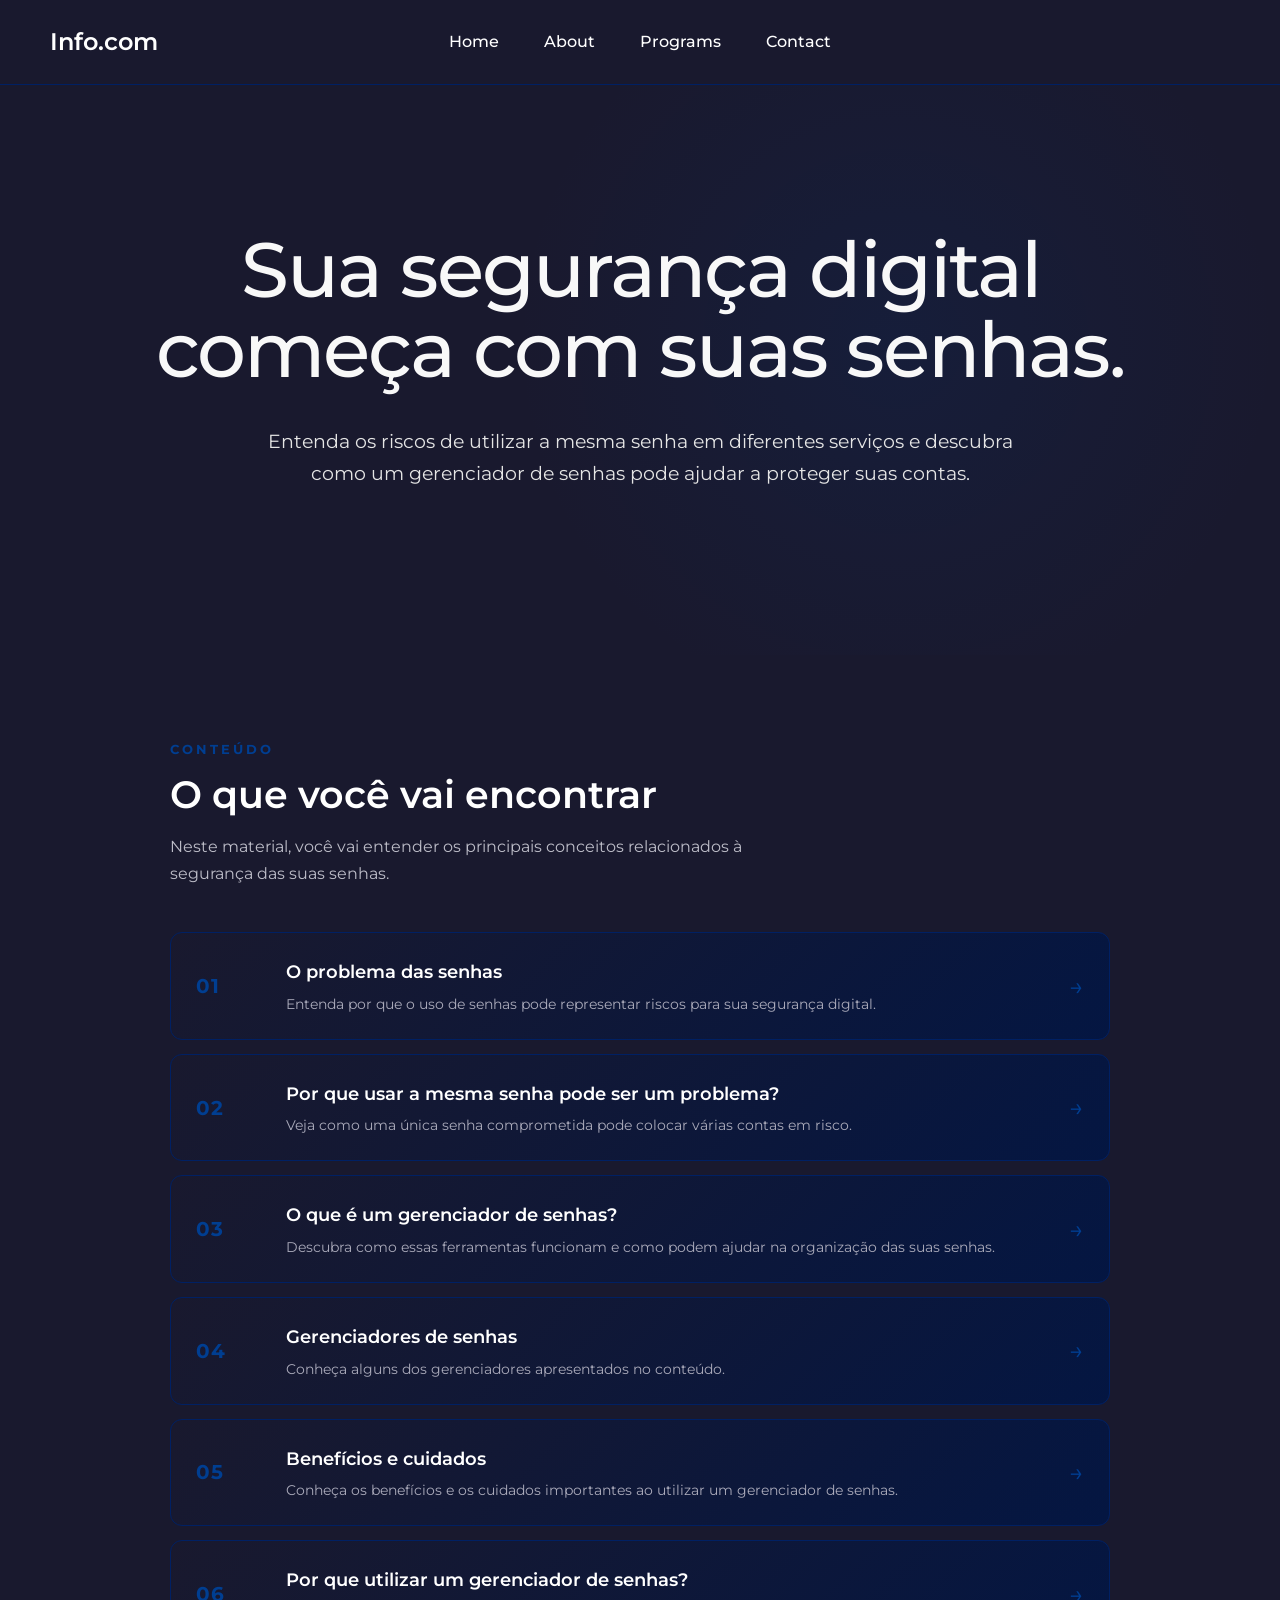
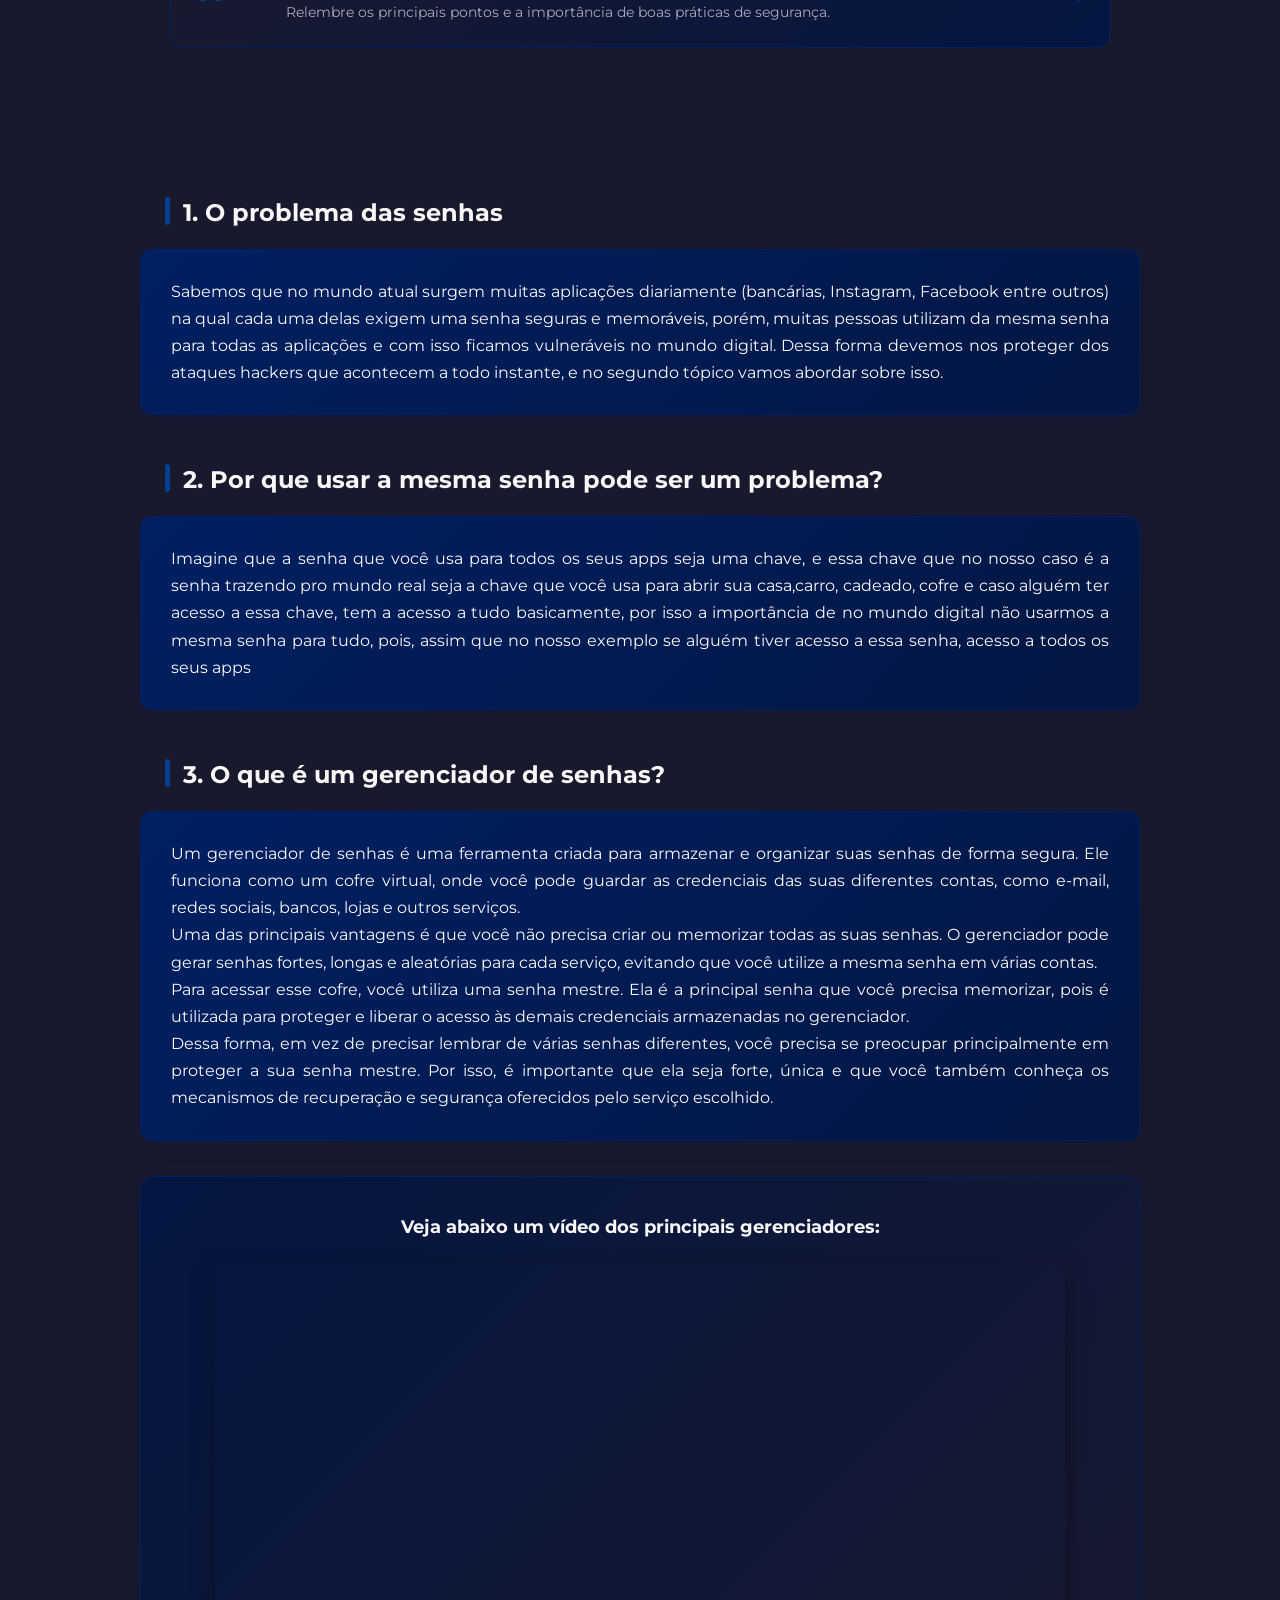
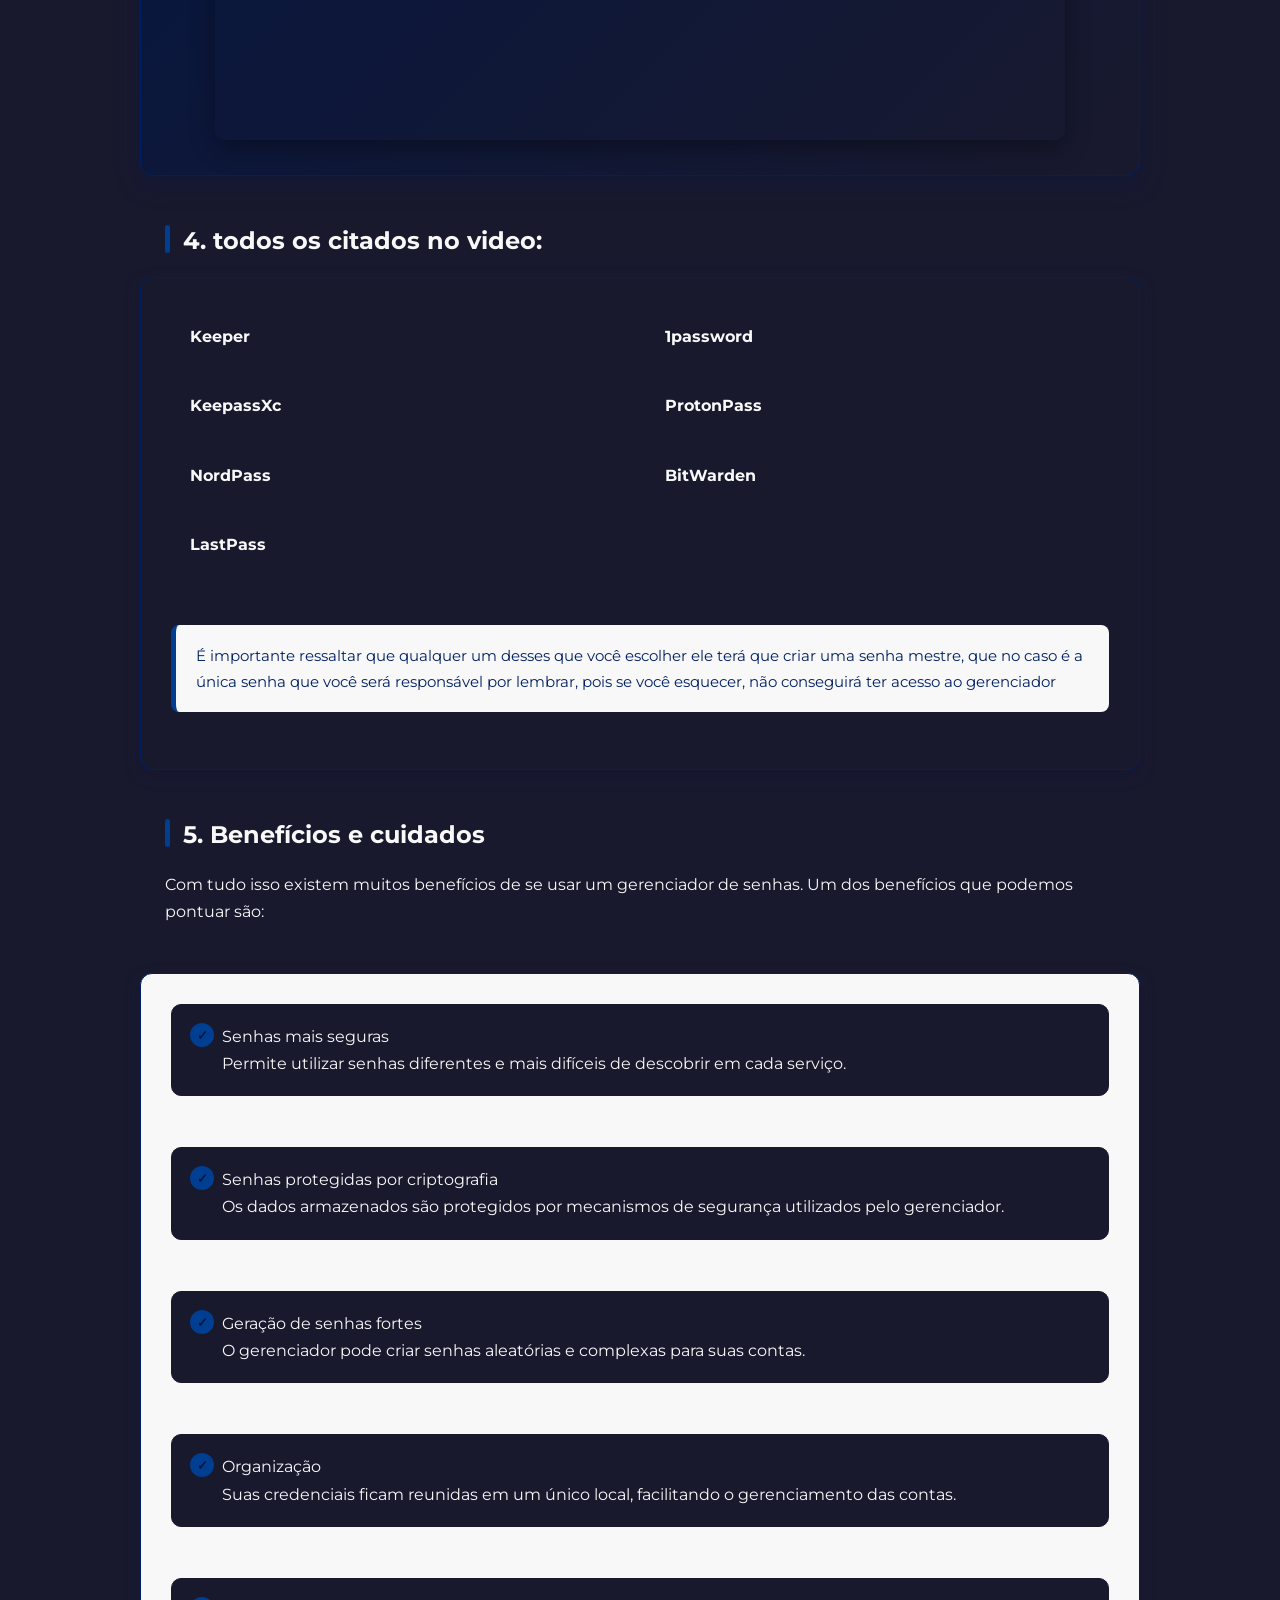
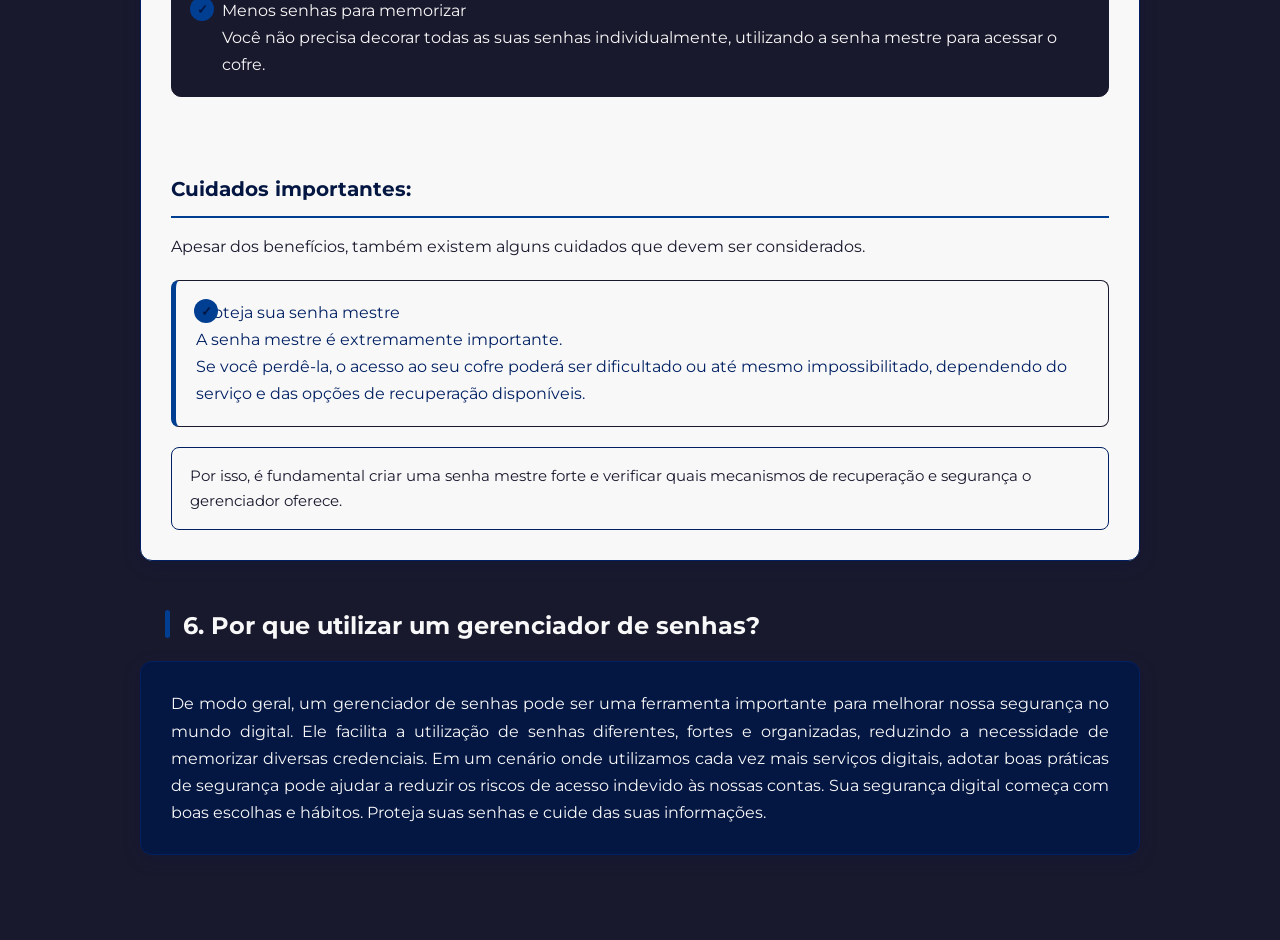
==== index.html @ f3625417 "First commit" ====
<!DOCTYPE html>
<html lang="pt-br">

<head>
    <meta charset="UTF-8">
    <meta name="viewport" content="width=device-width, initial-scale=1.0">
    <link rel="preconnect" href="https://fonts.googleapis.com">
    <link rel="preconnect" href="https://fonts.gstatic.com" crossorigin>
    <link href="https://fonts.googleapis.com/css2?family=Montserrat:wght@400;700&display=swap" rel="stylesheet">
    <link rel="stylesheet" href="style.css">
    <title>Informativo - gerenciador de senhas</title>
</head>

<body>

    <header>
        <div class="logo">Info.com</div>

        <nav class="menu">
            <a href="#">Home</a>
            <a href="#">About</a>
            <a href="#">Programs</a>
            <a href="#">Contact</a>
        </nav>
    </header>

    <!-- =========================================================
     ABERTURA DO SITE
    ========================================================= -->

    <section class="hero">
        <div class="hero-conteudo">

            <h1>
                Sua segurança digital
                <br>
                começa com suas senhas.
            </h1>

            <p>
                Entenda os riscos de utilizar a mesma senha em diferentes
                serviços e descubra como um gerenciador de senhas pode
                ajudar a proteger suas contas.
            </p>

        </div>
    </section>

    <!-- =========================================================
     SUMÁRIO
    ========================================================= -->

    <section class="sumario">

        <div class="sumario-cabecalho">
            <span>CONTEÚDO</span>

            <h2>
                O que você vai encontrar
            </h2>

            <p>
                Neste material, você vai entender os principais conceitos
                relacionados à segurança das suas senhas.
            </p>
        </div>


        <div class="sumario-lista">

            <a href="#topico1" class="sumario-item">
                <span class="numero">01</span>

                <div>
                    <h3>O problema das senhas</h3>

                    <p>
                        Entenda por que o uso de senhas pode representar
                        riscos para sua segurança digital.
                    </p>
                </div>

                <span class="seta">→</span>
            </a>


            <a href="#topico2" class="sumario-item">
                <span class="numero">02</span>

                <div>
                    <h3>Por que usar a mesma senha pode ser um problema?</h3>

                    <p>
                        Veja como uma única senha comprometida pode
                        colocar várias contas em risco.
                    </p>
                </div>

                <span class="seta">→</span>
            </a>


            <a href="#topico3" class="sumario-item">
                <span class="numero">03</span>

                <div>
                    <h3>O que é um gerenciador de senhas?</h3>

                    <p>
                        Descubra como essas ferramentas funcionam e
                        como podem ajudar na organização das suas senhas.
                    </p>
                </div>

                <span class="seta">→</span>
            </a>


            <a href="#topico4" class="sumario-item">
                <span class="numero">04</span>

                <div>
                    <h3>Gerenciadores de senhas</h3>

                    <p>
                        Conheça alguns dos gerenciadores apresentados
                        no conteúdo.
                    </p>
                </div>

                <span class="seta">→</span>
            </a>


            <a href="#topico5" class="sumario-item">
                <span class="numero">05</span>

                <div>
                    <h3>Benefícios e cuidados</h3>

                    <p>
                        Conheça os benefícios e os cuidados importantes
                        ao utilizar um gerenciador de senhas.
                    </p>
                </div>

                <span class="seta">→</span>
            </a>


            <a href="#topico6" class="sumario-item">
                <span class="numero">06</span>

                <div>
                    <h3>Por que utilizar um gerenciador de senhas?</h3>

                    <p>
                        Relembre os principais pontos e a importância
                        de boas práticas de segurança.
                    </p>
                </div>

                <span class="seta">→</span>
            </a>

        </div>

    </section>

    <!-- Vulnerabilidade no mundo digital -->

    <div class="titulo1" id="topico1">
        <h3>1. O problema das senhas </h3>
    </div>

    <div class="topico1">

        <p>Sabemos que no mundo atual surgem muitas aplicações diariamente
            (bancárias, Instagram, Facebook entre outros) na qual cada uma delas exigem uma senha seguras e memoráveis,
            porém,
            muitas pessoas utilizam da mesma senha para todas as aplicações e com isso ficamos vulneráveis no mundo
            digital.
            Dessa forma devemos nos proteger dos ataques hackers que acontecem a todo instante, e no segundo tópico
            vamos abordar
            sobre isso.</p>
    </div>


    <!-- Apresentando o problema -->

    <div class="titulo2" id="topico2">
        <h3>2. Por que usar a mesma senha pode ser um problema?</h3>
    </div>

    <div class="topico2">

        <p> Imagine que a senha que você usa para todos os seus
            apps seja uma chave, e essa chave que no nosso caso é a senha trazendo pro mundo real seja a chave que você
            usa para
            abrir sua casa,carro, cadeado, cofre e caso alguém ter acesso a essa chave, tem a acesso a tudo basicamente,
            por isso a
            importância de no mundo digital não usarmos a mesma senha para tudo, pois, assim que no nosso exemplo se
            alguém tiver
            acesso a essa senha, acesso a todos os seus apps</p>
    </div>


    <!-- Explicando o que é -->

    <div class="titulo3" id="topico3">
        <h3>3. O que é um gerenciador de senhas?</h3>
    </div>

    <div class="topico3">

        <p> Um gerenciador de senhas é uma ferramenta criada para armazenar e organizar suas senhas de forma segura. Ele
            funciona como um cofre virtual, onde você pode guardar as credenciais das suas diferentes contas, como
            e-mail, redes sociais, bancos, lojas e outros serviços. <br>

            Uma das principais vantagens é que você não precisa criar ou memorizar todas as suas senhas. O gerenciador
            pode gerar senhas fortes, longas e aleatórias para cada serviço, evitando que você utilize a mesma senha em
            várias contas. <br>

            Para acessar esse cofre, você utiliza uma senha mestre. Ela é a principal senha que você precisa memorizar,
            pois é utilizada para proteger e liberar o acesso às demais credenciais armazenadas no gerenciador. <br>

            Dessa forma, em vez de precisar lembrar de várias senhas diferentes, você precisa se preocupar
            principalmente em proteger a sua senha mestre. Por isso, é importante que ela seja forte, única e que você
            também conheça os mecanismos de recuperação e segurança oferecidos pelo serviço escolhido.

        </p>
    </div>

    <div class="video">

        <div class="video-texto">
            <p>Veja abaixo um vídeo dos principais gerenciadores:</p>
        </div>

        <iframe src="https://www.youtube.com/embed/jlP248fgWmE" title="Top gerenciadores de senhas"
            allow="accelerometer; autoplay; clipboard-write; encrypted-media; gyroscope; picture-in-picture"
            allowfullscreen>
        </iframe>

    </div>

    </div>

    <!-- Listando benefícios -->

    <div class="titulo4" id="topico4">
        <h3>4. todos os citados no video:</h3>
    </div>
    <div class="topico4">

        <div class="lista">
            <ul>
                <a href="http://">
                    <li>Keeper</li>
                </a>

                <a href="http://">
                    <li>1password</li>
                </a>

                <a href="http://">
                    <li>KeepassXc</li>
                </a>

                <a href="http://">
                    <li>ProtonPass</li>
                </a>

                <a href="http://">
                    <li>NordPass</li>
                </a>

                <a href="http://">
                    <li>BitWarden</li>
                </a>

                <a href="http://">
                    <li>LastPass</li>
                </a>
            </ul>
        </div>
        <br>

        <p class="aviso">É importante ressaltar que qualquer um desses que você escolher ele terá que criar uma senha
            mestre, que no caso é a única senha que
            você será responsável por lembrar, pois se você esquecer, não conseguirá ter acesso ao gerenciador
        </p>
        <br>
    </div>

    <!-- Listando benefícios -->

    <div class="titulo5" id="topico5">
        <h3>5. Benefícios e cuidados</h3>
    </div>

    <p>Com tudo isso existem muitos benefícios de se usar um gerenciador de senhas. Um dos benefícios que podemos
        pontuar são: </p>
    <br>
    <div class="topico5">

        <ul>
            <li>
                Senhas mais seguras<br>
                Permite utilizar senhas diferentes e mais difíceis de descobrir em cada serviço.
            </li>
            <br>

            <li>
                Senhas protegidas por criptografia<br>
                Os dados armazenados são protegidos por mecanismos de segurança utilizados pelo gerenciador.
            </li>
            <br>

            <li>
                Geração de senhas fortes<br>
                O gerenciador pode criar senhas aleatórias e complexas para suas contas.
            </li>
            <br>

            <li>
                Organização<br>
                Suas credenciais ficam reunidas em um único local, facilitando o gerenciamento das contas.
            </li>
            <br>

            <li>
                Menos senhas para memorizar<br>
                Você não precisa decorar todas as suas senhas individualmente, utilizando a senha mestre para acessar o
                cofre.
            </li>
            <br>
        </ul>

        <h3>Cuidados importantes:</h3>

        <p>Apesar dos benefícios, também existem alguns cuidados que devem ser considerados.</p>

        <ul>
            <li>
                Proteja sua senha mestre<br>
                A senha mestre é extremamente importante. <br>
                Se você perdê-la, o acesso ao seu cofre poderá ser dificultado ou até mesmo
                impossibilitado, dependendo do serviço e das opções de recuperação disponíveis.
            </li>
        </ul>


        <p>Por isso, é fundamental criar uma senha mestre forte e verificar quais mecanismos de recuperação e segurança
            o gerenciador oferece.</p>
    </div>

    <!--  Final -->

    <div class="titulo6">
        <h3>6. Por que utilizar um gerenciador de senhas?</h3>
    </div>

    <div class="topico6" id="topico6">
        <p>De modo geral, um gerenciador de senhas pode ser uma ferramenta importante para melhorar nossa segurança no
            mundo digital.
            Ele facilita a utilização de senhas diferentes, fortes e organizadas, reduzindo a necessidade de memorizar
            diversas credenciais.
            Em um cenário onde utilizamos cada vez mais serviços digitais, adotar boas práticas de segurança pode ajudar
            a reduzir os riscos de acesso indevido às nossas contas.
            Sua segurança digital começa com boas escolhas e hábitos. Proteja suas senhas e cuide das suas informações.
        </p>
    </div>
</body>

</html>
---- style.css ----
/* =========================================================
   CONFIGURAÇÕES GERAIS
========================================================= */

* {
    margin: 0;
    padding: 0;
    box-sizing: border-box;
}

html {
    scroll-behavior: smooth;
}


/* =========================================================
   PALETA DE CORES
========================================================= */

:root {
    --azul-marinho: #041642;
    --azul-fundo: #19192e;

    --azul: #003e91;
    --azul-escuro: #002063;

    --branco: #F8F8F8;

    --texto: #19192e;
    --fundo: #19192e;

    --borda: #002063;
}


/* =========================================================
   ABERTURA / HERO
========================================================= */

.hero {
    width: 100%;

    min-height: 570px;

    display: flex;

    align-items: center;

    justify-content: center;

    padding: 100px 40px 120px;

    background:
        radial-gradient(
            circle at 70% 45%,
            rgba(0, 62, 145, 0.12),
            transparent 40%
        );

    color: var(--branco);
}


.hero-conteudo {
    width: 100%;

    max-width: 1050px;

    text-align: center;
}


.hero h1 {
    margin: 0;

    color: var(--branco);

    font-size: clamp(48px, 6vw, 82px);

    font-weight: 500;

    line-height: 1.05;

    letter-spacing: -2px;
}


.hero p {
    max-width: 750px;

    margin: 35px auto 0;

    color: #e5e5e5;

    font-size: 19px;

    font-weight: 400;

    line-height: 1.7;
}

/* =========================================================
   SUMÁRIO
========================================================= */

.sumario {
    width: 100%;

    max-width: 1000px;

    margin: 0 auto;

    padding: 80px 30px 100px;
}


/* =========================================================
   CABEÇALHO DO SUMÁRIO
========================================================= */

.sumario-cabecalho {
    margin-bottom: 45px;
}


.sumario-cabecalho span {
    color: var(--azul);

    font-size: 13px;

    font-weight: 700;

    letter-spacing: 3px;
}


.sumario-cabecalho h2 {
    margin-top: 10px;

    color: #ffffff;

    font-size: 38px;

    font-weight: 600;

    line-height: 1.2;
}


.sumario-cabecalho p {
    max-width: 650px;

    margin-top: 15px;

    color: #bdbdc8;

    font-size: 16px;

    line-height: 1.7;
}


/* =========================================================
   LISTA
========================================================= */

.sumario-lista {
    display: flex;

    flex-direction: column;

    gap: 14px;
}


/* =========================================================
   ITEM
========================================================= */

.sumario-item {
    display: grid;

    grid-template-columns: 70px 1fr 40px;

    align-items: center;

    gap: 20px;

    padding: 24px 25px;

    background: linear-gradient(
        135deg,
        var(--azul-fundo),
        var(--azul-marinho)
    );

    border: 1px solid var(--borda);

    border-radius: 12px;

    text-decoration: none;

    transition:
        transform 0.25s ease,
        border-color 0.25s ease,
        box-shadow 0.25s ease;
}


/* =========================================================
   NÚMERO
========================================================= */

.sumario-item .numero {
    color: var(--azul);

    font-size: 20px;

    font-weight: 700;

    letter-spacing: 1px;
}


/* =========================================================
   TÍTULO
========================================================= */

.sumario-item h3 {
    margin: 0;

    color: #ffffff;

    font-size: 18px;

    font-weight: 600;
}


/* =========================================================
   DESCRIÇÃO
========================================================= */

.sumario-item p {
    margin-top: 6px;

    color: #aaaaba;

    font-size: 14px;

    line-height: 1.5;
}


/* =========================================================
   SETA
========================================================= */

.sumario-item .seta {
    color: var(--azul);

    font-size: 25px;

    text-align: right;

    transition:
        transform 0.25s ease,
        color 0.25s ease;
}


/* =========================================================
   HOVER
========================================================= */

.sumario-item:hover {
    transform: translateX(6px);

    border-color: var(--azul);

    box-shadow:
        0 8px 25px rgba(0, 62, 145, 0.20);
}


.sumario-item:hover .seta {
    color: #ffffff;

    transform: translateX(5px);
}

/* =========================================================
   CABEÇALHO
========================================================= */

body > head {
    display: block;

    width: 100%;

    padding: 22px 60px;

    background-color: var(--azul-marinho);

    color: var(--branco);

    font-size: 28px;
    font-weight: 700;

    letter-spacing: 1px;

    border-bottom: 4px solid var(--azul);
}

header {
    display: flex;

    align-items: center;

    width: 100%;

    height: 85px;

    padding: 0 50px;

    background-color: #19192e;

    color: #ffffff;

    font-family: 'Montserrat', sans-serif;

    border-bottom: 1px solid #002063;

    position: relative;
}

.logo {
    font-size: 24px;

    font-weight: 600;

    color: #ffffff;
}


.menu {
    position: absolute;

    left: 50%;

    transform: translateX(-50%);

    display: flex;

    align-items: center;

    gap: 45px;
}


.menu a {
    color: #ffffff;

    text-decoration: none;

    font-size: 16px;

    font-weight: 500;

    transition:
        color 0.25s ease,
        transform 0.25s ease;
}


.menu a:hover {
    color: #003e91;

    transform: translateY(-2px);
}

/* =========================================================
   BODY
========================================================= */

body {
    font-family: 'Montserrat', sans-serif;

    /* Fundo geral do site */
    background-color: var(--azul-fundo);

    color: var(--texto);

    line-height: 1.7;

    padding-bottom: 60px;
}

/* =========================================================
   TÍTULOS DAS SEÇÕES
========================================================= */

.titulo1,
.titulo2,
.titulo3,
.titulo4,
.titulo5,
.titulo6 {
    max-width: 1000px;

    margin: 45px auto 15px;

    padding: 0 25px;
}


/* Título */

.titulo1 h3,
.titulo2 h3,
.titulo3 h3,
.titulo4 h3,
.titulo5 h3,
.titulo6 h3 {
    position: relative;

    padding-left: 18px;

    /* Branco para aparecer sobre o fundo preto */
    color: var(--branco);

    font-size: 24px;

    font-weight: 700;
}


/* Barra azul ao lado dos títulos */

.titulo1 h3::before,
.titulo2 h3::before,
.titulo3 h3::before,
.titulo4 h3::before,
.titulo5 h3::before,
.titulo6 h3::before {
    content: "";

    position: absolute;

    left: 0;
    top: 4px;

    width: 5px;
    height: 28px;

    background-color: var(--azul);

    border-radius: 5px;
}


/* =========================================================
   BLOCOS DE TEXTO
========================================================= */

.topico1,
.topico2,
.topico3,
.topico6 {
    max-width: 1000px;

    margin: 0 auto 25px;

    padding: 28px 30px;

    background: linear-gradient(
        135deg,
        var(--azul-escuro),
        var(--azul-marinho)
    );

    border: 1px solid var(--borda);

    border-radius: 12px;

    box-shadow: 0 5px 18px rgba(4, 22, 66, 0.18);

    text-align: justify;

    transition:
        transform 0.25s ease,
        box-shadow 0.25s ease,
        border-color 0.25s ease;
}


/* Hover dos blocos */

.topico1:hover,
.topico2:hover,
.topico3:hover,
.topico6:hover {
    transform: translateY(-3px);

    border-color: var(--azul);

    box-shadow: 0 10px 25px rgba(0, 62, 145, 0.18);
}


/* Texto */

.topico1 p,
.topico2 p,
.topico3 p,
.topico6 p {
    font-size: 16px;
    color: var(--branco);
}


/* =========================================================
   ÁREA DO VÍDEO
========================================================= */

.video {
    max-width: 1000px;

    min-height: 260px;

    margin: 35px auto;

    padding: 35px;

    background: linear-gradient(
        135deg,
        var(--azul-marinho),
        var(--azul-fundo)
    );

    border: 1px solid var(--azul-escuro);

    border-radius: 14px;

    display: flex;

    flex-direction: column;

    justify-content: center;

    align-items: center;

    gap: 20px;

    box-shadow:
        0 8px 25px rgba(4, 22, 66, 0.35);
}


/* Texto do vídeo */

.video .video-texto {
    display: flex;

    justify-content: center;

    align-items: center;

    text-align: center;
}


.video .video-texto p {
    color: var(--branco);

    font-size: 18px;

    font-weight: 700;
}


/* =========================================================
   BOTÃO / LINK DO VÍDEO
========================================================= */

.video iframe {
    width: 100%;

    max-width: 850px;

    aspect-ratio: 16 / 9;

    border: none;

    border-radius: 10px;

    box-shadow:
        0 8px 25px rgba(0, 0, 0, 0.35);
}  


/* =========================================================
   SEÇÃO 4
   LISTA DOS GERENCIADORES
========================================================= */

.topico4 {
    max-width: 1000px;

    margin: 0 auto 25px;

    padding: 30px;

    background-color: var(--azul-fundo);

    border: 1px solid var(--borda);

    border-radius: 12px;

    box-shadow:
        0 5px 18px rgba(4, 22, 66, 0.18);
}


/* Lista */

.topico4 .lista {
    display: block;
    margin: 0;
    
}


.topico4 .lista ul {
    list-style: none;

    display: grid;

    grid-template-columns: repeat(2, 1fr);

    gap: 12px;

    margin: 0;
}


/* Links */

.topico4 .lista a {
    display: block;

    color: inherit;

    text-decoration: none;
}


/* Itens da lista */

.topico4 .lista li {
    padding: 14px 18px;

    background-color: var(--azul-fundo);

    border: 1px solid var(--azul-fundo);

    border-radius: 8px;

    color: var(--branco);

    font-weight: 700;

    transition:
        background-color 0.25s ease,
        border-color 0.25s ease,
        color 0.25s ease,
        transform 0.25s ease,
        box-shadow 0.25s ease;
}


/* Hover */

.topico4 .lista li:hover {
    background-color: var(--azul);

    border-color: var(--azul);

    color: var(--azul-marinho);

    transform: translateX(5px);

    box-shadow:
        0 5px 15px rgba(0, 62, 145, 0.25);
}


/* =========================================================
   AVISO DA SENHA MESTRE
========================================================= */

.topico4 .aviso {
    width: auto;

    margin: 25px 0 0;

    padding: 18px 20px;

    background-color:  var(--branco);

    border-left: 5px solid var(--azul);

    border-radius: 8px;

    color: var(--azul-escuro);

    font-size: 15px;

    line-height: 1.7;
}


/* =========================================================
   SEÇÃO 5 - BENEFÍCIOS
========================================================= */

.topico5 {
    max-width: 1000px;

    display: block;

    margin: 0 auto 30px;

    padding: 30px;

    background-color: var(--branco);

    border: 1px solid var(--borda);

    border-radius: 12px;

    box-shadow:
        0 5px 18px rgba(4, 22, 66, 0.18);
}


/* Texto antes da lista */

.titulo5 + p {
    max-width: 1000px;

    margin: 0 auto 20px;

    padding: 0 25px;

    /* Como fica diretamente sobre o fundo escuro */
    color: var(--branco);

    font-size: 16px;
}


/* =========================================================
   LISTA DE BENEFÍCIOS
========================================================= */

.topico5 > ul {
    list-style: none;

    display: flex;

    flex-direction: column;

    gap: 12px;
}


/* Cada benefício */

.topico5 > ul > li {
    position: relative;

    padding: 18px 20px 18px 50px;

    background-color: var(--azul-fundo);

    border: 1px solid var(--azul-fundo);

    border-radius: 10px;

    color: var(--branco);

    transition:
        border-color 0.25s ease,
        transform 0.25s ease,
        box-shadow 0.25s ease;
}


/* Ícone de check */

.topico5 > ul > li::before {
    content: "✓";

    position: absolute;

    left: 18px;

    top: 18px;

    width: 24px;

    height: 24px;

    display: flex;

    justify-content: center;

    align-items: center;

    background-color: var(--azul);

    color: var(--azul-marinho);

    border-radius: 50%;

    font-size: 13px;

    font-weight: 700;
}


/* Hover */

.topico5 > ul > li:hover {
    border-color: var(--azul);

    transform: translateX(4px);

    box-shadow:
        0 5px 15px rgba(0, 62, 145, 0.20);
}


/* =========================================================
   CUIDADOS IMPORTANTES
========================================================= */

.topico5 h3 {
    margin-top: 35px;

    margin-bottom: 15px;

    padding-bottom: 10px;

    color: var(--azul-marinho);

    font-size: 20px;

    border-bottom: 2px solid var(--azul);
}


/* Texto dos cuidados */

.topico5 h3 + p {
    margin-bottom: 20px;

    color: var(--texto);
}


/* Lista de cuidados */

.topico5 h3 + p + ul {
    list-style: none;

    margin-bottom: 20px;
}


/* Item de cuidado */

.topico5 h3 + p + ul li {
    padding: 18px 20px;

    background-color: var(--branco);

    border-left: 5px solid var(--azul);

    border-radius: 8px;

    color: var(--azul-escuro);
}


/* Último parágrafo */

.topico5 h3 + p + ul + p {
    padding: 15px 18px;

    background-color: var(--branco);

    border: 1px solid var(--borda);

    border-radius: 8px;

    color: var(--texto);

    font-size: 15px;
}


/* =========================================================
   SEÇÃO FINAL
========================================================= */

.topico6 {
    background: linear-gradient(
        135deg,
        var(--azul-marinho),
        #041642
    );
}


/* =========================================================
   RESPONSIVIDADE - TABLETS
========================================================= */

@media (max-width: 900px) {

    body > head {
        padding: 20px 30px;
    }


    .titulo1,
    .titulo2,
    .titulo3,
    .titulo4,
    .titulo5,
    .titulo6 {
        margin-top: 35px;
    }


    .topico1,
    .topico2,
    .topico3,
    .topico4,
    .topico5,
    .topico6,
    .video {
        margin-left: 20px;
        margin-right: 20px;
    }


    .titulo5 + p {
        margin-left: 20px;

        margin-right: 20px;

        padding: 0;
    }
}


/* =========================================================
   RESPONSIVIDADE - CELULARES
========================================================= */

@media (max-width: 600px) {

    body {
        font-size: 15px;
    }


    /* Cabeçalho */

    body > head {
        padding: 18px 20px;

        font-size: 23px;
    }


    /* Títulos */

    .titulo1,
    .titulo2,
    .titulo3,
    .titulo4,
    .titulo5,
    .titulo6 {
        margin: 30px 0 12px;

        padding: 0 20px;
    }


    .titulo1 h3,
    .titulo2 h3,
    .titulo3 h3,
    .titulo4 h3,
    .titulo5 h3,
    .titulo6 h3 {
        font-size: 19px;

        padding-left: 14px;
    }


    .titulo1 h3::before,
    .titulo2 h3::before,
    .titulo3 h3::before,
    .titulo4 h3::before,
    .titulo5 h3::before,
    .titulo6 h3::before {
        width: 4px;

        height: 23px;

        top: 3px;
    }


    /* Cards */

    .topico1,
    .topico2,
    .topico3,
    .topico4,
    .topico5,
    .topico6 {
        margin-left: 15px;

        margin-right: 15px;

        padding: 20px;

        border-radius: 10px;
    }


    /* Texto */

    .topico1 p,
    .topico2 p,
    .topico3 p,
    .topico6 p {
        font-size: 14px;

        text-align: left;
    }


    /* Vídeo */

    .video {
        min-height: 200px;

        margin-left: 15px;

        margin-right: 15px;

        padding: 25px 20px;
    }


    .video .video-texto p {
        font-size: 15px;
    }


    /* Lista */

    .topico4 .lista ul {
        grid-template-columns: 1fr;
    }


    .topico4 .lista li {
        font-size: 14px;
    }


    /* Aviso */

    .topico4 .aviso {
        font-size: 13px;

        padding: 15px;
    }


    /* Benefícios */

    .titulo5 + p {
        margin-left: 20px;

        margin-right: 20px;

        font-size: 14px;
    }


    .topico5 > ul > li {
        padding: 16px 15px 16px 45px;

        font-size: 14px;
    }


    /* Cuidados */

    .topico5 h3 {
        font-size: 18px;
    }


    .topico5 h3 + p {
        font-size: 14px;
    }


    .topico5 h3 + p + ul li {
        font-size: 14px;
    }
}


/* =========================================================
   ACESSIBILIDADE / FOCO
========================================================= */

a:focus-visible {
    outline: 3px solid var(--azul);

    outline-offset: 3px;
}


/* =========================================================
   SELEÇÃO DE TEXTO
========================================================= */

::selection {
    background-color: var(--azul);

    color: var(--azul-marinho);
}
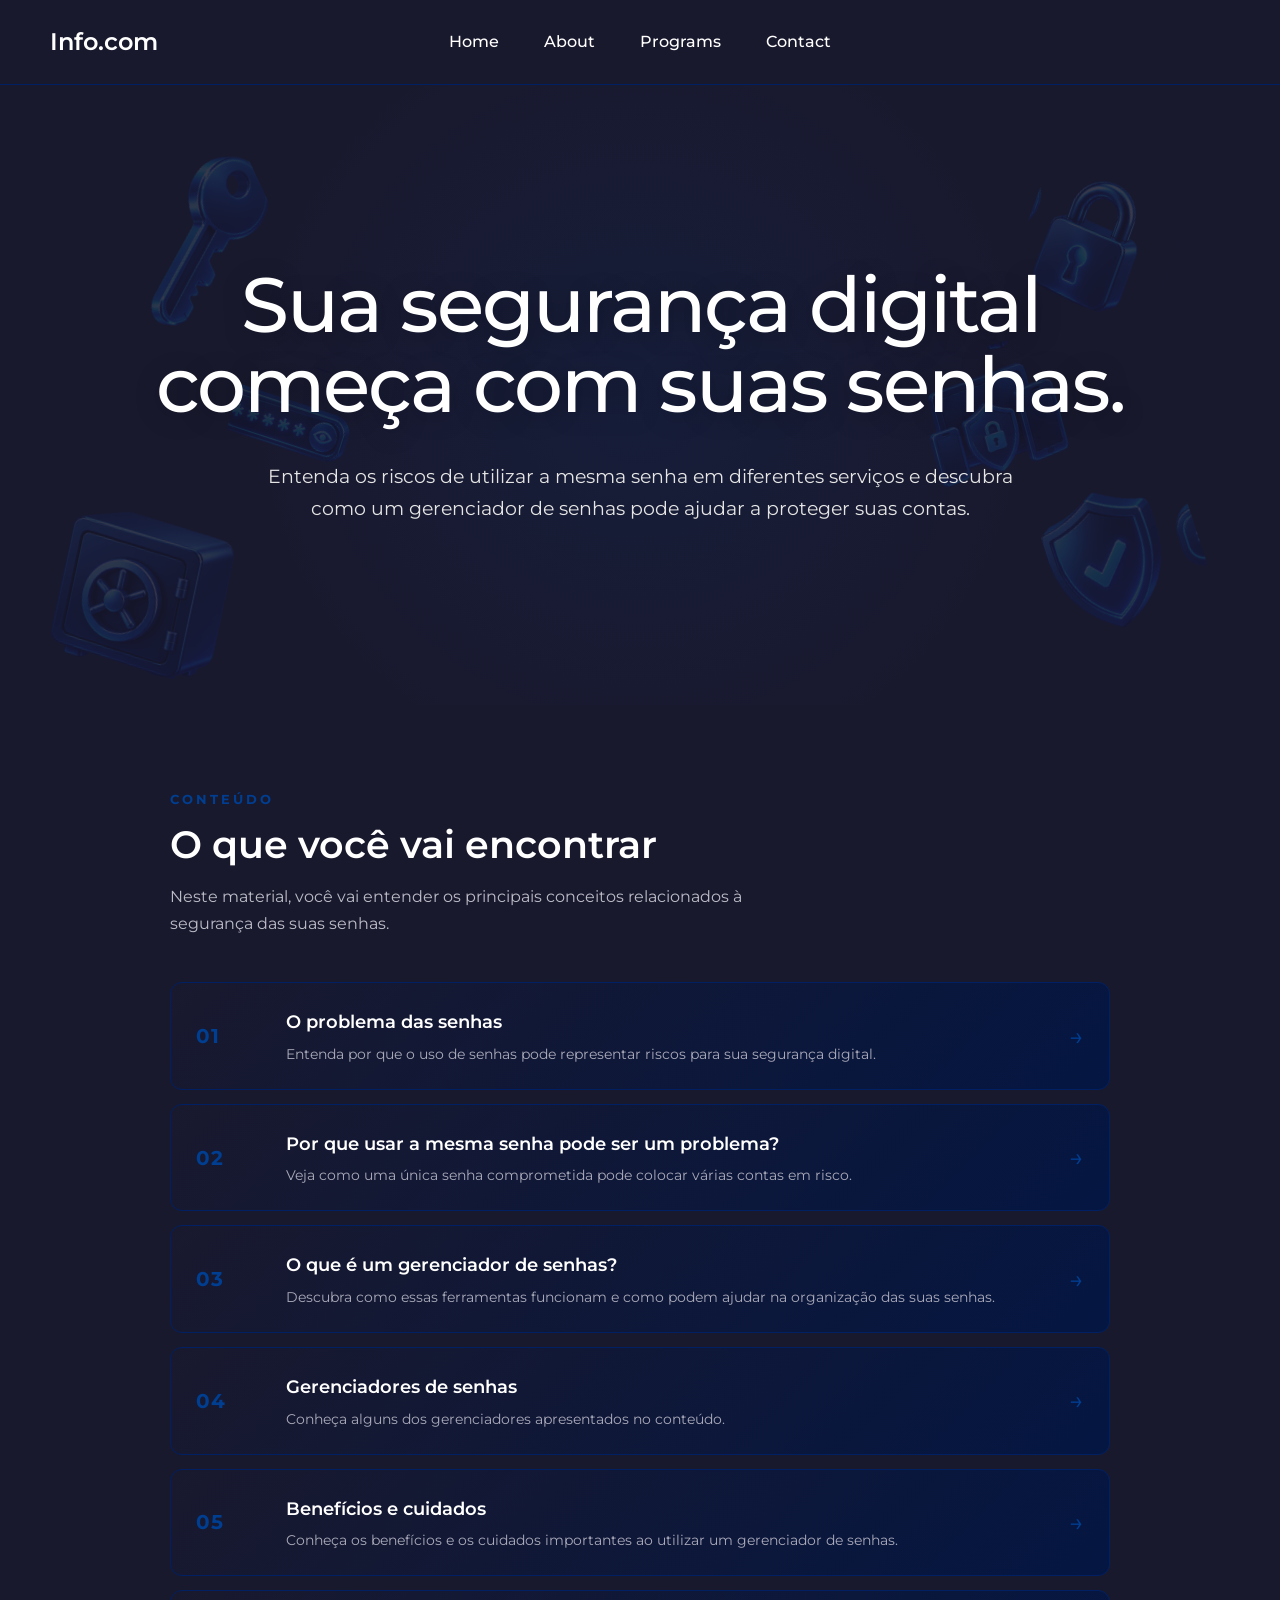
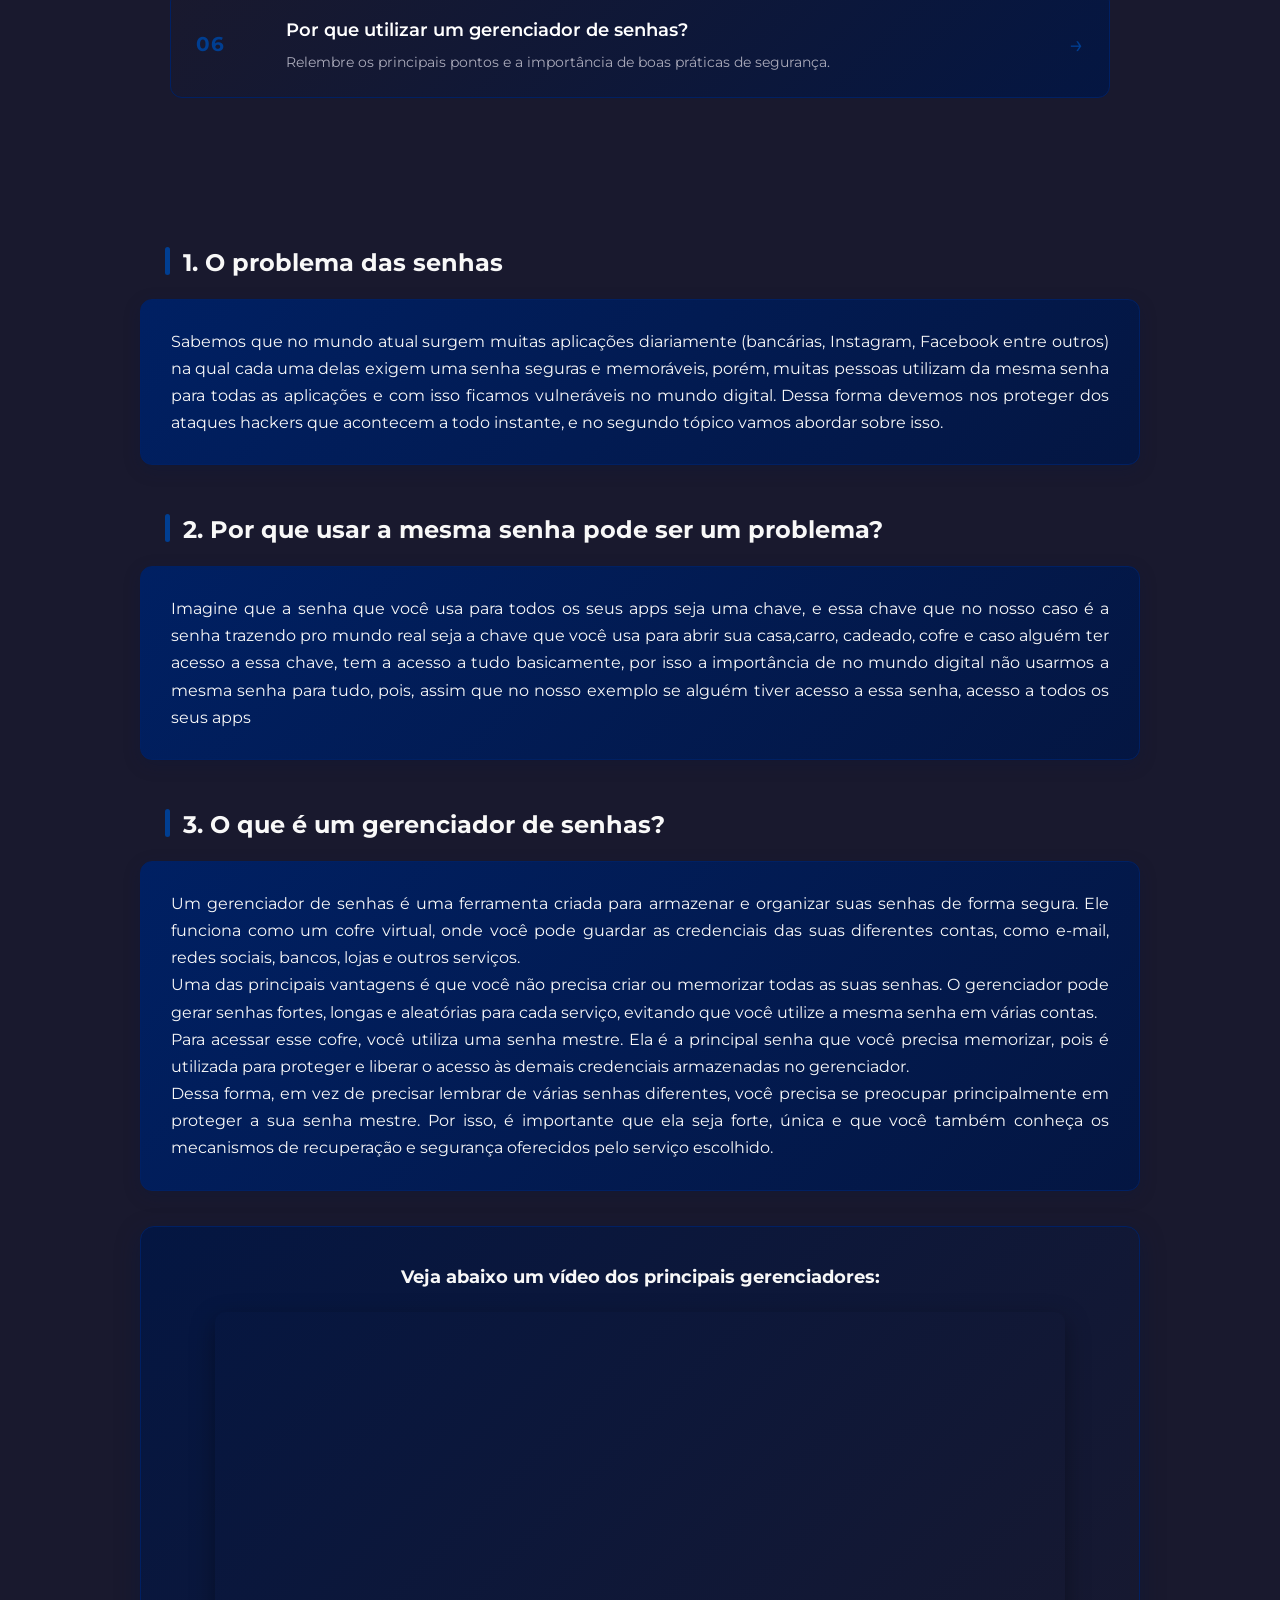
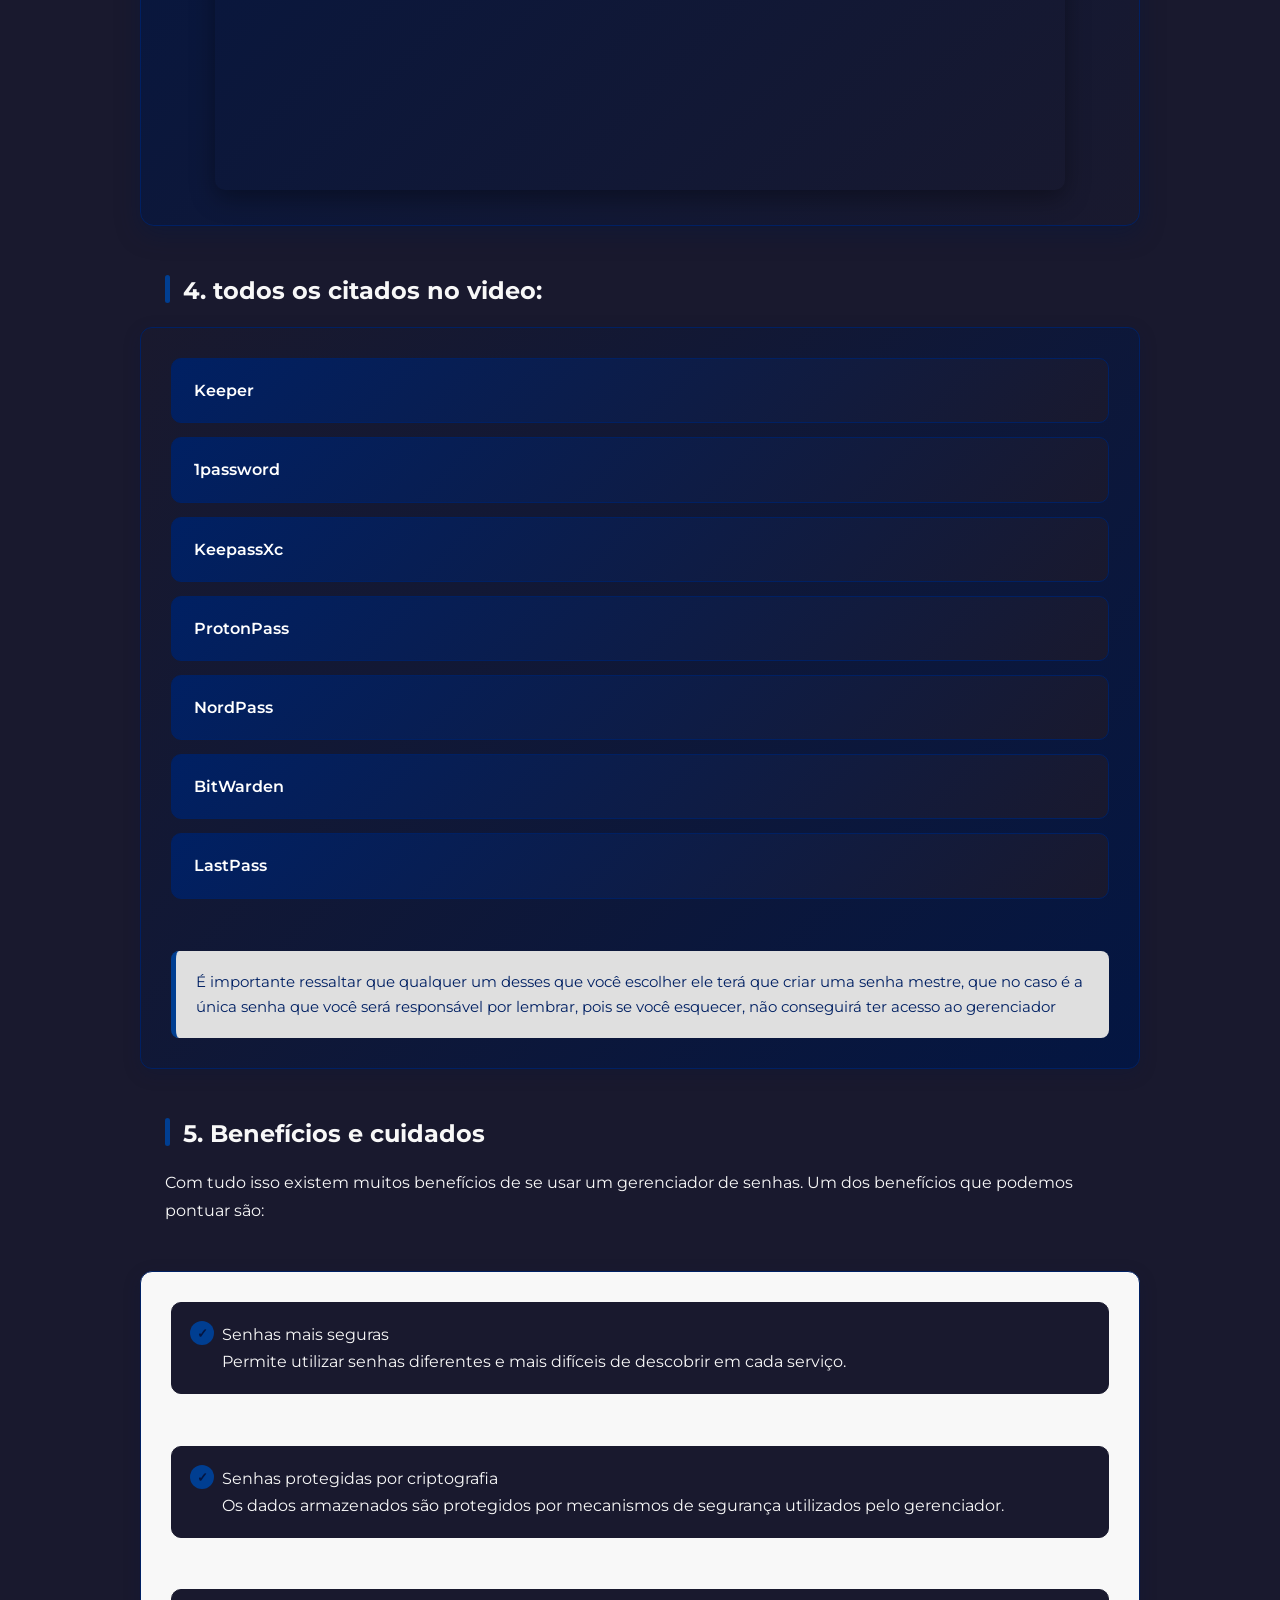
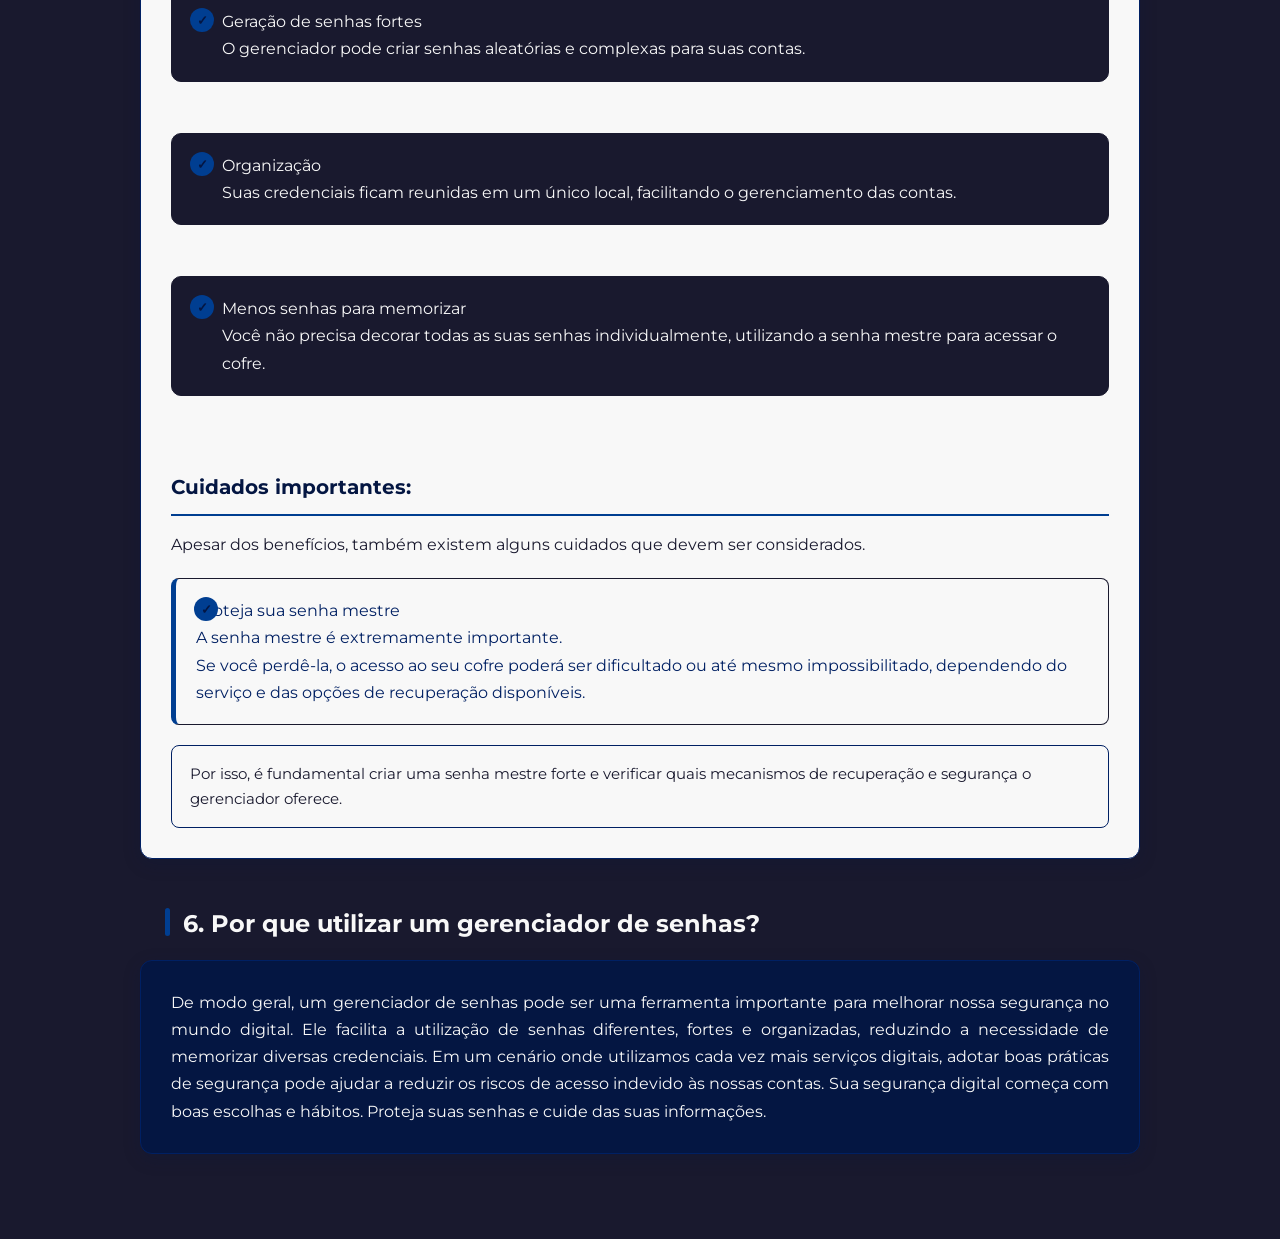
==== commit aadfe9dd: "Adicionando icones" ====
--- a/index.html
+++ b/index.html
@@ -29,6 +29,47 @@
     ========================================================= -->
 
     <section class="hero">
+
+        <!-- Ícones decorativos -->
+    <div class="hero-icones">
+
+        <img
+            src="imagens/01_chave.png"
+            class="icone-hero chave"
+            alt=""
+        >
+
+        <img
+            src="imagens/02_cadeado.png"
+            class="icone-hero cadeado"
+            alt=""
+        >
+
+        <img
+            src="imagens/03_cofre.png"
+            class="icone-hero cofre"
+            alt=""
+        >
+
+        <img
+            src="imagens/04_escudo.png"
+            class="icone-hero escudo"
+            alt=""
+        >
+
+        <img
+            src="imagens/05_senha.png"
+            class="icone-hero senha"
+            alt=""
+        >
+
+        <img
+            src="imagens/06_dispositivos.png"
+            class="icone-hero dispositivos"
+            alt=""
+        >
+
+    </div>
         <div class="hero-conteudo">
 
             <h1>
@@ -246,10 +287,11 @@
 
     </div>
 
-    <!-- Listando benefícios -->
+    <!-- Listando gerenciadores -->
 
     <div class="titulo4" id="topico4">
         <h3>4. todos os citados no video:</h3>
+        <!-- <p>Clique e acesse !</p> -->
     </div>
     <div class="topico4">
 
@@ -290,7 +332,6 @@
             mestre, que no caso é a única senha que
             você será responsável por lembrar, pois se você esquecer, não conseguirá ter acesso ao gerenciador
         </p>
-        <br>
     </div>
 
     <!-- Listando benefícios -->
@@ -299,9 +340,9 @@
         <h3>5. Benefícios e cuidados</h3>
     </div>
 
-    <p>Com tudo isso existem muitos benefícios de se usar um gerenciador de senhas. Um dos benefícios que podemos
-        pontuar são: </p>
-    <br>
+        <p>Com tudo isso existem muitos benefícios de se usar um gerenciador de senhas. Um dos benefícios que podemos
+            pontuar são: </p>
+        <br>
     <div class="topico5">
 
         <ul>
--- a/style.css
+++ b/style.css
@@ -38,9 +38,11 @@
 ========================================================= */
 
 .hero {
+    position: relative;
+
     width: 100%;
 
-    min-height: 570px;
+    min-height: 620px;
 
     display: flex;
 
@@ -48,20 +50,170 @@
 
     justify-content: center;
 
-    padding: 100px 40px 120px;
+    padding: 100px 40px;
+
+    overflow: hidden;
 
     background:
         radial-gradient(
-            circle at 70% 45%,
+            circle at center,
             rgba(0, 62, 145, 0.12),
-            transparent 40%
+            transparent 55%
         );
 
-    color: var(--branco);
-}
-
+    color: #ffffff;
+}
+
+
+/* =========================================================
+   CAMADA DOS ÍCONES
+========================================================= */
+
+.hero-icones {
+    position: absolute;
+
+    inset: 0;
+
+    width: 100%;
+
+    height: 100%;
+
+    pointer-events: none;
+
+    z-index: 0;
+}
+
+
+/* =========================================================
+   ÍCONES
+========================================================= */
+
+.icone-hero {
+    position: absolute;
+
+    object-fit: contain;
+
+    opacity: 0.14;
+
+    user-select: none;
+
+    filter: blur(0.2px);
+
+    animation: flutuarHero 6s ease-in-out infinite;
+}
+
+
+/* =========================================================
+   CHAVE
+========================================================= */
+
+.icone-hero.chave {
+    width: 180px;
+
+    top: 8%;
+
+    left: 7%;
+
+    transform: rotate(-25deg);
+
+    animation-delay: 0s;
+}
+
+
+/* =========================================================
+   CADEADO
+========================================================= */
+
+.icone-hero.cadeado {
+    width: 150px;
+
+    top: 12%;
+
+    right: 8%;
+
+    transform: rotate(20deg);
+
+    animation-delay: -1s;
+}
+
+
+/* =========================================================
+   COFRE
+========================================================= */
+
+.icone-hero.cofre {
+    width: 190px;
+
+    bottom: 5%;
+
+    left: 5%;
+
+    transform: rotate(12deg);
+
+    animation-delay: -2s;
+}
+
+
+/* =========================================================
+   ESCUDO
+========================================================= */
+
+.icone-hero.escudo {
+    width: 180px;
+
+    bottom: 8%;
+
+    right: 6%;
+
+    transform: rotate(-18deg);
+
+    animation-delay: -3s;
+}
+
+
+/* =========================================================
+   SENHA
+========================================================= */
+
+.icone-hero.senha {
+    width: 130px;
+
+    top: 45%;
+
+    left: 18%;
+
+    transform: rotate(18deg);
+
+    animation-delay: -4s;
+}
+
+
+/* =========================================================
+   DISPOSITIVOS
+========================================================= */
+
+.icone-hero.dispositivos {
+    width: 150px;
+
+    top: 42%;
+
+    right: 16%;
+
+    transform: rotate(-15deg);
+
+    animation-delay: -5s;
+}
+
+
+/* =========================================================
+   CONTEÚDO
+========================================================= */
 
 .hero-conteudo {
+    position: relative;
+
+    z-index: 2;
+
     width: 100%;
 
     max-width: 1050px;
@@ -69,11 +221,15 @@
     text-align: center;
 }
 
+
+/* =========================================================
+   TÍTULO
+========================================================= */
 
 .hero h1 {
     margin: 0;
 
-    color: var(--branco);
+    color: #ffffff;
 
     font-size: clamp(48px, 6vw, 82px);
 
@@ -82,8 +238,15 @@
     line-height: 1.05;
 
     letter-spacing: -2px;
-}
-
+
+    text-shadow:
+        0 4px 25px rgba(0, 0, 0, 0.25);
+}
+
+
+/* =========================================================
+   DESCRIÇÃO
+========================================================= */
 
 .hero p {
     max-width: 750px;
@@ -97,6 +260,27 @@
     font-weight: 400;
 
     line-height: 1.7;
+}
+
+
+/* =========================================================
+   ANIMAÇÃO DOS ÍCONES
+========================================================= */
+
+@keyframes flutuarHero {
+
+    0% {
+        margin-top: 0;
+    }
+
+    50% {
+        margin-top: -15px;
+    }
+
+    100% {
+        margin-top: 0;
+    }
+
 }
 
 /* =========================================================
@@ -434,6 +618,16 @@
     font-weight: 700;
 }
 
+.icone-topico {
+    width: 110px;
+    height: 110px;
+
+    object-fit: contain;
+
+    display: block;
+
+    margin: 0 auto 20px;
+}
 
 /* Barra azul ao lado dos títulos */
 
@@ -599,9 +793,9 @@
 }  
 
 
-/* =========================================================
-   SEÇÃO 4
-   LISTA DOS GERENCIADORES
+
+/* =========================================================
+   SEÇÃO 4 - GERENCIADORES
 ========================================================= */
 
 .topico4 {
@@ -611,7 +805,11 @@
 
     padding: 30px;
 
-    background-color: var(--azul-fundo);
+    background: linear-gradient(
+        135deg,
+        var(--azul-fundo),
+        var(--azul-marinho)
+    );
 
     border: 1px solid var(--borda);
 
@@ -622,78 +820,89 @@
 }
 
 
-/* Lista */
-
-.topico4 .lista {
-    display: block;
-    margin: 0;
-    
-}
-
+/* =========================================================
+   LISTA DOS GERENCIADORES
+========================================================= */
 
 .topico4 .lista ul {
     list-style: none;
 
-    display: grid;
-
-    grid-template-columns: repeat(2, 1fr);
-
-    gap: 12px;
+    display: flex;
+
+    flex-direction: column;
+
+    gap: 14px;
 
     margin: 0;
-}
-
-
-/* Links */
-
-.topico4 .lista a {
+
+    padding: 0;
+}
+
+
+/* =========================================================
+   CADA GERENCIADOR
+========================================================= */
+
+.topico4 .lista li {
+    width: 100%;
+
+    padding: 18px 22px;
+
+    background: linear-gradient(
+        135deg,
+        var(--azul-escuro),
+        var(--azul-fundo)
+    );
+
+    border: 1px solid var(--borda);
+
+    border-radius: 10px;
+
+    transition:
+        transform 0.25s ease,
+        border-color 0.25s ease,
+        background 0.25s ease,
+        box-shadow 0.25s ease;
+}
+
+
+/* =========================================================
+   LINK
+========================================================= */
+
+.topico4 .lista a{
     display: block;
 
-    color: inherit;
+    width: 100%;
+
+    color: #ffffff;
 
     text-decoration: none;
-}
-
-
-/* Itens da lista */
-
-.topico4 .lista li {
-    padding: 14px 18px;
-
-    background-color: var(--azul-fundo);
-
-    border: 1px solid var(--azul-fundo);
-
-    border-radius: 8px;
-
-    color: var(--branco);
-
-    font-weight: 700;
-
-    transition:
-        background-color 0.25s ease,
-        border-color 0.25s ease,
-        color 0.25s ease,
-        transform 0.25s ease,
-        box-shadow 0.25s ease;
-}
-
-
-/* Hover */
+
+    font-size: 16px;
+
+    font-weight: 600;
+}
+
+
+/* =========================================================
+   HOVER
+========================================================= */
 
 .topico4 .lista li:hover {
-    background-color: var(--azul);
+    transform: translateX(5px);
+
+    background: linear-gradient(
+        135deg,
+        var(--azul),
+        var(--azul-escuro)
+    );
 
     border-color: var(--azul);
 
-    color: var(--azul-marinho);
-
-    transform: translateX(5px);
-
     box-shadow:
-        0 5px 15px rgba(0, 62, 145, 0.25);
-}
-
+        0 6px 18px rgba(0, 62, 145, 0.25);
+}
 
 /* =========================================================
    AVISO DA SENHA MESTRE
@@ -706,7 +915,7 @@
 
     padding: 18px 20px;
 
-    background-color:  var(--branco);
+    background-color:  #dfdfdf;
 
     border-left: 5px solid var(--azul);
 
@@ -1130,7 +1339,94 @@
         font-size: 14px;
     }
 }
-
+/* =========================================================
+   RESPONSIVIDADE - CELULARES MOVIMENTAÇÃO ICONES
+========================================================= *
+
+@media (max-width: 600px) {
+
+    .hero {
+        min-height: 550px;
+
+        padding: 80px 25px;
+    }
+
+
+    .icone-hero {
+        opacity: 0.09;
+    }
+
+
+    .icone-hero.chave {
+        width: 100px;
+
+        left: -10px;
+
+        top: 8%;
+    }
+
+
+    .icone-hero.cadeado {
+        width: 90px;
+
+        right: -5px;
+
+        top: 10%;
+    }
+
+
+    .icone-hero.cofre {
+        width: 110px;
+
+        left: -10px;
+
+        bottom: 5%;
+    }
+
+
+    .icone-hero.escudo {
+        width: 110px;
+
+        right: -10px;
+
+        bottom: 5%;
+    }
+
+
+    .icone-hero.senha {
+        width: 80px;
+
+        left: 5%;
+
+        top: 50%;
+    }
+
+
+    .icone-hero.dispositivos {
+        width: 90px;
+
+        right: 5%;
+
+        top: 48%;
+    }
+
+
+    .hero h1 {
+        font-size: 43px;
+
+        line-height: 1.08;
+
+        letter-spacing: -1px;
+    }
+
+
+    .hero p {
+        margin-top: 25px;
+
+        font-size: 16px;
+    }
+
+}
 
 /* =========================================================
    ACESSIBILIDADE / FOCO
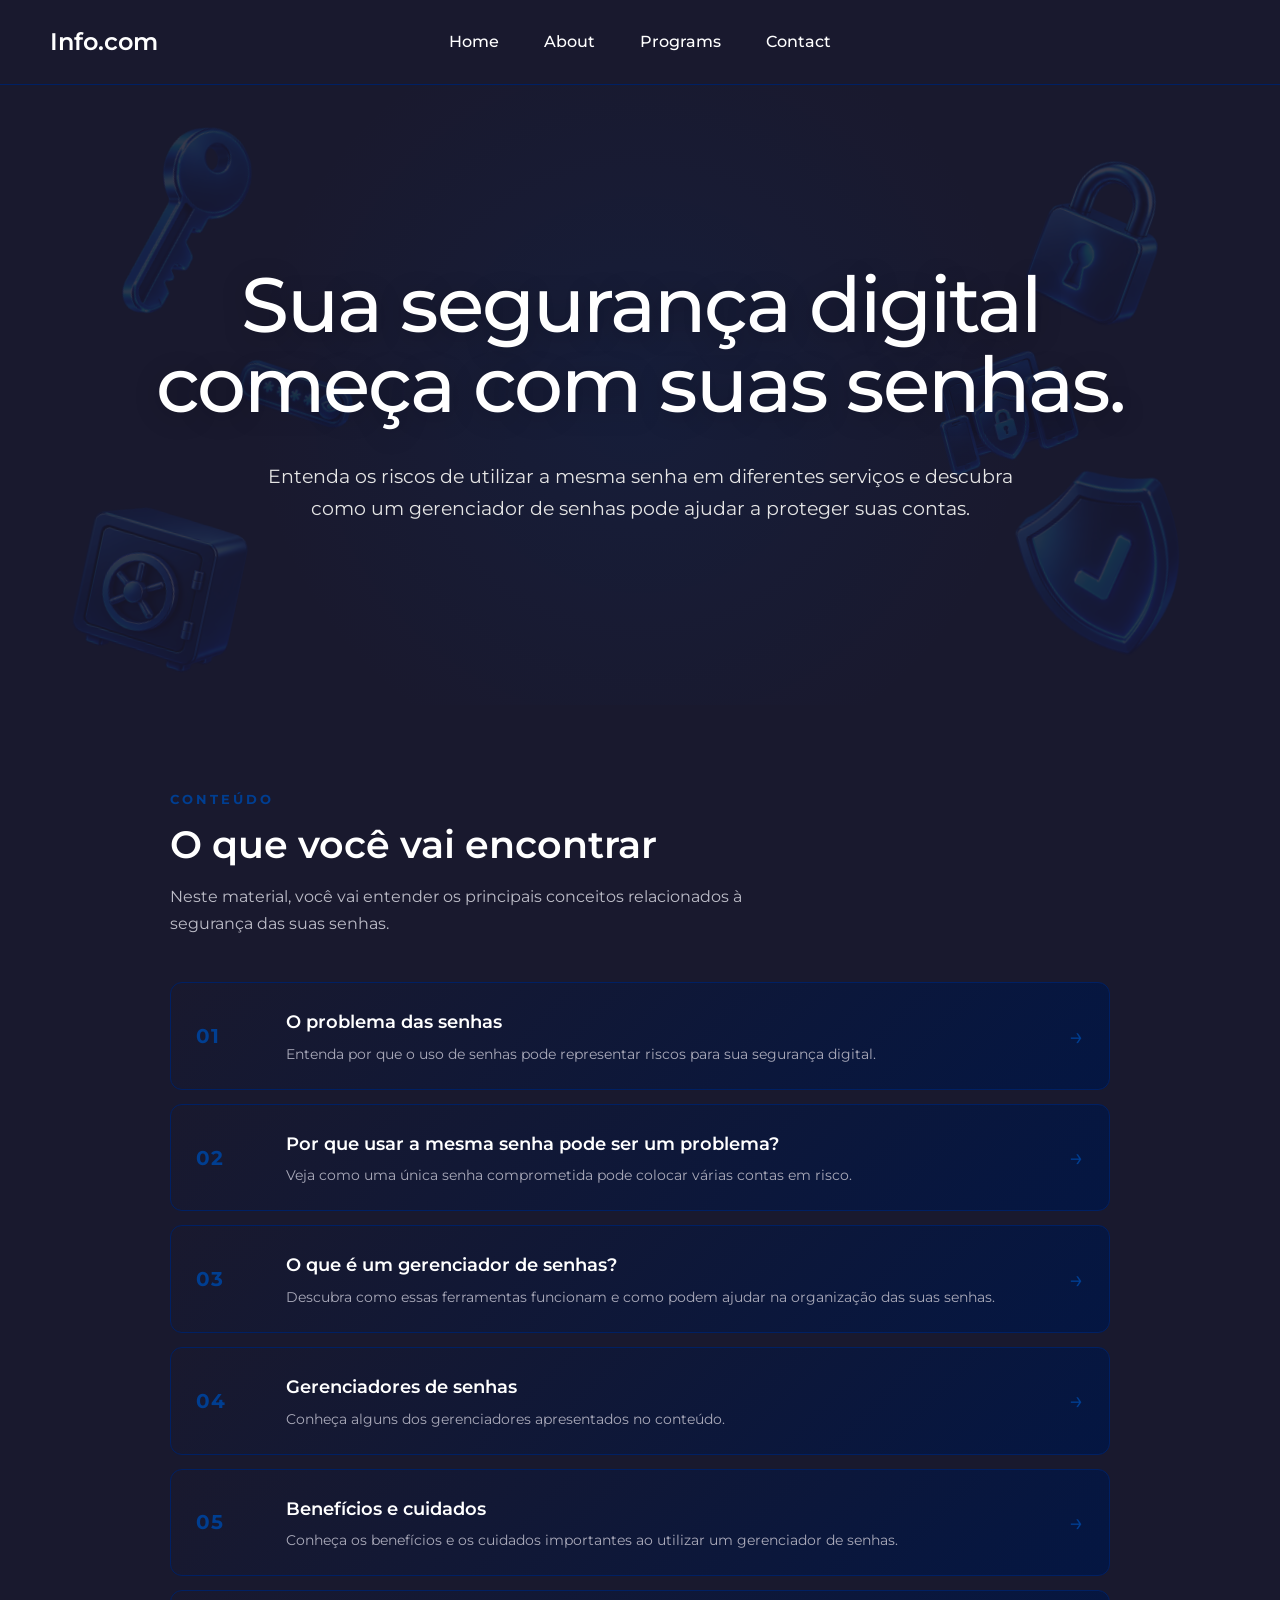
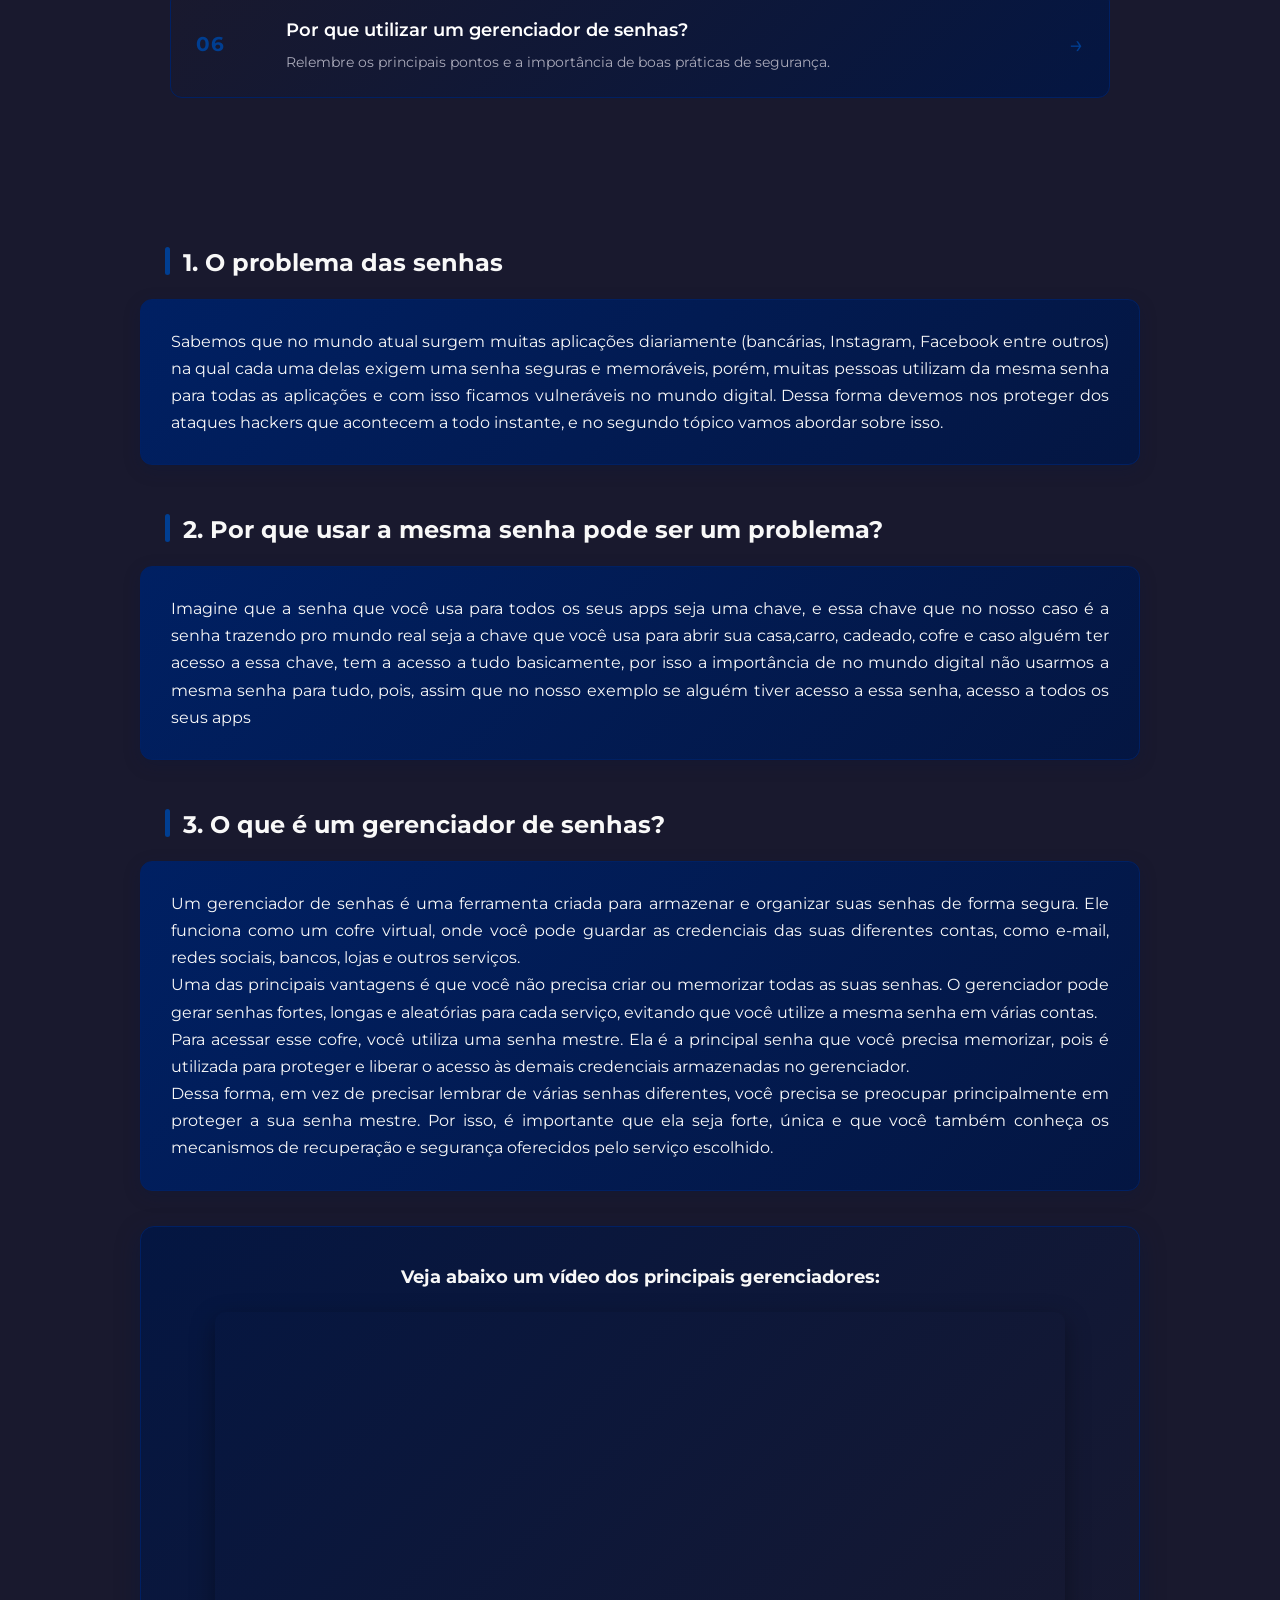
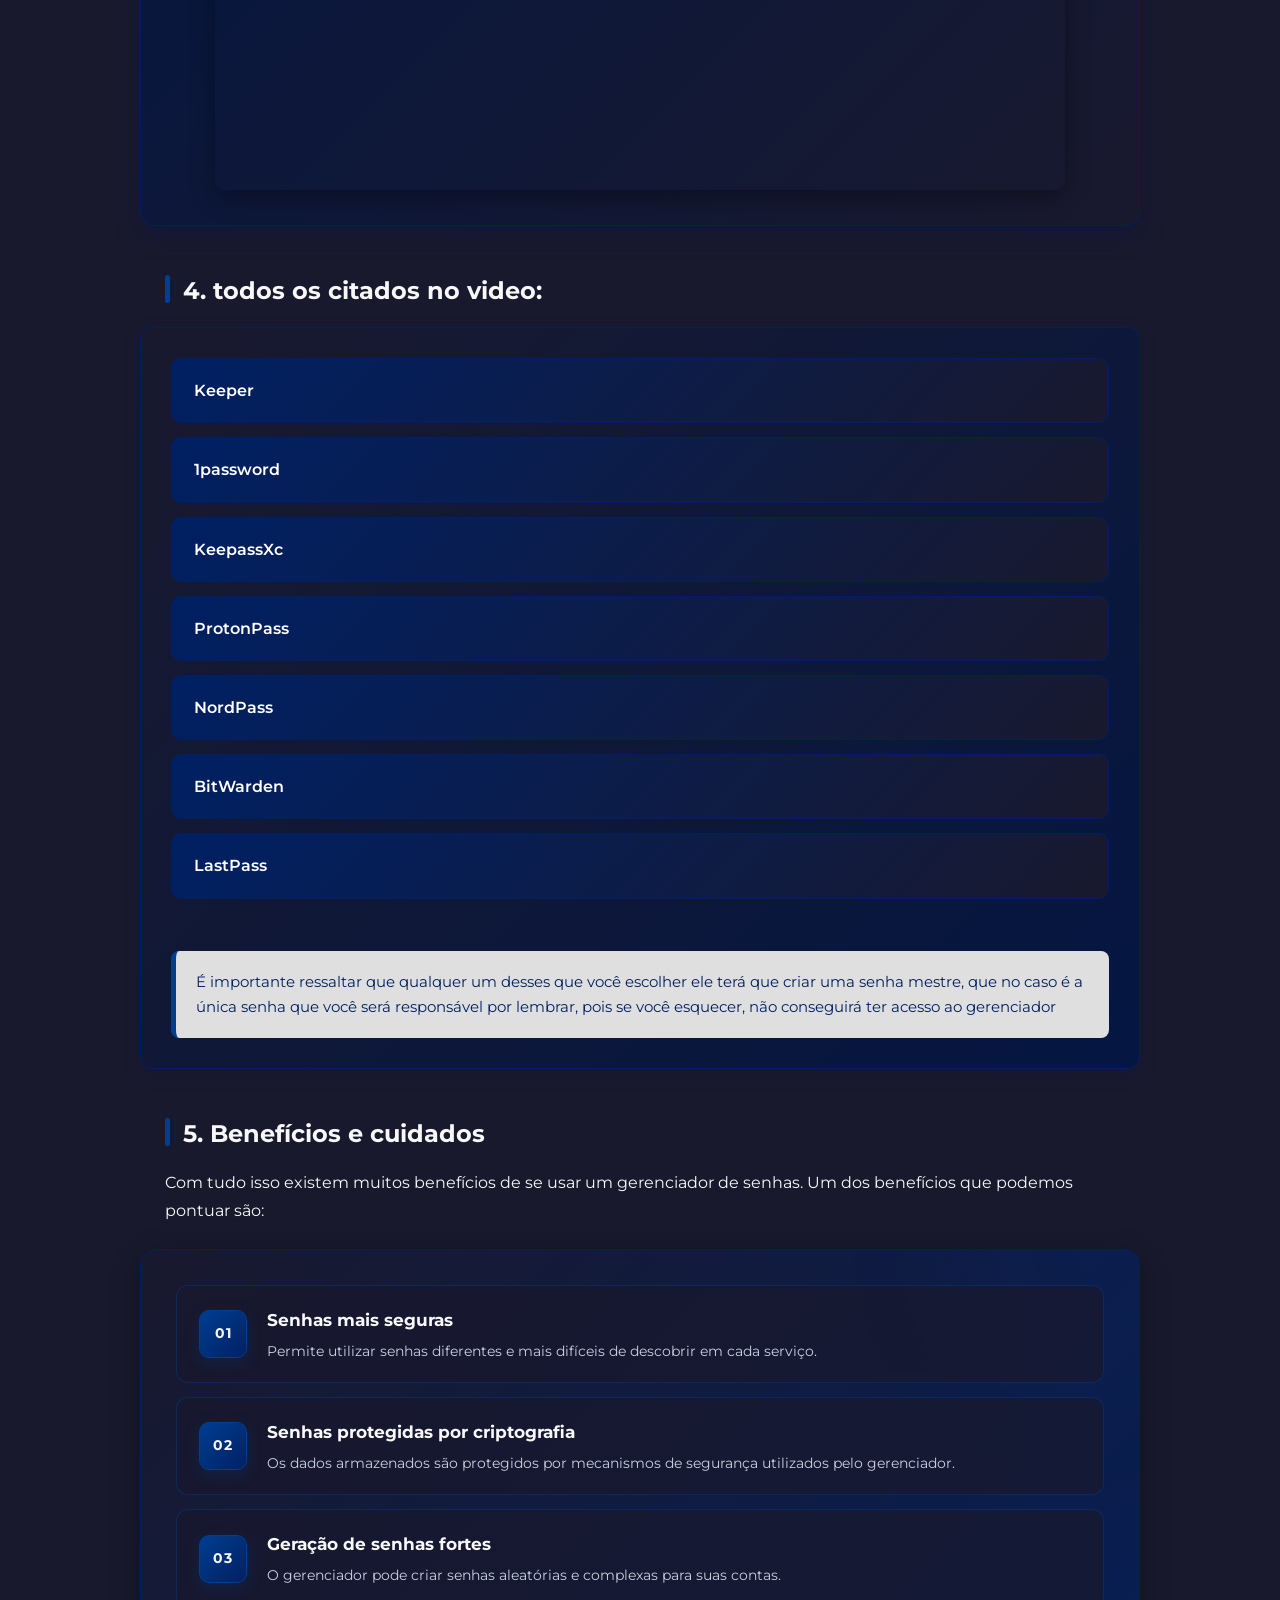
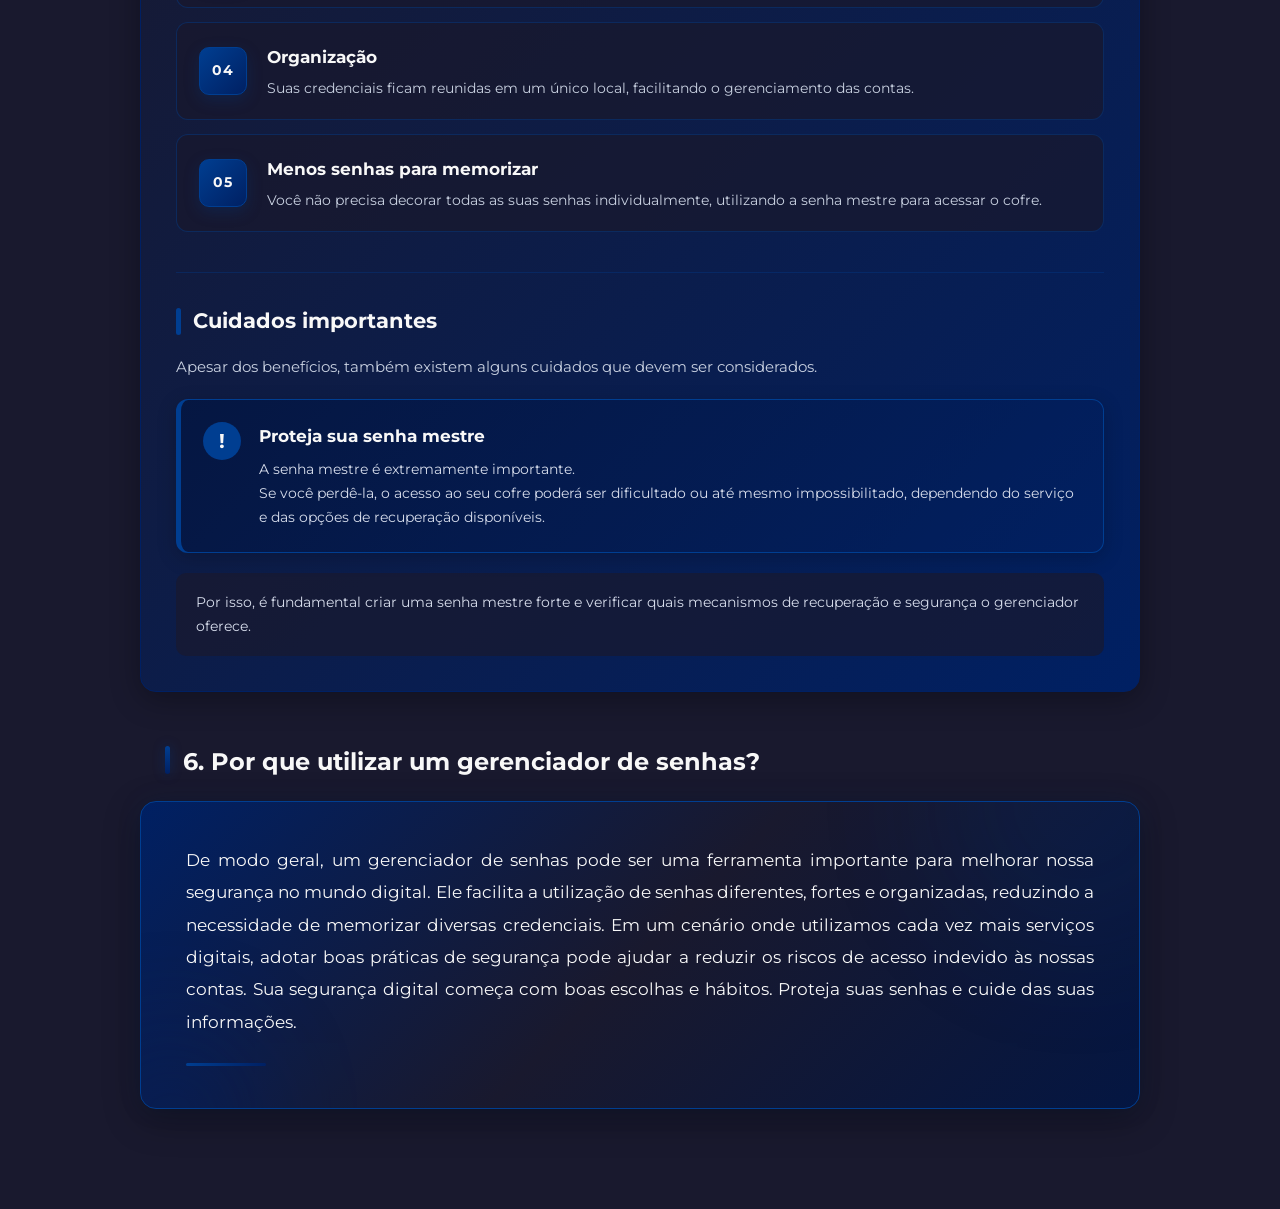
==== commit 4c36ce8a: "Arrumando imagens/ topico 5 e 6" ====
--- a/index.html
+++ b/index.html
@@ -31,45 +31,21 @@
     <section class="hero">
 
         <!-- Ícones decorativos -->
-    <div class="hero-icones">
-
-        <img
-            src="imagens/01_chave.png"
-            class="icone-hero chave"
-            alt=""
-        >
-
-        <img
-            src="imagens/02_cadeado.png"
-            class="icone-hero cadeado"
-            alt=""
-        >
-
-        <img
-            src="imagens/03_cofre.png"
-            class="icone-hero cofre"
-            alt=""
-        >
-
-        <img
-            src="imagens/04_escudo.png"
-            class="icone-hero escudo"
-            alt=""
-        >
-
-        <img
-            src="imagens/05_senha.png"
-            class="icone-hero senha"
-            alt=""
-        >
-
-        <img
-            src="imagens/06_dispositivos.png"
-            class="icone-hero dispositivos"
-            alt=""
-        >
-
-    </div>
+        <div class="hero-icones">
+
+            <img src="imagens/01_chave.png" class="icone-hero chave" alt="">
+
+            <img src="imagens/02_cadeado.png" class="icone-hero cadeado" alt="">
+
+            <img src="imagens/03_cofre.png" class="icone-hero cofre" alt="">
+
+            <img src="imagens/04_escudo.png" class="icone-hero escudo" alt="">
+
+            <img src="imagens/05_senha.png" class="icone-hero senha" alt="">
+
+            <img src="imagens/06_dispositivos.png" class="icone-hero dispositivos" alt="">
+
+        </div>
         <div class="hero-conteudo">
 
             <h1>
@@ -336,66 +312,172 @@
 
     <!-- Listando benefícios -->
 
+    <!-- =========================================================
+     TÓPICO 5 - BENEFÍCIOS E CUIDADOS
+========================================================= -->
+
     <div class="titulo5" id="topico5">
         <h3>5. Benefícios e cuidados</h3>
     </div>
 
-        <p>Com tudo isso existem muitos benefícios de se usar um gerenciador de senhas. Um dos benefícios que podemos
-            pontuar são: </p>
-        <br>
+
+    <p class="introducao-topico5">
+        Com tudo isso existem muitos benefícios de se usar um gerenciador
+        de senhas. Um dos benefícios que podemos pontuar são:
+    </p>
+
+
     <div class="topico5">
 
-        <ul>
-            <li>
-                Senhas mais seguras<br>
-                Permite utilizar senhas diferentes e mais difíceis de descobrir em cada serviço.
-            </li>
-            <br>
-
-            <li>
-                Senhas protegidas por criptografia<br>
-                Os dados armazenados são protegidos por mecanismos de segurança utilizados pelo gerenciador.
-            </li>
-            <br>
-
-            <li>
-                Geração de senhas fortes<br>
-                O gerenciador pode criar senhas aleatórias e complexas para suas contas.
-            </li>
-            <br>
-
-            <li>
-                Organização<br>
-                Suas credenciais ficam reunidas em um único local, facilitando o gerenciamento das contas.
-            </li>
-            <br>
-
-            <li>
-                Menos senhas para memorizar<br>
-                Você não precisa decorar todas as suas senhas individualmente, utilizando a senha mestre para acessar o
-                cofre.
-            </li>
-            <br>
-        </ul>
-
-        <h3>Cuidados importantes:</h3>
-
-        <p>Apesar dos benefícios, também existem alguns cuidados que devem ser considerados.</p>
-
-        <ul>
-            <li>
-                Proteja sua senha mestre<br>
-                A senha mestre é extremamente importante. <br>
-                Se você perdê-la, o acesso ao seu cofre poderá ser dificultado ou até mesmo
-                impossibilitado, dependendo do serviço e das opções de recuperação disponíveis.
-            </li>
-        </ul>
-
-
-        <p>Por isso, é fundamental criar uma senha mestre forte e verificar quais mecanismos de recuperação e segurança
-            o gerenciador oferece.</p>
-    </div>
-
+        <!-- BENEFÍCIOS -->
+
+        <div class="beneficios-lista">
+
+            <div class="beneficio">
+
+                <span class="beneficio-numero">01</span>
+
+                <div class="beneficio-conteudo">
+
+                    <h4>Senhas mais seguras</h4>
+
+                    <p>
+                        Permite utilizar senhas diferentes e mais difíceis
+                        de descobrir em cada serviço.
+                    </p>
+
+                </div>
+
+            </div>
+
+
+            <div class="beneficio">
+
+                <span class="beneficio-numero">02</span>
+
+                <div class="beneficio-conteudo">
+
+                    <h4>Senhas protegidas por criptografia</h4>
+
+                    <p>
+                        Os dados armazenados são protegidos por mecanismos
+                        de segurança utilizados pelo gerenciador.
+                    </p>
+
+                </div>
+
+            </div>
+
+
+            <div class="beneficio">
+
+                <span class="beneficio-numero">03</span>
+
+                <div class="beneficio-conteudo">
+
+                    <h4>Geração de senhas fortes</h4>
+
+                    <p>
+                        O gerenciador pode criar senhas aleatórias e
+                        complexas para suas contas.
+                    </p>
+
+                </div>
+
+            </div>
+
+
+            <div class="beneficio">
+
+                <span class="beneficio-numero">04</span>
+
+                <div class="beneficio-conteudo">
+
+                    <h4>Organização</h4>
+
+                    <p>
+                        Suas credenciais ficam reunidas em um único local,
+                        facilitando o gerenciamento das contas.
+                    </p>
+
+                </div>
+
+            </div>
+
+
+            <div class="beneficio">
+
+                <span class="beneficio-numero">05</span>
+
+                <div class="beneficio-conteudo">
+
+                    <h4>Menos senhas para memorizar</h4>
+
+                    <p>
+                        Você não precisa decorar todas as suas senhas
+                        individualmente, utilizando a senha mestre para
+                        acessar o cofre.
+                    </p>
+
+                </div>
+
+            </div>
+
+        </div>
+
+
+        <!-- CUIDADOS -->
+
+        <div class="cuidados">
+
+            <div class="cuidados-titulo">
+
+                <span class="cuidados-linha"></span>
+
+                <h3>Cuidados importantes</h3>
+
+            </div>
+
+
+            <p class="cuidados-introducao">
+                Apesar dos benefícios, também existem alguns cuidados que
+                devem ser considerados.
+            </p>
+
+
+            <div class="cuidado-principal">
+
+                <div class="cuidado-icone">
+                    !
+                </div>
+
+                <div>
+
+                    <h4>Proteja sua senha mestre</h4>
+
+                    <p>
+                        A senha mestre é extremamente importante.
+                        <br>
+                        Se você perdê-la, o acesso ao seu cofre poderá ser
+                        dificultado ou até mesmo impossibilitado, dependendo
+                        do serviço e das opções de recuperação disponíveis.
+                    </p>
+
+                </div>
+
+            </div>
+
+
+            <p class="cuidados-final">
+                Por isso, é fundamental criar uma senha mestre forte e
+                verificar quais mecanismos de recuperação e segurança
+                o gerenciador oferece.
+            </p>
+
+        </div>
+
+    </div>
+    
     <!--  Final -->
 
     <div class="titulo6">
--- a/style.css
+++ b/style.css
@@ -928,208 +928,581 @@
     line-height: 1.7;
 }
 
-
-/* =========================================================
-   SEÇÃO 5 - BENEFÍCIOS
+/* =========================================================
+   TÓPICO 5 - BENEFÍCIOS E CUIDADOS
+========================================================= */
+
+.introducao-topico5 {
+    max-width: 1000px;
+
+    margin: 0 auto 25px;
+
+    padding: 0 25px;
+
+    color: var(--branco);
+
+    font-size: 16px;
+
+    line-height: 1.7;
+}
+
+
+/* =========================================================
+   CONTAINER PRINCIPAL
 ========================================================= */
 
 .topico5 {
+    position: relative;
+
     max-width: 1000px;
 
-    display: block;
-
     margin: 0 auto 30px;
 
-    padding: 30px;
-
-    background-color: var(--branco);
-
-    border: 1px solid var(--borda);
-
-    border-radius: 12px;
-
-    box-shadow:
-        0 5px 18px rgba(4, 22, 66, 0.18);
-}
-
-
-/* Texto antes da lista */
-
-.titulo5 + p {
-    max-width: 1000px;
-
-    margin: 0 auto 20px;
-
-    padding: 0 25px;
-
-    /* Como fica diretamente sobre o fundo escuro */
-    color: var(--branco);
-
-    font-size: 16px;
-}
-
-
-/* =========================================================
-   LISTA DE BENEFÍCIOS
-========================================================= */
-
-.topico5 > ul {
-    list-style: none;
-
-    display: flex;
-
-    flex-direction: column;
-
-    gap: 12px;
-}
-
-
-/* Cada benefício */
-
-.topico5 > ul > li {
-    position: relative;
-
-    padding: 18px 20px 18px 50px;
-
-    background-color: var(--azul-fundo);
-
-    border: 1px solid var(--azul-fundo);
-
-    border-radius: 10px;
-
-    color: var(--branco);
-
-    transition:
-        border-color 0.25s ease,
-        transform 0.25s ease,
-        box-shadow 0.25s ease;
-}
-
-
-/* Ícone de check */
-
-.topico5 > ul > li::before {
-    content: "✓";
-
-    position: absolute;
-
-    left: 18px;
-
-    top: 18px;
-
-    width: 24px;
-
-    height: 24px;
-
-    display: flex;
-
-    justify-content: center;
-
-    align-items: center;
-
-    background-color: var(--azul);
-
-    color: var(--azul-marinho);
-
-    border-radius: 50%;
-
-    font-size: 13px;
-
-    font-weight: 700;
-}
-
-
-/* Hover */
-
-.topico5 > ul > li:hover {
-    border-color: var(--azul);
-
-    transform: translateX(4px);
-
-    box-shadow:
-        0 5px 15px rgba(0, 62, 145, 0.20);
-}
-
-
-/* =========================================================
-   CUIDADOS IMPORTANTES
-========================================================= */
-
-.topico5 h3 {
-    margin-top: 35px;
-
-    margin-bottom: 15px;
-
-    padding-bottom: 10px;
-
-    color: var(--azul-marinho);
-
-    font-size: 20px;
-
-    border-bottom: 2px solid var(--azul);
-}
-
-
-/* Texto dos cuidados */
-
-.topico5 h3 + p {
-    margin-bottom: 20px;
-
-    color: var(--texto);
-}
-
-
-/* Lista de cuidados */
-
-.topico5 h3 + p + ul {
-    list-style: none;
-
-    margin-bottom: 20px;
-}
-
-
-/* Item de cuidado */
-
-.topico5 h3 + p + ul li {
-    padding: 18px 20px;
-
-    background-color: var(--branco);
-
-    border-left: 5px solid var(--azul);
-
-    border-radius: 8px;
-
-    color: var(--azul-escuro);
-}
-
-
-/* Último parágrafo */
-
-.topico5 h3 + p + ul + p {
-    padding: 15px 18px;
-
-    background-color: var(--branco);
-
-    border: 1px solid var(--borda);
-
-    border-radius: 8px;
-
-    color: var(--texto);
-
-    font-size: 15px;
-}
-
-
-/* =========================================================
-   SEÇÃO FINAL
-========================================================= */
-
-.topico6 {
+    padding: 35px;
+
     background: linear-gradient(
         135deg,
-        var(--azul-marinho),
+        var(--azul-fundo),
+        var(--azul-escuro)
+    );
+
+    border: 1px solid var(--borda);
+
+    border-radius: 16px;
+
+    box-shadow:
+        0 8px 30px rgba(0, 0, 0, 0.30);
+
+    overflow: hidden;
+}
+
+
+/* Brilho discreto no fundo */
+
+.topico5::before {
+    content: "";
+
+    position: absolute;
+
+    width: 300px;
+    height: 300px;
+
+    top: -150px;
+    right: -100px;
+
+    background: var(--azul);
+
+    opacity: 0.08;
+
+    border-radius: 50%;
+
+    filter: blur(60px);
+
+    pointer-events: none;
+}
+
+
+/* =========================================================
+   LISTA DE BENEFÍCIOS
+========================================================= */
+
+.beneficios-lista {
+    position: relative;
+
+    z-index: 1;
+
+    display: flex;
+
+    flex-direction: column;
+
+    gap: 14px;
+}
+
+
+/* =========================================================
+   CARD DE BENEFÍCIO
+========================================================= */
+
+.beneficio {
+    display: flex;
+
+    align-items: center;
+
+    gap: 20px;
+
+    padding: 20px 22px;
+
+    background: rgba(25, 25, 46, 0.75);
+
+    border: 1px solid rgba(0, 62, 145, 0.45);
+
+    border-radius: 12px;
+
+    transition:
+        transform 0.25s ease,
+        border-color 0.25s ease,
+        background-color 0.25s ease,
+        box-shadow 0.25s ease;
+}
+
+
+/* =========================================================
+   HOVER DOS BENEFÍCIOS
+========================================================= */
+
+.beneficio:hover {
+    transform: translateX(6px);
+
+    background: rgba(0, 32, 99, 0.70);
+
+    border-color: var(--azul);
+
+    box-shadow:
+        0 8px 22px rgba(0, 62, 145, 0.20);
+}
+
+
+/* =========================================================
+   NÚMERO
+========================================================= */
+
+.beneficio-numero {
+    flex-shrink: 0;
+
+    width: 48px;
+    height: 48px;
+
+    display: flex;
+
+    align-items: center;
+    justify-content: center;
+
+    background: linear-gradient(
+        135deg,
+        var(--azul),
+        var(--azul-escuro)
+    );
+
+    border: 1px solid var(--azul);
+
+    border-radius: 10px;
+
+    color: var(--branco);
+
+    font-size: 14px;
+
+    font-weight: 700;
+
+    letter-spacing: 1px;
+
+    box-shadow:
+        0 5px 15px rgba(0, 62, 145, 0.25);
+}
+
+
+/* =========================================================
+   CONTEÚDO DO BENEFÍCIO
+========================================================= */
+
+.beneficio-conteudo {
+    flex: 1;
+}
+
+
+.beneficio-conteudo h4 {
+    margin-bottom: 5px;
+
+    color: var(--branco);
+
+    font-size: 17px;
+
+    font-weight: 700;
+}
+
+
+.beneficio-conteudo p {
+    margin: 0;
+
+    color: #c8d0e0;
+
+    font-size: 14px;
+
+    line-height: 1.6;
+}
+
+
+/* =========================================================
+   CUIDADOS
+========================================================= */
+
+.cuidados {
+    position: relative;
+
+    z-index: 1;
+
+    margin-top: 40px;
+
+    padding-top: 30px;
+
+    border-top: 1px solid rgba(0, 62, 145, 0.35);
+}
+
+
+/* =========================================================
+   TÍTULO DOS CUIDADOS
+========================================================= */
+
+.cuidados-titulo {
+    display: flex;
+
+    align-items: center;
+
+    gap: 12px;
+
+    margin-bottom: 15px;
+}
+
+
+.cuidados-linha {
+    width: 5px;
+
+    height: 27px;
+
+    background-color: var(--azul);
+
+    border-radius: 5px;
+}
+
+
+.cuidados-titulo h3 {
+    margin: 0;
+
+    color: var(--branco);
+
+    font-size: 21px;
+
+    font-weight: 700;
+}
+
+
+/* =========================================================
+   INTRODUÇÃO DOS CUIDADOS
+========================================================= */
+
+.cuidados-introducao {
+    margin-bottom: 20px;
+
+    color: #c8d0e0;
+
+    font-size: 15px;
+
+    line-height: 1.7;
+}
+
+
+/* =========================================================
+   CARD DE ALERTA
+========================================================= */
+
+.cuidado-principal {
+    display: flex;
+
+    align-items: flex-start;
+
+    gap: 18px;
+
+    padding: 22px;
+
+    background: linear-gradient(
+        135deg,
+        rgba(4, 22, 66, 0.90),
+        rgba(0, 32, 99, 0.65)
+    );
+
+    border: 1px solid var(--azul);
+
+    border-left: 5px solid var(--azul);
+
+    border-radius: 12px;
+
+    box-shadow:
+        0 5px 20px rgba(0, 0, 0, 0.20);
+}
+
+
+/* =========================================================
+   ÍCONE DE ALERTA
+========================================================= */
+
+.cuidado-icone {
+    flex-shrink: 0;
+
+    width: 38px;
+    height: 38px;
+
+    display: flex;
+
+    align-items: center;
+    justify-content: center;
+
+    background-color: var(--azul);
+
+    border-radius: 50%;
+
+    color: var(--branco);
+
+    font-size: 20px;
+
+    font-weight: 700;
+}
+
+
+/* =========================================================
+   TEXTO DO ALERTA
+========================================================= */
+
+.cuidado-principal h4 {
+    margin-bottom: 7px;
+
+    color: var(--branco);
+
+    font-size: 17px;
+}
+
+
+.cuidado-principal p {
+    margin: 0;
+
+    color: #d6dceb;
+
+    font-size: 14px;
+
+    line-height: 1.7;
+}
+
+
+/* =========================================================
+   TEXTO FINAL
+========================================================= */
+
+.cuidados-final {
+    margin-top: 20px;
+
+    padding: 18px 20px;
+
+    background-color: rgba(25, 25, 46, 0.70);
+
+    border-radius: 10px;
+
+    color: #d6dceb;
+
+    font-size: 14px;
+
+    line-height: 1.7;
+}
+
+
+/* =========================================================
+   TÓPICO 6 - CONCLUSÃO
+========================================================= */
+
+.titulo6 {
+    max-width: 1000px;
+
+    margin: 50px auto 18px;
+
+    padding: 0 25px;
+}
+
+
+/* Título */
+
+.titulo6 h3 {
+    position: relative;
+
+    padding-left: 18px;
+
+    color: var(--branco);
+
+    font-size: 24px;
+
+    font-weight: 700;
+}
+
+
+/* Barra azul */
+
+.titulo6 h3::before {
+    content: "";
+
+    position: absolute;
+
+    left: 0;
+    top: 4px;
+
+    width: 5px;
+    height: 28px;
+
+    background: linear-gradient(
+        180deg,
+        var(--azul),
+        var(--azul-escuro)
+    );
+
+    border-radius: 5px;
+
+    box-shadow:
+        0 0 12px rgba(0, 62, 145, 0.45);
+}
+
+
+/* =========================================================
+   CARD FINAL
+========================================================= */
+
+.topico6 {
+    position: relative;
+
+    max-width: 1000px;
+
+    margin: 0 auto 40px;
+
+    padding: 42px 45px;
+
+    background: linear-gradient(
+        135deg,
+        var(--azul-escuro),
+        var(--azul-fundo),
         #041642
     );
+
+    border: 1px solid var(--azul);
+
+    border-radius: 16px;
+
+    box-shadow:
+        0 10px 35px rgba(0, 0, 0, 0.35),
+        0 0 25px rgba(0, 62, 145, 0.12);
+
+    overflow: hidden;
+
+    transition:
+        transform 0.25s ease,
+        box-shadow 0.25s ease,
+        border-color 0.25s ease;
+}
+
+
+/* =========================================================
+   BRILHO DECORATIVO
+========================================================= */
+
+.topico6::before {
+    content: "";
+
+    position: absolute;
+
+    width: 280px;
+    height: 280px;
+
+    top: -140px;
+    right: -80px;
+
+    background-color: var(--azul);
+
+    opacity: 0.12;
+
+    border-radius: 50%;
+
+    filter: blur(70px);
+
+    pointer-events: none;
+}
+
+
+/* Segundo brilho */
+
+.topico6::after {
+    content: "";
+
+    position: absolute;
+
+    width: 180px;
+    height: 180px;
+
+    bottom: -100px;
+    left: -60px;
+
+    background-color: var(--azul-escuro);
+
+    opacity: 0.35;
+
+    border-radius: 50%;
+
+    filter: blur(50px);
+
+    pointer-events: none;
+}
+
+
+/* =========================================================
+   HOVER
+========================================================= */
+
+.topico6:hover {
+    transform: translateY(-4px);
+
+    border-color: var(--azul);
+
+    box-shadow:
+        0 15px 40px rgba(0, 0, 0, 0.40),
+        0 0 30px rgba(0, 62, 145, 0.18);
+}
+
+
+/* =========================================================
+   TEXTO
+========================================================= */
+
+.topico6 p {
+    position: relative;
+
+    z-index: 1;
+
+    margin: 0;
+
+    color: var(--branco);
+
+    font-size: 17px;
+
+    line-height: 1.9;
+
+    text-align: justify;
+}
+
+
+/* =========================================================
+   DESTAQUE FINAL
+========================================================= */
+
+.topico6 p::after {
+    content: "";
+
+    display: block;
+
+    width: 80px;
+
+    height: 3px;
+
+    margin-top: 25px;
+
+    background: linear-gradient(
+        90deg,
+        var(--azul),
+        var(--azul-escuro)
+    );
+
+    border-radius: 5px;
 }
 
 
@@ -1341,7 +1714,7 @@
 }
 /* =========================================================
    RESPONSIVIDADE - CELULARES MOVIMENTAÇÃO ICONES
-========================================================= *
+========================================================= */
 
 @media (max-width: 600px) {
 
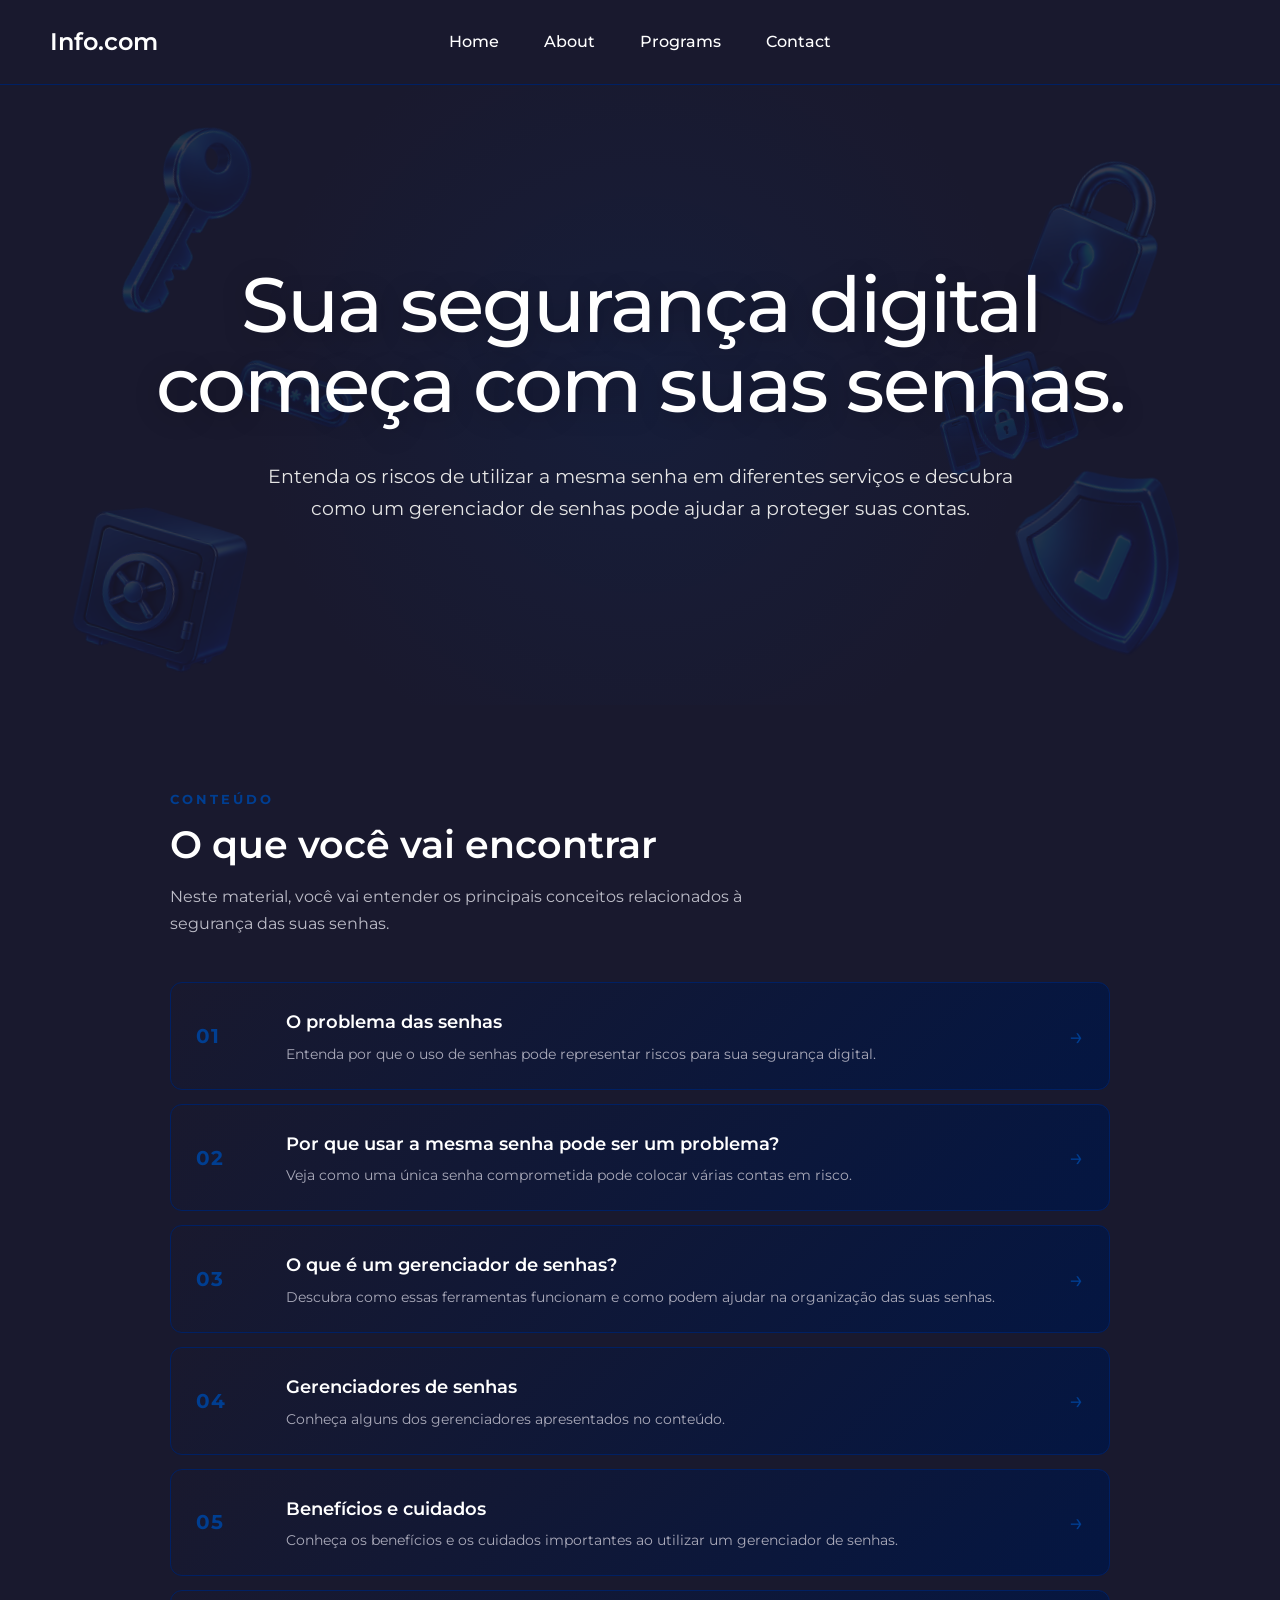
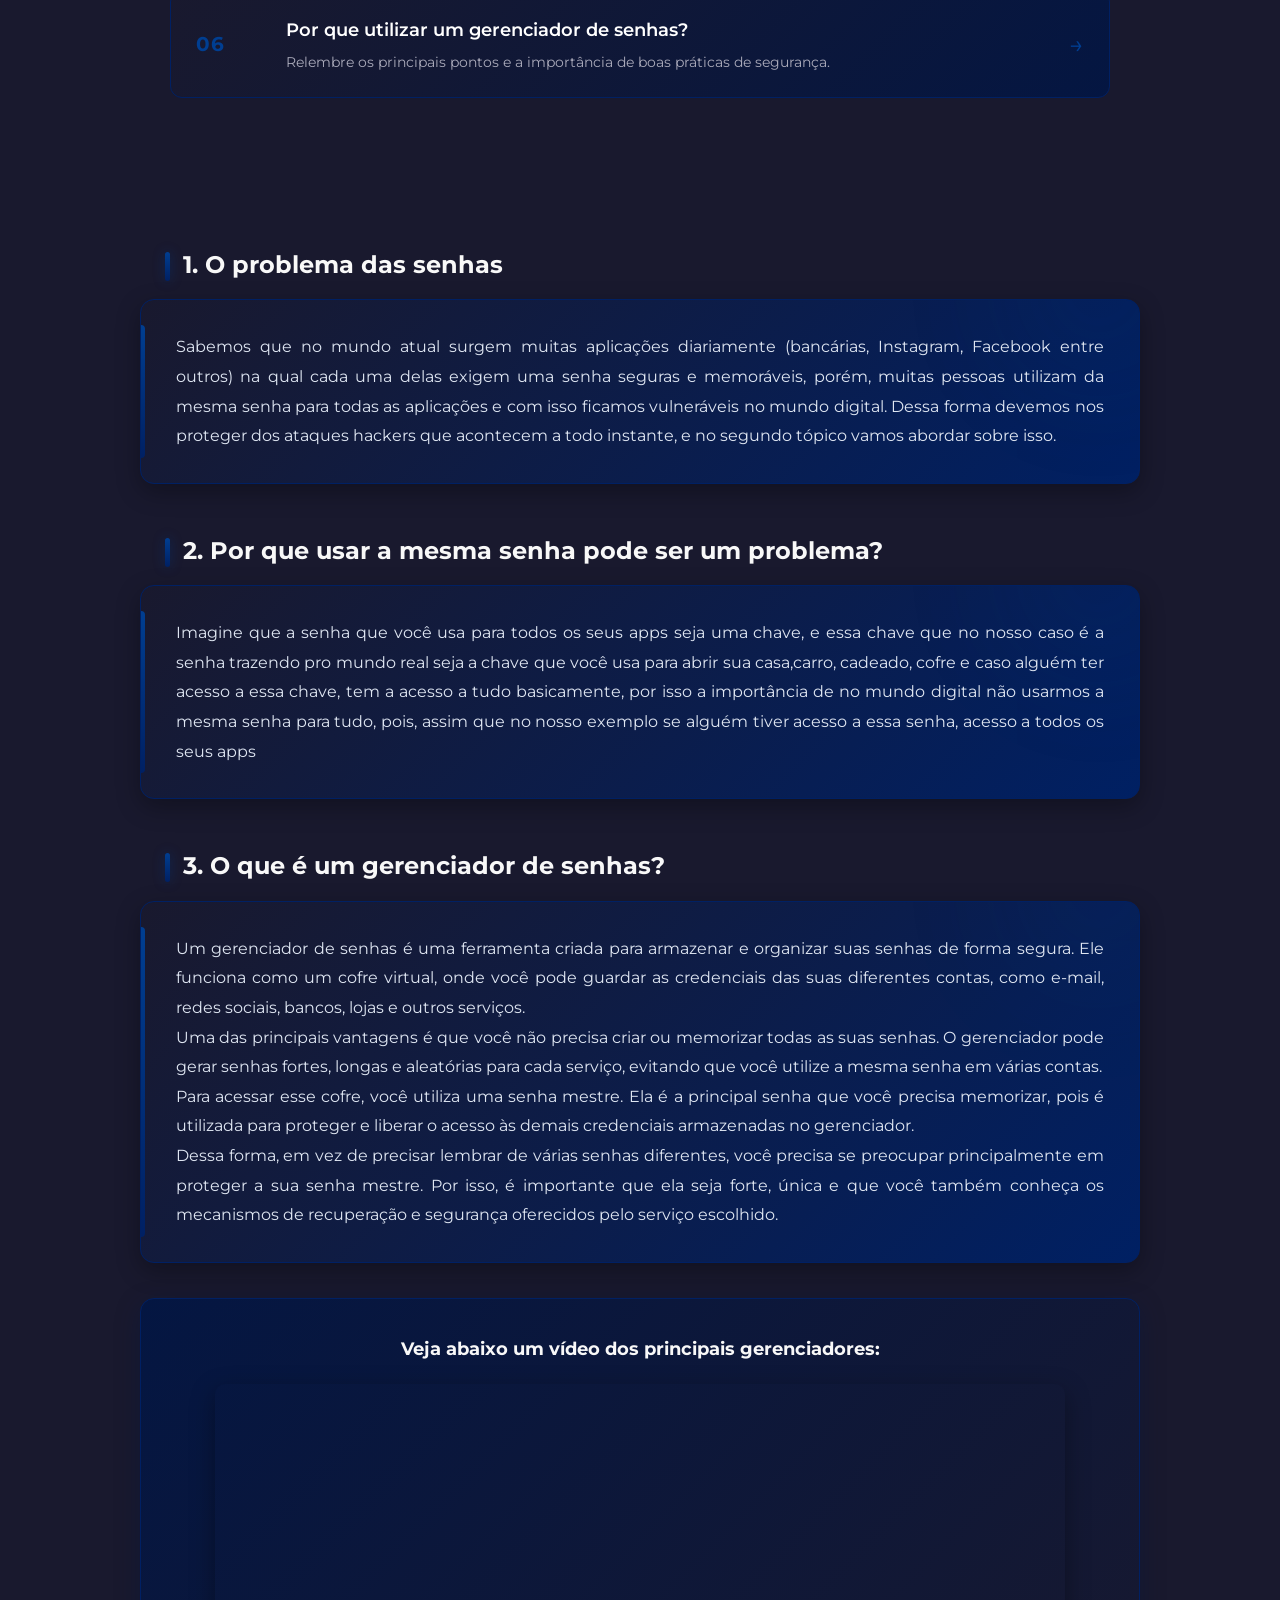
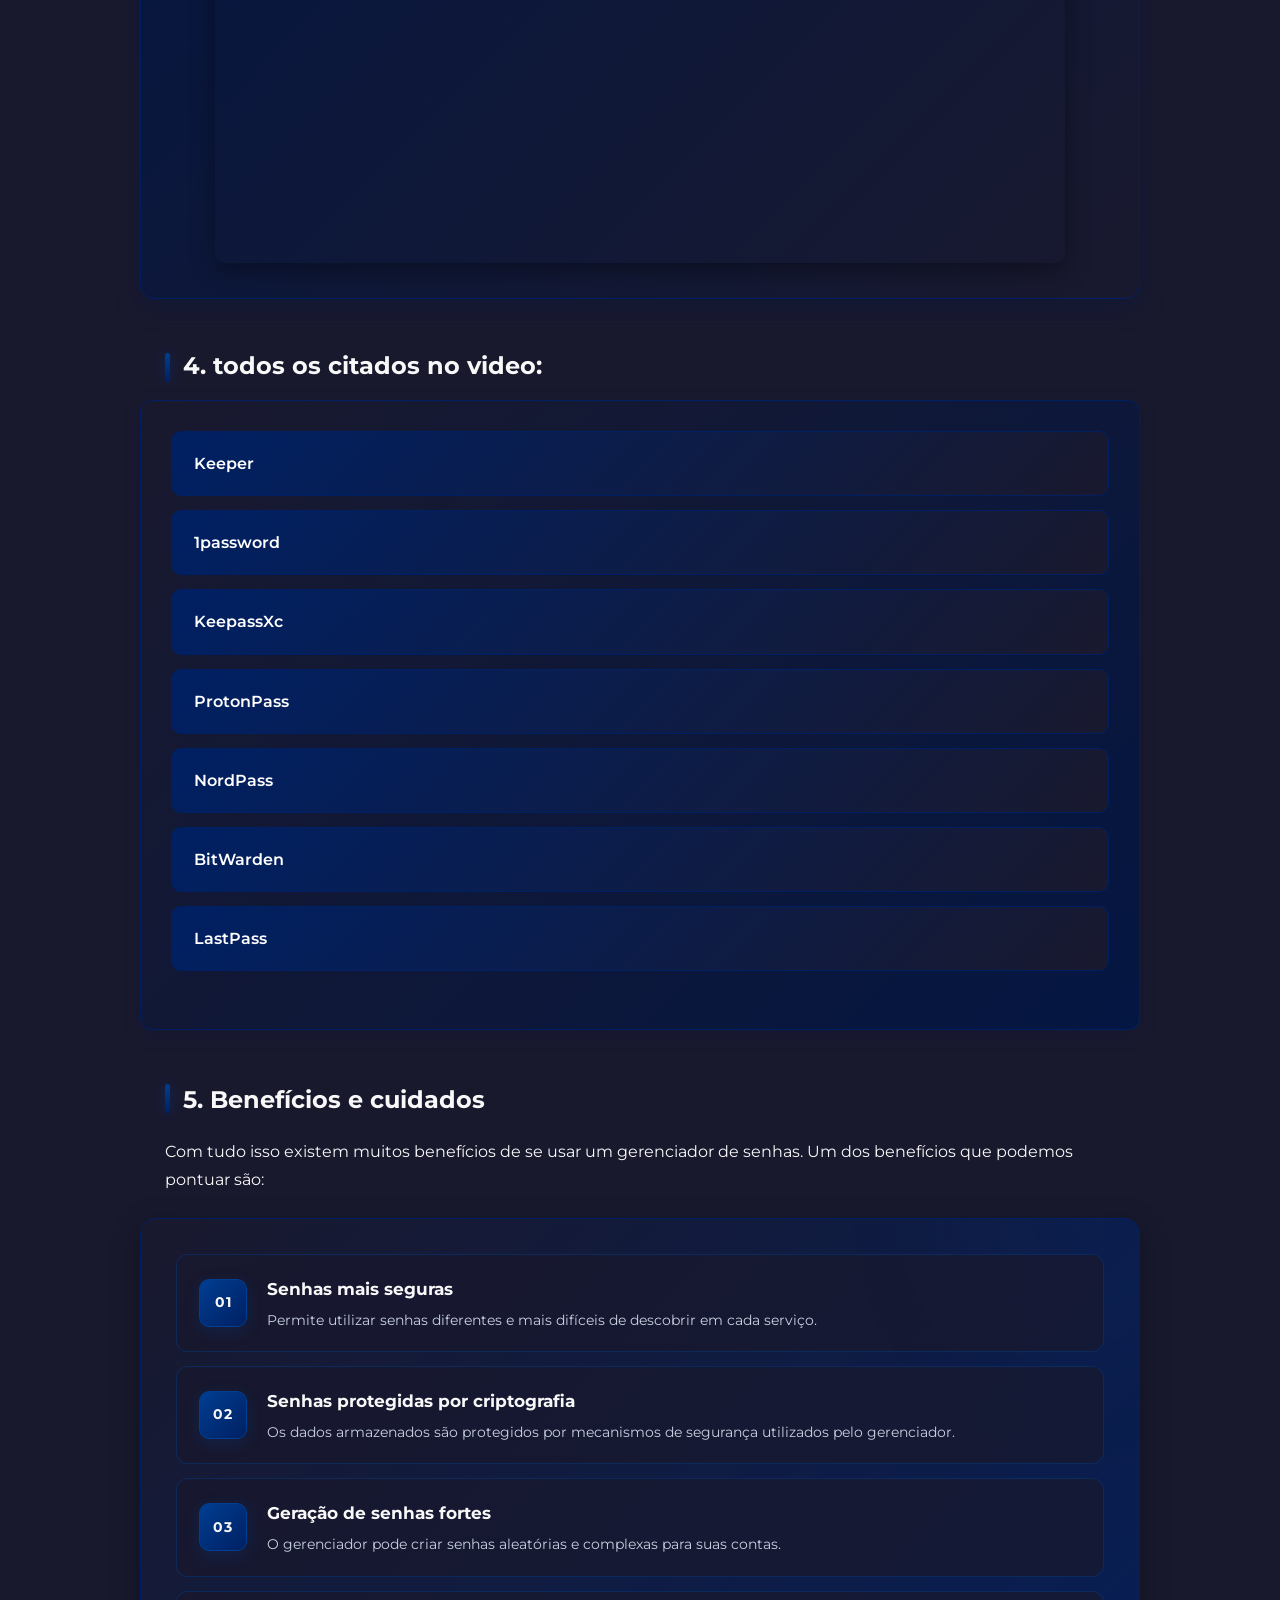
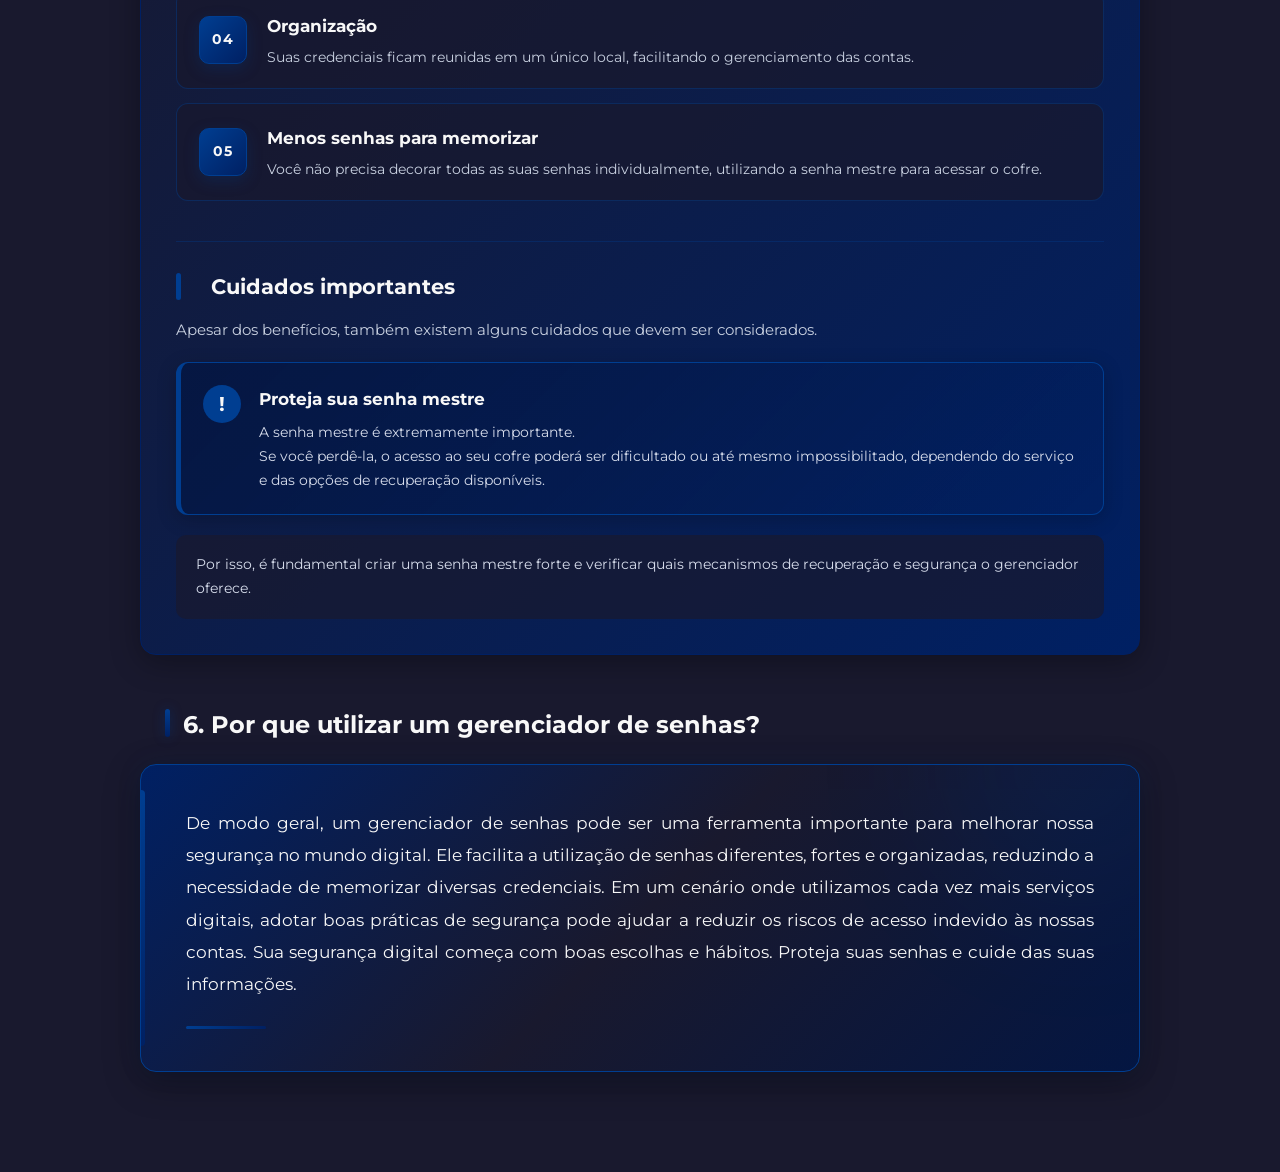
==== commit cb8c62c7: "estilizando e adiconando responsividade" ====
--- a/index.html
+++ b/index.html
@@ -303,18 +303,13 @@
             </ul>
         </div>
         <br>
-
-        <p class="aviso">É importante ressaltar que qualquer um desses que você escolher ele terá que criar uma senha
-            mestre, que no caso é a única senha que
-            você será responsável por lembrar, pois se você esquecer, não conseguirá ter acesso ao gerenciador
-        </p>
     </div>
 
     <!-- Listando benefícios -->
 
     <!-- =========================================================
      TÓPICO 5 - BENEFÍCIOS E CUIDADOS
-========================================================= -->
+    ========================================================= -->
 
     <div class="titulo5" id="topico5">
         <h3>5. Benefícios e cuidados</h3>
@@ -477,7 +472,7 @@
         </div>
 
     </div>
-    
+
     <!--  Final -->
 
     <div class="titulo6">
--- a/style.css
+++ b/style.css
@@ -55,11 +55,9 @@
     overflow: hidden;
 
     background:
-        radial-gradient(
-            circle at center,
+        radial-gradient(circle at center,
             rgba(0, 62, 145, 0.12),
-            transparent 55%
-        );
+            transparent 55%);
 
     color: #ffffff;
 }
@@ -372,11 +370,9 @@
 
     padding: 24px 25px;
 
-    background: linear-gradient(
-        135deg,
-        var(--azul-fundo),
-        var(--azul-marinho)
-    );
+    background: linear-gradient(135deg,
+            var(--azul-fundo),
+            var(--azul-marinho));
 
     border: 1px solid var(--borda);
 
@@ -477,7 +473,7 @@
    CABEÇALHO
 ========================================================= */
 
-body > head {
+body>head {
     display: block;
 
     width: 100%;
@@ -569,74 +565,190 @@
 
 body {
     font-family: 'Montserrat', sans-serif;
-
     /* Fundo geral do site */
     background-color: var(--azul-fundo);
-
     color: var(--texto);
-
     line-height: 1.7;
-
     padding-bottom: 60px;
 }
 
-/* =========================================================
-   TÍTULOS DAS SEÇÕES
+
+
+/* =========================================================
+   TÓPICOS 1, 2 E 3
+========================================================= */
+
+.topico1,
+.topico2,
+.topico3 {
+    position: relative;
+
+    max-width: 1000px;
+
+    margin: 0 auto 30px;
+
+    padding: 32px 35px;
+
+    /* Gradiente seguindo a paleta azul */
+    background: linear-gradient(135deg,
+            var(--azul-fundo),
+            var(--azul-escuro));
+
+    border: 1px solid var(--borda);
+
+    border-radius: 14px;
+
+    box-shadow:
+        0 8px 25px rgba(0, 0, 0, 0.30);
+
+    overflow: hidden;
+
+    transition:
+        transform 0.25s ease,
+        border-color 0.25s ease,
+        box-shadow 0.25s ease;
+}
+
+
+/* =========================================================
+   BRILHO DECORATIVO
+========================================================= */
+
+.topico1::before,
+.topico2::before,
+.topico3::before {
+    content: "";
+
+    position: absolute;
+
+    width: 220px;
+    height: 220px;
+
+    top: -120px;
+    right: -70px;
+
+    background-color: var(--azul);
+
+    opacity: 0.08;
+
+    border-radius: 50%;
+
+    filter: blur(55px);
+
+    pointer-events: none;
+}
+
+
+/* =========================================================
+   BARRA LATERAL
+========================================================= */
+
+.topico1::after,
+.topico2::after,
+.topico3::after {
+    content: "";
+
+    position: absolute;
+
+    left: 0;
+    top: 25px;
+
+    width: 4px;
+    height: calc(100% - 50px);
+
+    background: linear-gradient(180deg,
+            var(--azul),
+            var(--azul-escuro));
+
+    border-radius: 0 5px 5px 0;
+}
+
+
+/* =========================================================
+   HOVER
+========================================================= */
+
+.topico1:hover,
+.topico2:hover,
+.topico3:hover {
+    transform: translateY(-4px);
+
+    border-color: var(--azul);
+
+    box-shadow:
+        0 12px 30px rgba(0, 0, 0, 0.40),
+        0 0 20px rgba(0, 62, 145, 0.12);
+}
+
+
+/* =========================================================
+   TEXTO
+========================================================= */
+
+.topico1 p,
+.topico2 p,
+.topico3 p {
+    position: relative;
+
+    z-index: 1;
+
+    margin: 0;
+
+    color: #dfe6f2;
+
+    font-size: 16px;
+
+    line-height: 1.85;
+
+    text-align: justify;
+}
+
+
+/* =========================================================
+   TÍTULOS
 ========================================================= */
 
 .titulo1,
 .titulo2,
 .titulo3,
 .titulo4,
-.titulo5,
-.titulo6 {
+.topico5 {
     max-width: 1000px;
 
-    margin: 45px auto 15px;
+    margin: 50px auto 18px;
 
     padding: 0 25px;
 }
 
-
-/* Título */
 
 .titulo1 h3,
 .titulo2 h3,
 .titulo3 h3,
 .titulo4 h3,
-.titulo5 h3,
-.titulo6 h3 {
+.topico5 h3 {
     position: relative;
 
     padding-left: 18px;
 
-    /* Branco para aparecer sobre o fundo preto */
     color: var(--branco);
 
     font-size: 24px;
 
     font-weight: 700;
-}
-
-.icone-topico {
-    width: 110px;
-    height: 110px;
-
-    object-fit: contain;
-
-    display: block;
-
-    margin: 0 auto 20px;
-}
-
-/* Barra azul ao lado dos títulos */
+
+    line-height: 1.4;
+}
+
+
+/* =========================================================
+   BARRA AZUL DOS TÍTULOS
+========================================================= */
 
 .titulo1 h3::before,
 .titulo2 h3::before,
 .titulo3 h3::before,
 .titulo4 h3::before,
-.titulo5 h3::before,
-.titulo6 h3::before {
+.titulo5 h3::before {
     content: "";
 
     position: absolute;
@@ -645,73 +757,17 @@
     top: 4px;
 
     width: 5px;
-    height: 28px;
-
-    background-color: var(--azul);
+    height: 29px;
+
+    background: linear-gradient(180deg,
+            var(--azul),
+            var(--azul-escuro));
 
     border-radius: 5px;
-}
-
-
-/* =========================================================
-   BLOCOS DE TEXTO
-========================================================= */
-
-.topico1,
-.topico2,
-.topico3,
-.topico6 {
-    max-width: 1000px;
-
-    margin: 0 auto 25px;
-
-    padding: 28px 30px;
-
-    background: linear-gradient(
-        135deg,
-        var(--azul-escuro),
-        var(--azul-marinho)
-    );
-
-    border: 1px solid var(--borda);
-
-    border-radius: 12px;
-
-    box-shadow: 0 5px 18px rgba(4, 22, 66, 0.18);
-
-    text-align: justify;
-
-    transition:
-        transform 0.25s ease,
-        box-shadow 0.25s ease,
-        border-color 0.25s ease;
-}
-
-
-/* Hover dos blocos */
-
-.topico1:hover,
-.topico2:hover,
-.topico3:hover,
-.topico6:hover {
-    transform: translateY(-3px);
-
-    border-color: var(--azul);
-
-    box-shadow: 0 10px 25px rgba(0, 62, 145, 0.18);
-}
-
-
-/* Texto */
-
-.topico1 p,
-.topico2 p,
-.topico3 p,
-.topico6 p {
-    font-size: 16px;
-    color: var(--branco);
-}
-
+
+    box-shadow:
+        0 0 12px rgba(0, 62, 145, 0.45);
+}
 
 /* =========================================================
    ÁREA DO VÍDEO
@@ -726,11 +782,9 @@
 
     padding: 35px;
 
-    background: linear-gradient(
-        135deg,
-        var(--azul-marinho),
-        var(--azul-fundo)
-    );
+    background: linear-gradient(135deg,
+            var(--azul-marinho),
+            var(--azul-fundo));
 
     border: 1px solid var(--azul-escuro);
 
@@ -790,7 +844,7 @@
 
     box-shadow:
         0 8px 25px rgba(0, 0, 0, 0.35);
-}  
+}
 
 
 
@@ -805,11 +859,9 @@
 
     padding: 30px;
 
-    background: linear-gradient(
-        135deg,
-        var(--azul-fundo),
-        var(--azul-marinho)
-    );
+    background: linear-gradient(135deg,
+            var(--azul-fundo),
+            var(--azul-marinho));
 
     border: 1px solid var(--borda);
 
@@ -848,11 +900,9 @@
 
     padding: 18px 22px;
 
-    background: linear-gradient(
-        135deg,
-        var(--azul-escuro),
-        var(--azul-fundo)
-    );
+    background: linear-gradient(135deg,
+            var(--azul-escuro),
+            var(--azul-fundo));
 
     border: 1px solid var(--borda);
 
@@ -870,7 +920,7 @@
    LINK
 ========================================================= */
 
-.topico4 .lista a{
+.topico4 .lista a {
     display: block;
 
     width: 100%;
@@ -892,11 +942,9 @@
 .topico4 .lista li:hover {
     transform: translateX(5px);
 
-    background: linear-gradient(
-        135deg,
-        var(--azul),
-        var(--azul-escuro)
-    );
+    background: linear-gradient(135deg,
+            var(--azul),
+            var(--azul-escuro));
 
     border-color: var(--azul);
 
@@ -915,7 +963,7 @@
 
     padding: 18px 20px;
 
-    background-color:  #dfdfdf;
+    background-color: #dfdfdf;
 
     border-left: 5px solid var(--azul);
 
@@ -931,6 +979,28 @@
 /* =========================================================
    TÓPICO 5 - BENEFÍCIOS E CUIDADOS
 ========================================================= */
+
+.titulo5 {
+    max-width: 1000px;
+
+    margin: 50px auto 18px;
+
+    padding: 0 25px;
+}
+
+/* Título */
+
+.titulo5 h3 {
+    position: relative;
+
+    padding-left: 18px;
+
+    color: var(--branco);
+
+    font-size: 24px;
+
+    font-weight: 700;
+}
 
 .introducao-topico5 {
     max-width: 1000px;
@@ -960,11 +1030,9 @@
 
     padding: 35px;
 
-    background: linear-gradient(
-        135deg,
-        var(--azul-fundo),
-        var(--azul-escuro)
-    );
+    background: linear-gradient(135deg,
+            var(--azul-fundo),
+            var(--azul-escuro));
 
     border: 1px solid var(--borda);
 
@@ -1045,23 +1113,6 @@
         box-shadow 0.25s ease;
 }
 
-
-/* =========================================================
-   HOVER DOS BENEFÍCIOS
-========================================================= */
-
-.beneficio:hover {
-    transform: translateX(6px);
-
-    background: rgba(0, 32, 99, 0.70);
-
-    border-color: var(--azul);
-
-    box-shadow:
-        0 8px 22px rgba(0, 62, 145, 0.20);
-}
-
-
 /* =========================================================
    NÚMERO
 ========================================================= */
@@ -1077,11 +1128,9 @@
     align-items: center;
     justify-content: center;
 
-    background: linear-gradient(
-        135deg,
-        var(--azul),
-        var(--azul-escuro)
-    );
+    background: linear-gradient(135deg,
+            var(--azul),
+            var(--azul-escuro));
 
     border: 1px solid var(--azul);
 
@@ -1213,11 +1262,9 @@
 
     padding: 22px;
 
-    background: linear-gradient(
-        135deg,
-        rgba(4, 22, 66, 0.90),
-        rgba(0, 32, 99, 0.65)
-    );
+    background: linear-gradient(135deg,
+            rgba(4, 22, 66, 0.90),
+            rgba(0, 32, 99, 0.65));
 
     border: 1px solid var(--azul);
 
@@ -1343,11 +1390,9 @@
     width: 5px;
     height: 28px;
 
-    background: linear-gradient(
-        180deg,
-        var(--azul),
-        var(--azul-escuro)
-    );
+    background: linear-gradient(180deg,
+            var(--azul),
+            var(--azul-escuro));
 
     border-radius: 5px;
 
@@ -1369,12 +1414,10 @@
 
     padding: 42px 45px;
 
-    background: linear-gradient(
-        135deg,
-        var(--azul-escuro),
-        var(--azul-fundo),
-        #041642
-    );
+    background: linear-gradient(135deg,
+            var(--azul-escuro),
+            var(--azul-fundo),
+            #041642);
 
     border: 1px solid var(--azul);
 
@@ -1422,26 +1465,24 @@
 
 /* Segundo brilho */
 
+
+
 .topico6::after {
     content: "";
 
     position: absolute;
 
-    width: 180px;
-    height: 180px;
-
-    bottom: -100px;
-    left: -60px;
-
-    background-color: var(--azul-escuro);
-
-    opacity: 0.35;
-
-    border-radius: 50%;
-
-    filter: blur(50px);
-
-    pointer-events: none;
+    left: 0;
+    top: 25px;
+
+    width: 4px;
+    height: calc(100% - 50px);
+
+    background: linear-gradient(180deg,
+            var(--azul),
+            var(--azul-escuro));
+
+    border-radius: 0 5px 5px 0;
 }
 
 
@@ -1496,11 +1537,9 @@
 
     margin-top: 25px;
 
-    background: linear-gradient(
-        90deg,
-        var(--azul),
-        var(--azul-escuro)
-    );
+    background: linear-gradient(90deg,
+            var(--azul),
+            var(--azul-escuro));
 
     border-radius: 5px;
 }
@@ -1512,10 +1551,12 @@
 
 @media (max-width: 900px) {
 
-    body > head {
+    body>head {
         padding: 20px 30px;
     }
 
+
+    /* Títulos */
 
     .titulo1,
     .titulo2,
@@ -1526,6 +1567,8 @@
         margin-top: 35px;
     }
 
+
+    /* Cards */
 
     .topico1,
     .topico2,
@@ -1539,13 +1582,15 @@
     }
 
 
-    .titulo5 + p {
+    /* Introdução do tópico 5 */
+
+    .introducao-topico5 {
         margin-left: 20px;
-
         margin-right: 20px;
 
         padding: 0;
     }
+
 }
 
 
@@ -1554,22 +1599,76 @@
 ========================================================= */
 
 @media (max-width: 600px) {
+
 
     body {
         font-size: 15px;
     }
 
 
-    /* Cabeçalho */
-
-    body > head {
+    /* =====================================================
+   HEADER - CELULAR
+===================================================== */
+
+    header {
+        display: flex;
+
+        flex-direction: column;
+
+        align-items: center;
+
+        justify-content: center;
+
+        gap: 18px;
+
+        padding: 20px 15px;
+    }
+
+
+    /* Logo */
+
+    .logo {
+        font-size: 24px;
+
+        text-align: center;
+    }
+
+
+    /* Menu */
+
+    .menu {
+        display: flex;
+
+        align-items: center;
+
+        justify-content: center;
+
+        gap: 20px;
+
+        width: 100%;
+    }
+
+
+    .menu a {
+        font-size: 13px;
+
+        white-space: nowrap;
+    }
+
+    /* =====================================================
+       CABEÇALHO
+    ===================================================== */
+
+    body>head {
         padding: 18px 20px;
 
         font-size: 23px;
     }
 
 
-    /* Títulos */
+    /* =====================================================
+       TÍTULOS
+    ===================================================== */
 
     .titulo1,
     .titulo2,
@@ -1609,7 +1708,9 @@
     }
 
 
-    /* Cards */
+    /* =====================================================
+       CARDS
+    ===================================================== */
 
     .topico1,
     .topico2,
@@ -1621,13 +1722,17 @@
 
         margin-right: 15px;
 
+        margin-bottom: 25px;
+
         padding: 20px;
 
-        border-radius: 10px;
-    }
-
-
-    /* Texto */
+        border-radius: 12px;
+    }
+
+
+    /* =====================================================
+       TEXTOS DOS TÓPICOS 1, 2, 3 E 6
+    ===================================================== */
 
     .topico1 p,
     .topico2 p,
@@ -1635,11 +1740,30 @@
     .topico6 p {
         font-size: 14px;
 
+        line-height: 1.75;
+
         text-align: left;
     }
 
 
-    /* Vídeo */
+    /* =====================================================
+       BARRA LATERAL DOS TÓPICOS 1, 2 E 3
+    ===================================================== */
+
+    .topico1::after,
+    .topico2::after,
+    .topico3::after {
+        top: 20px;
+
+        height: calc(100% - 40px);
+
+        width: 3px;
+    }
+
+
+    /* =====================================================
+       VÍDEO
+    ===================================================== */
 
     .video {
         min-height: 200px;
@@ -1657,7 +1781,9 @@
     }
 
 
-    /* Lista */
+    /* =====================================================
+       TÓPICO 4 - LISTA
+    ===================================================== */
 
     .topico4 .lista ul {
         grid-template-columns: 1fr;
@@ -1669,54 +1795,103 @@
     }
 
 
-    /* Aviso */
-
-    .topico4 .aviso {
+
+    /* =====================================================
+       TÓPICO 5 - BENEFÍCIOS
+    ===================================================== */
+
+    .introducao-topico5 {
+        margin-left: 20px;
+
+        margin-right: 20px;
+
+        padding: 0;
+
+        font-size: 14px;
+    }
+
+
+    .topico5 {
+        margin-left: 15px;
+
+        margin-right: 15px;
+
+        padding: 20px;
+
+        border-radius: 12px;
+    }
+
+
+    .beneficio {
+        gap: 14px;
+
+        padding: 16px;
+    }
+
+
+    .beneficio-numero {
+        width: 40px;
+
+        height: 40px;
+
+        font-size: 12px;
+    }
+
+
+    .beneficio-conteudo h4 {
+        font-size: 15px;
+    }
+
+
+    .beneficio-conteudo p {
         font-size: 13px;
-
-        padding: 15px;
-    }
-
-
-    /* Benefícios */
-
-    .titulo5 + p {
-        margin-left: 20px;
-
-        margin-right: 20px;
-
-        font-size: 14px;
-    }
-
-
-    .topico5 > ul > li {
-        padding: 16px 15px 16px 45px;
-
-        font-size: 14px;
     }
 
 
     /* Cuidados */
 
-    .topico5 h3 {
+    .cuidados {
+        margin-top: 30px;
+
+        padding-top: 25px;
+    }
+
+
+    .cuidados-titulo h3 {
         font-size: 18px;
     }
 
 
-    .topico5 h3 + p {
-        font-size: 14px;
-    }
-
-
-    .topico5 h3 + p + ul li {
-        font-size: 14px;
-    }
-}
-/* =========================================================
-   RESPONSIVIDADE - CELULARES MOVIMENTAÇÃO ICONES
-========================================================= */
-
-@media (max-width: 600px) {
+    .cuidado-principal {
+        gap: 12px;
+
+        padding: 17px;
+    }
+
+
+    .cuidado-icone {
+        width: 32px;
+
+        height: 32px;
+
+        font-size: 17px;
+    }
+
+
+    .cuidado-principal h4 {
+        font-size: 15px;
+    }
+
+
+    .cuidado-principal p,
+    .cuidados-final {
+        font-size: 13px;
+    }
+
+
+    /* =====================================================
+       MOVIMENTAÇÃO DOS ÍCONES DA ABERTURA
+    ===================================================== */
 
     .hero {
         min-height: 550px;
@@ -1784,6 +1959,10 @@
     }
 
 
+    /* =====================================================
+       TEXTO DA ABERTURA
+    ===================================================== */
+
     .hero h1 {
         font-size: 43px;
 
@@ -1801,6 +1980,7 @@
 
 }
 
+
 /* =========================================================
    ACESSIBILIDADE / FOCO
 ========================================================= */
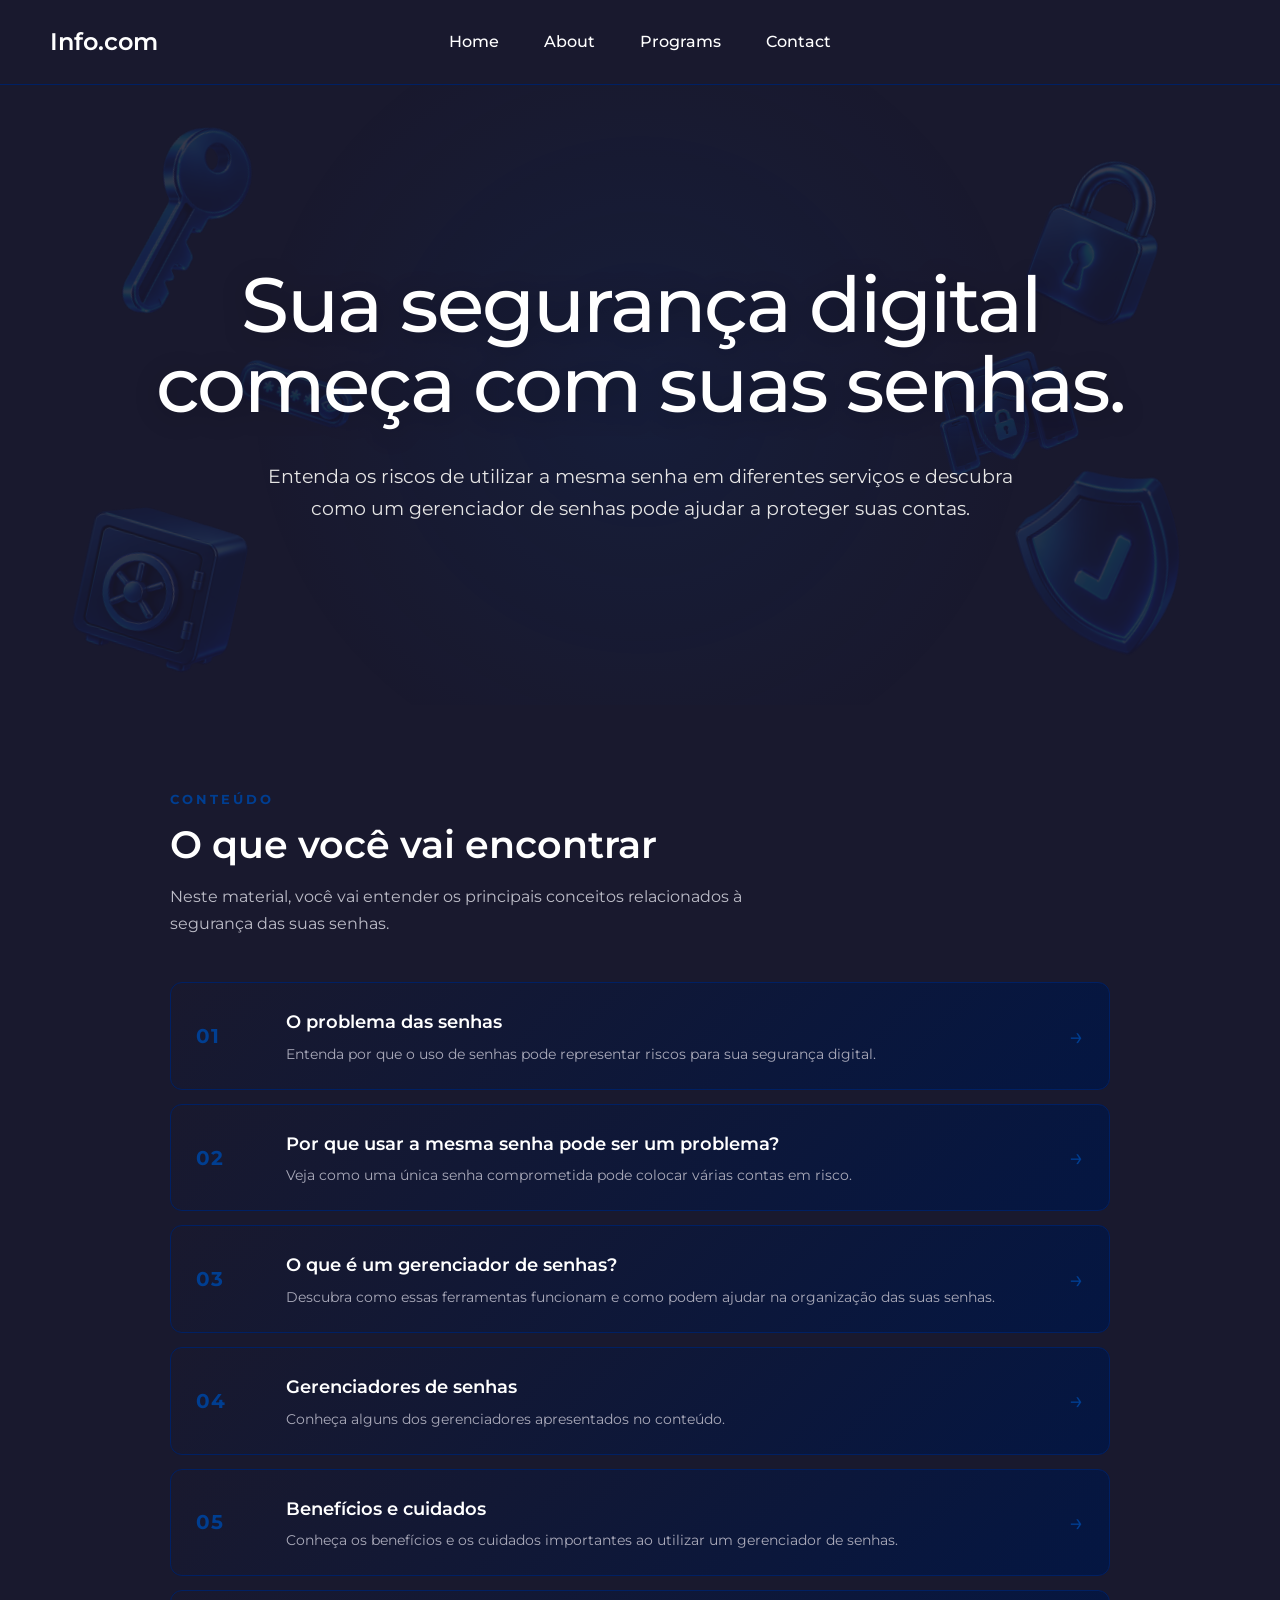
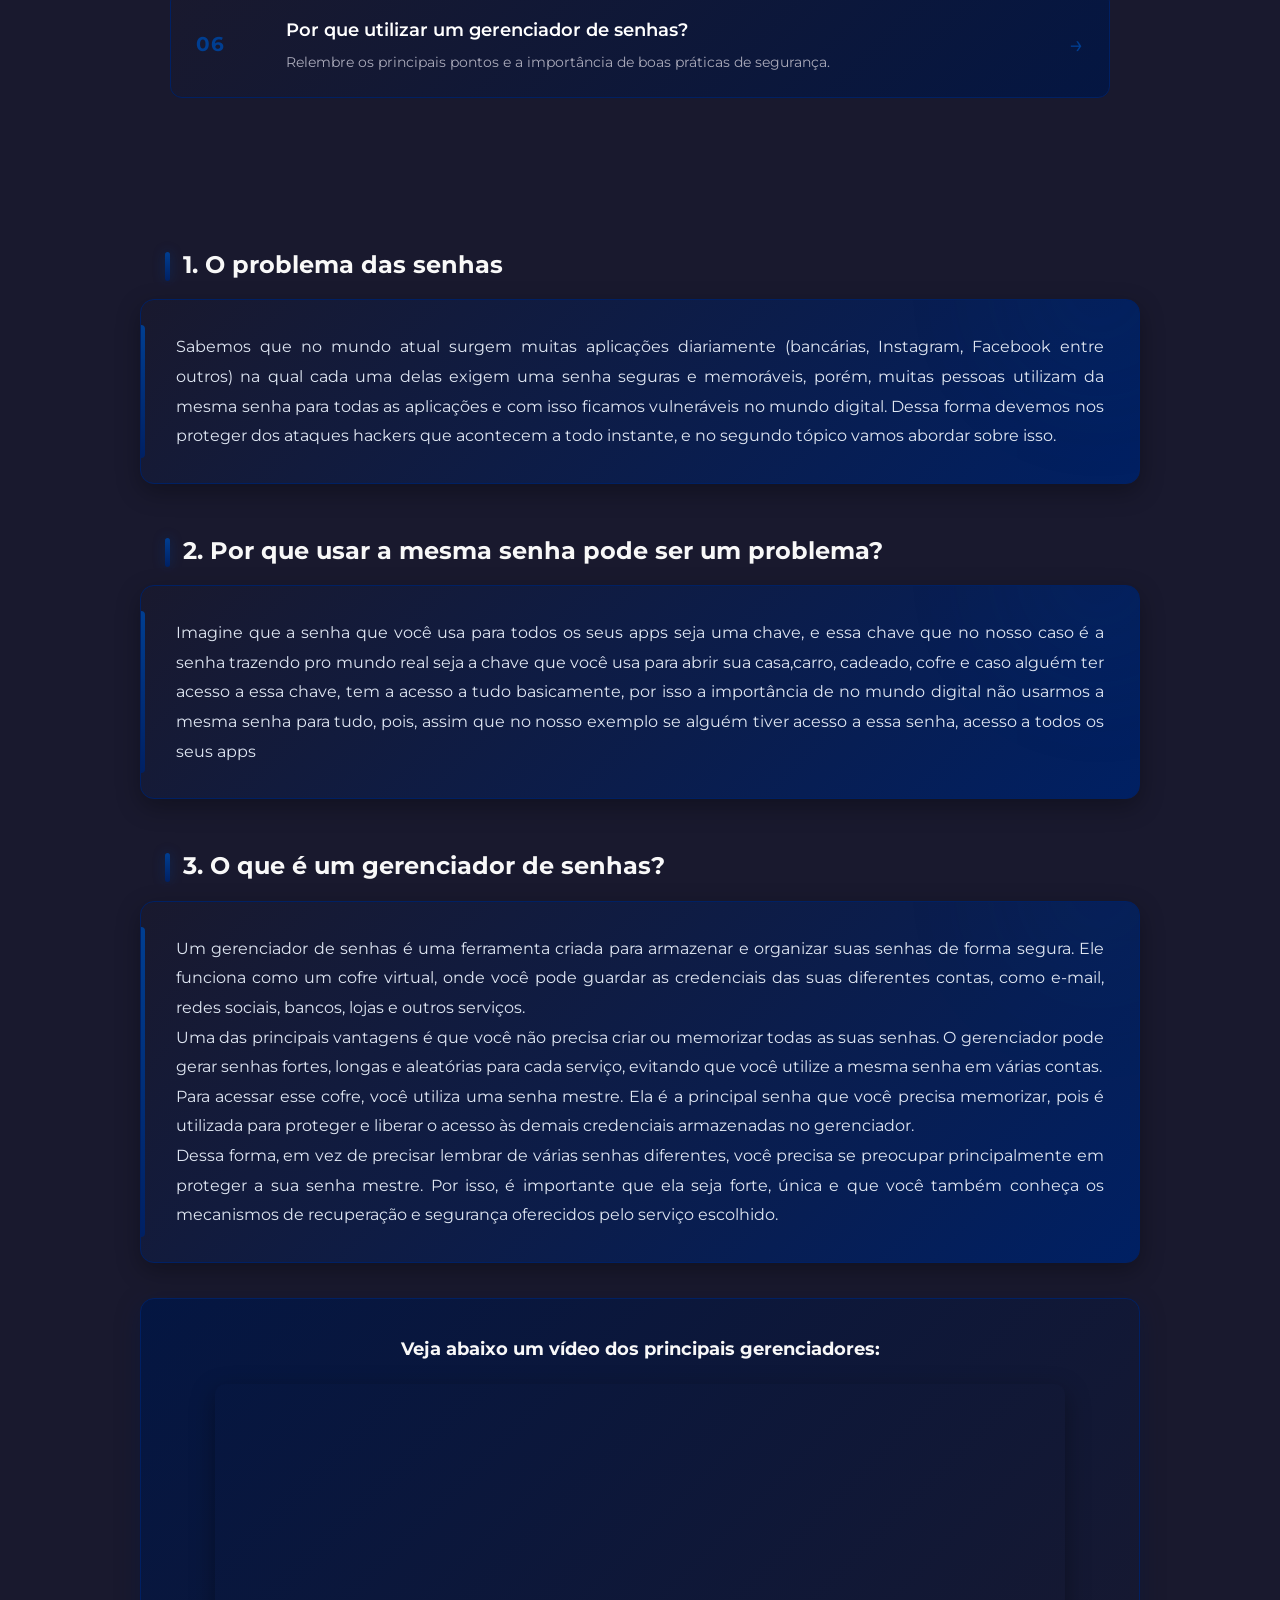
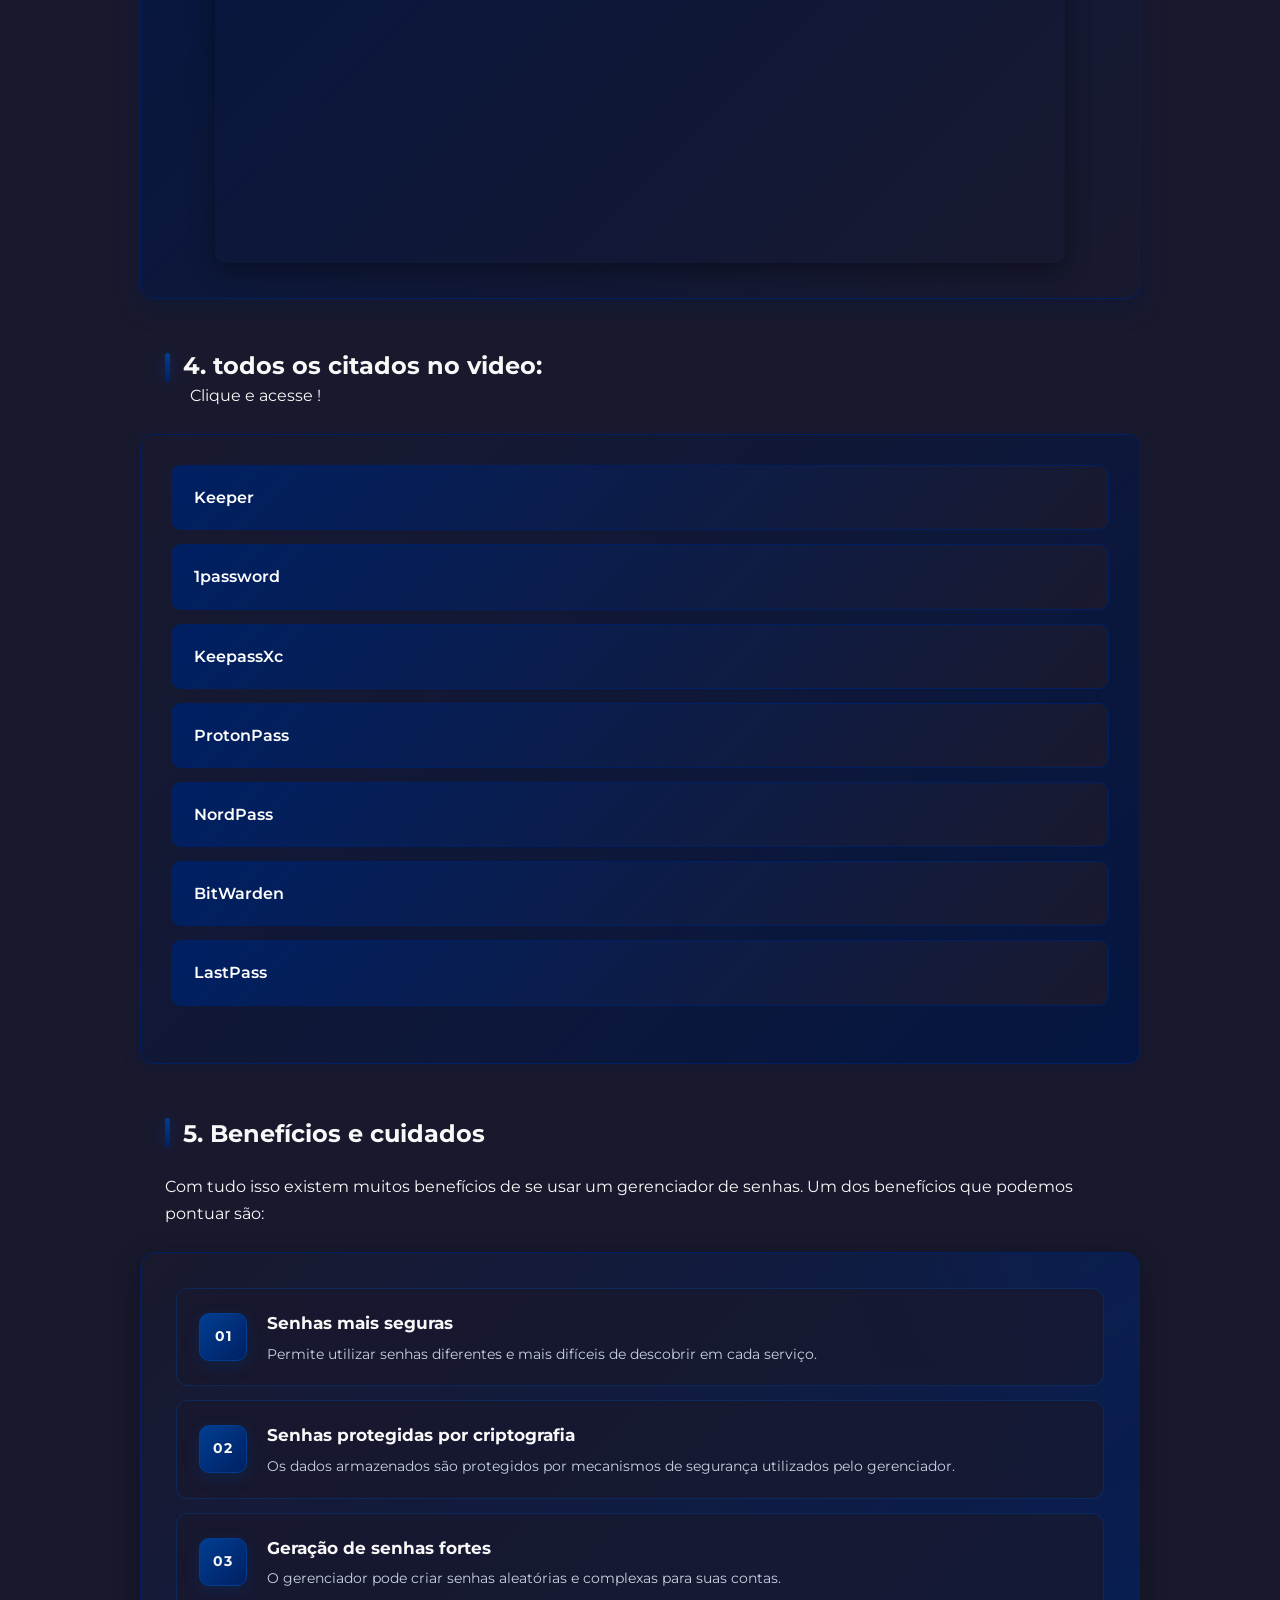
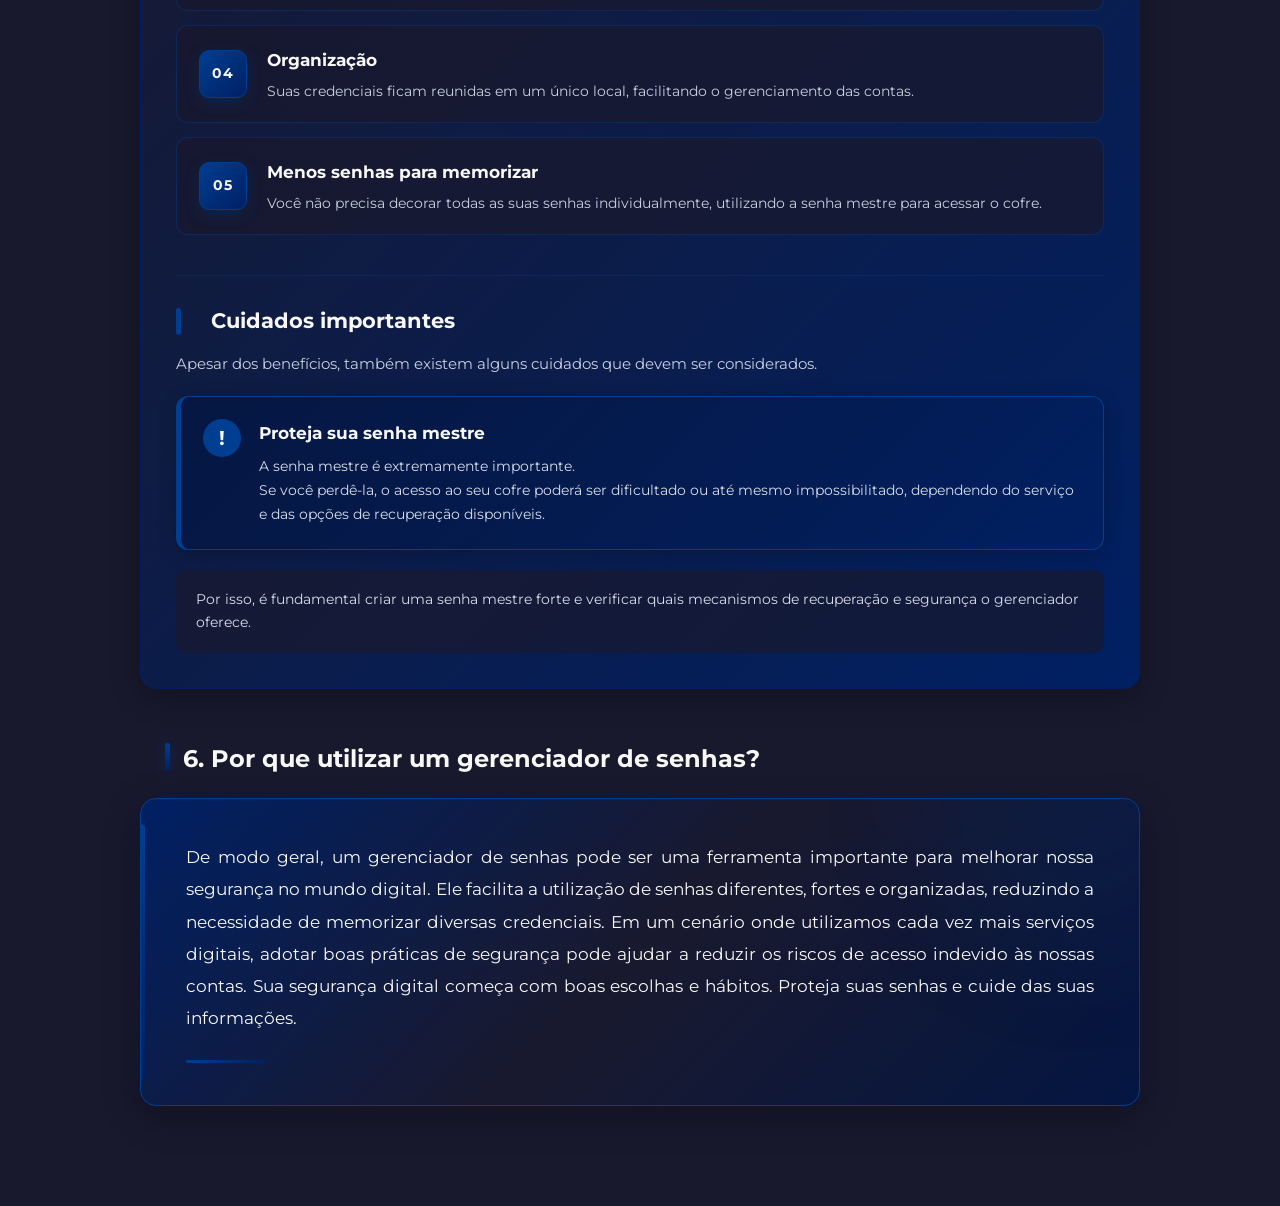
==== commit d15a3af7: "efieto + paragrafo" ====
--- a/index.html
+++ b/index.html
@@ -267,7 +267,7 @@
 
     <div class="titulo4" id="topico4">
         <h3>4. todos os citados no video:</h3>
-        <!-- <p>Clique e acesse !</p> -->
+        <p>Clique e acesse !</p>
     </div>
     <div class="topico4">
 
--- a/style.css
+++ b/style.css
@@ -1,7 +1,3 @@
-/* =========================================================
-   CONFIGURAÇÕES GERAIS
-========================================================= */
-
 * {
     margin: 0;
     padding: 0;
@@ -573,6 +569,30 @@
 }
 
 
+/* =========================================================
+   ANIMAÇÃO DE ENTRADA DO SITE
+========================================================= */
+
+body {
+    animation: entradaSite 2s cubic-bezier(0.22, 1, 0.36, 1) forwards;
+}
+
+
+@keyframes entradaSite {
+
+    from {
+        opacity: 0;
+
+        transform: translateY(40px);
+    }
+
+    to {
+        opacity: 1;
+
+        transform: translateY(0);
+    }
+
+}
 
 /* =========================================================
    TÓPICOS 1, 2 E 3
@@ -767,6 +787,15 @@
 
     box-shadow:
         0 0 12px rgba(0, 62, 145, 0.45);
+}
+
+.titulo4 p{
+    color: var(--branco);
+    padding-left: 18px;
+    position: relative;
+    font-size: 16px;
+    margin: 0 auto 25px;
+    padding: 0 25px;
 }
 
 /* =========================================================
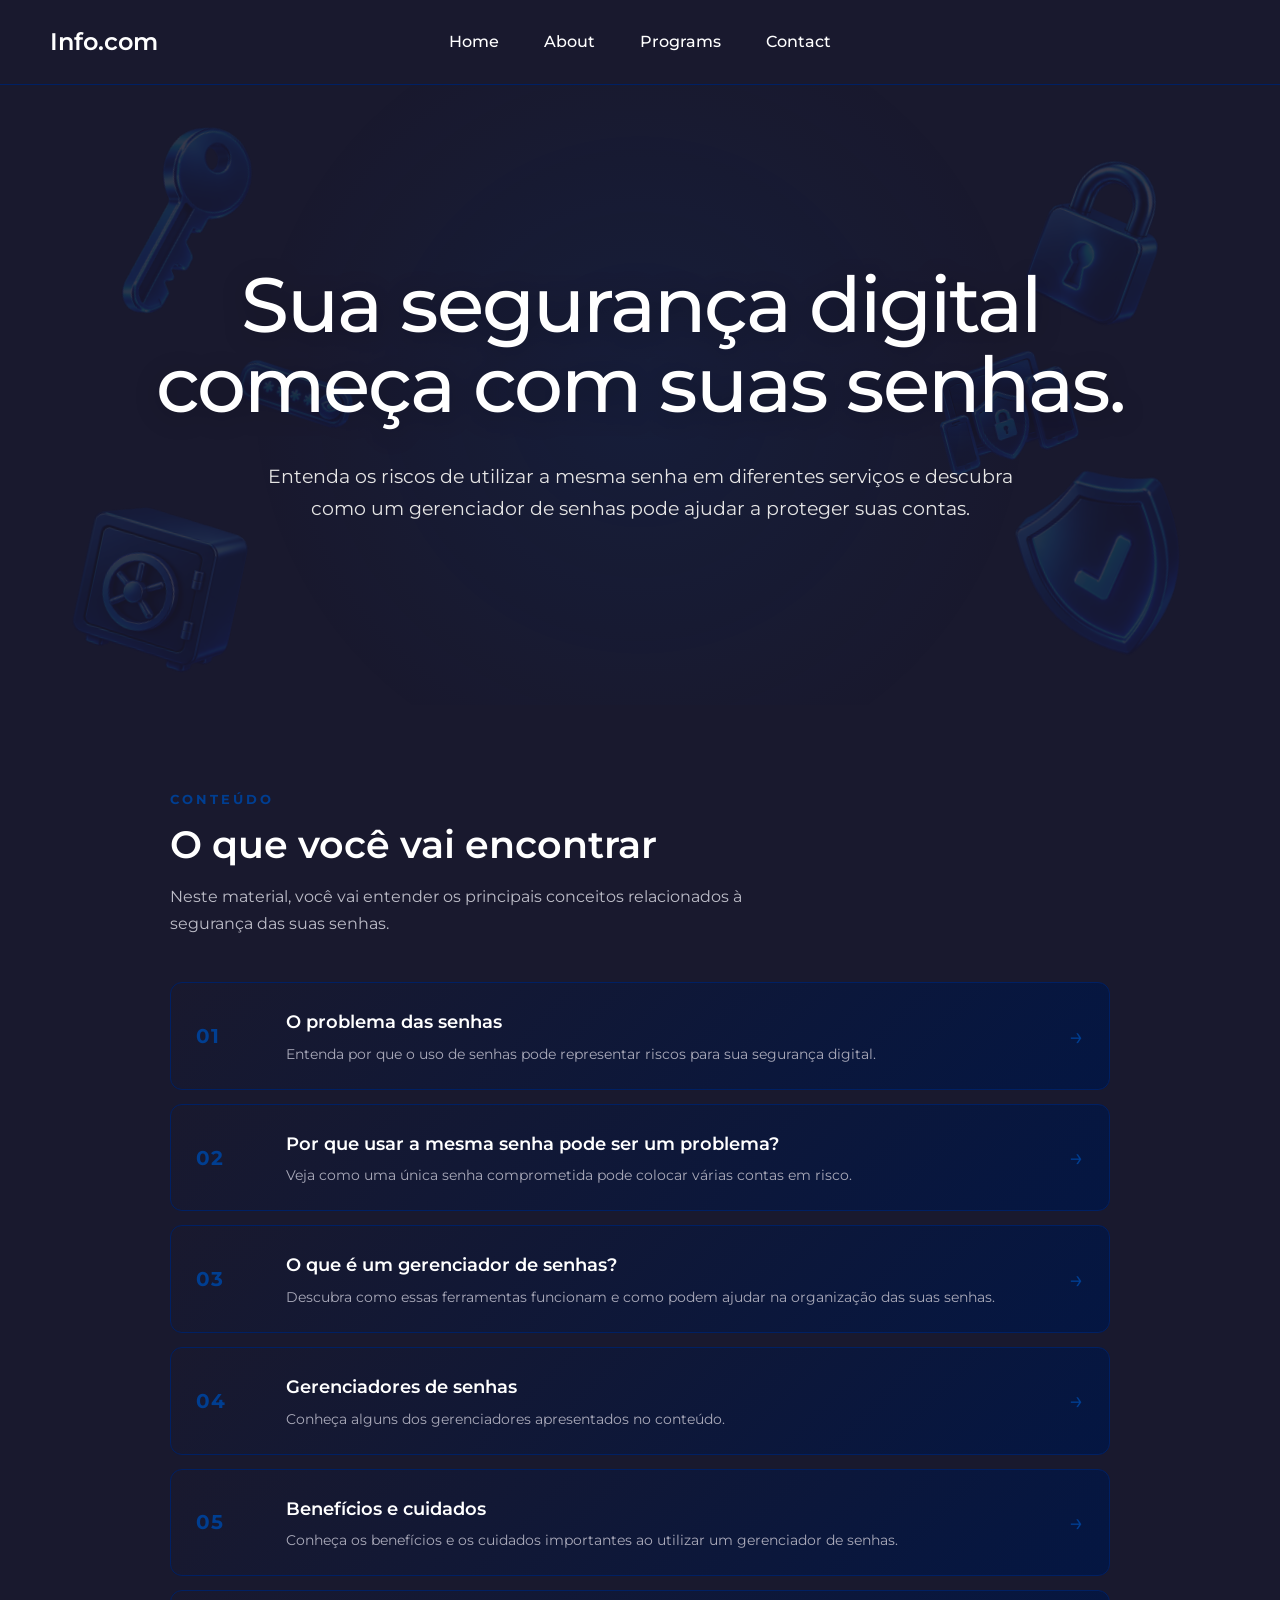
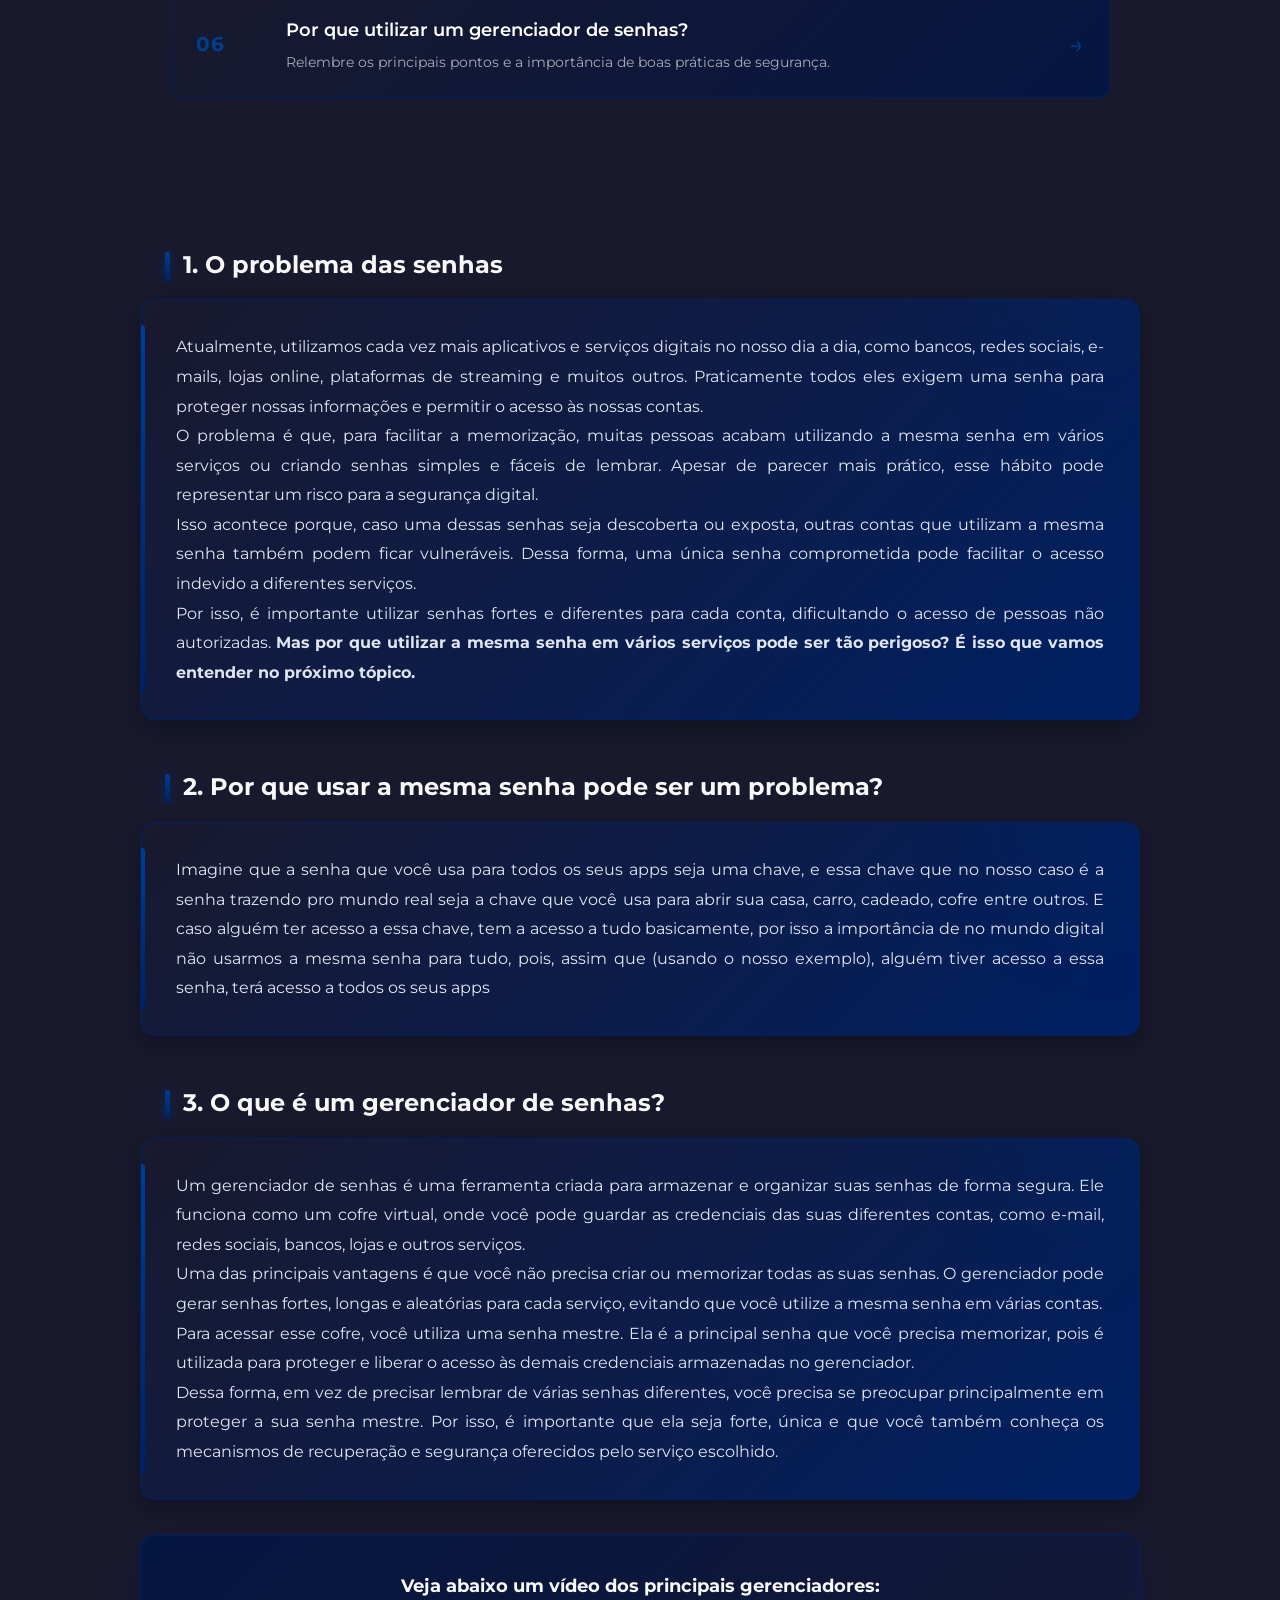
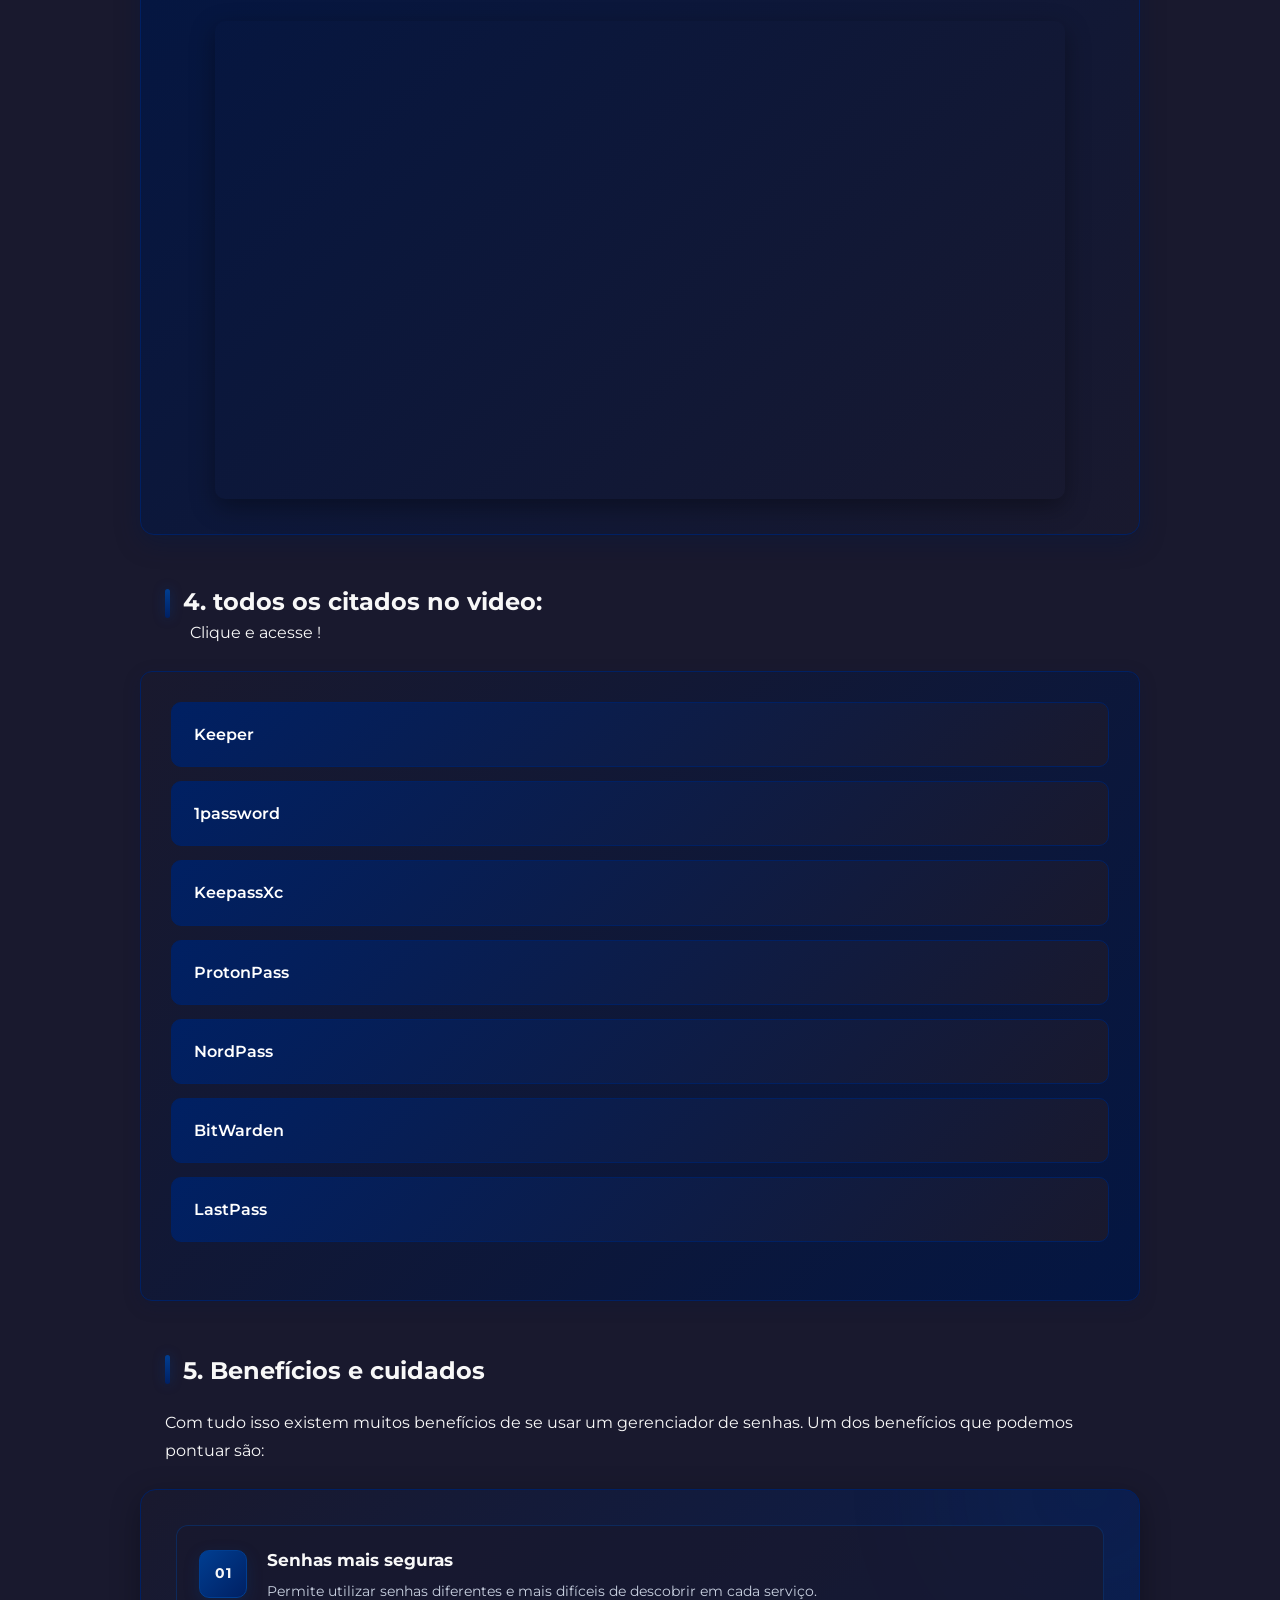
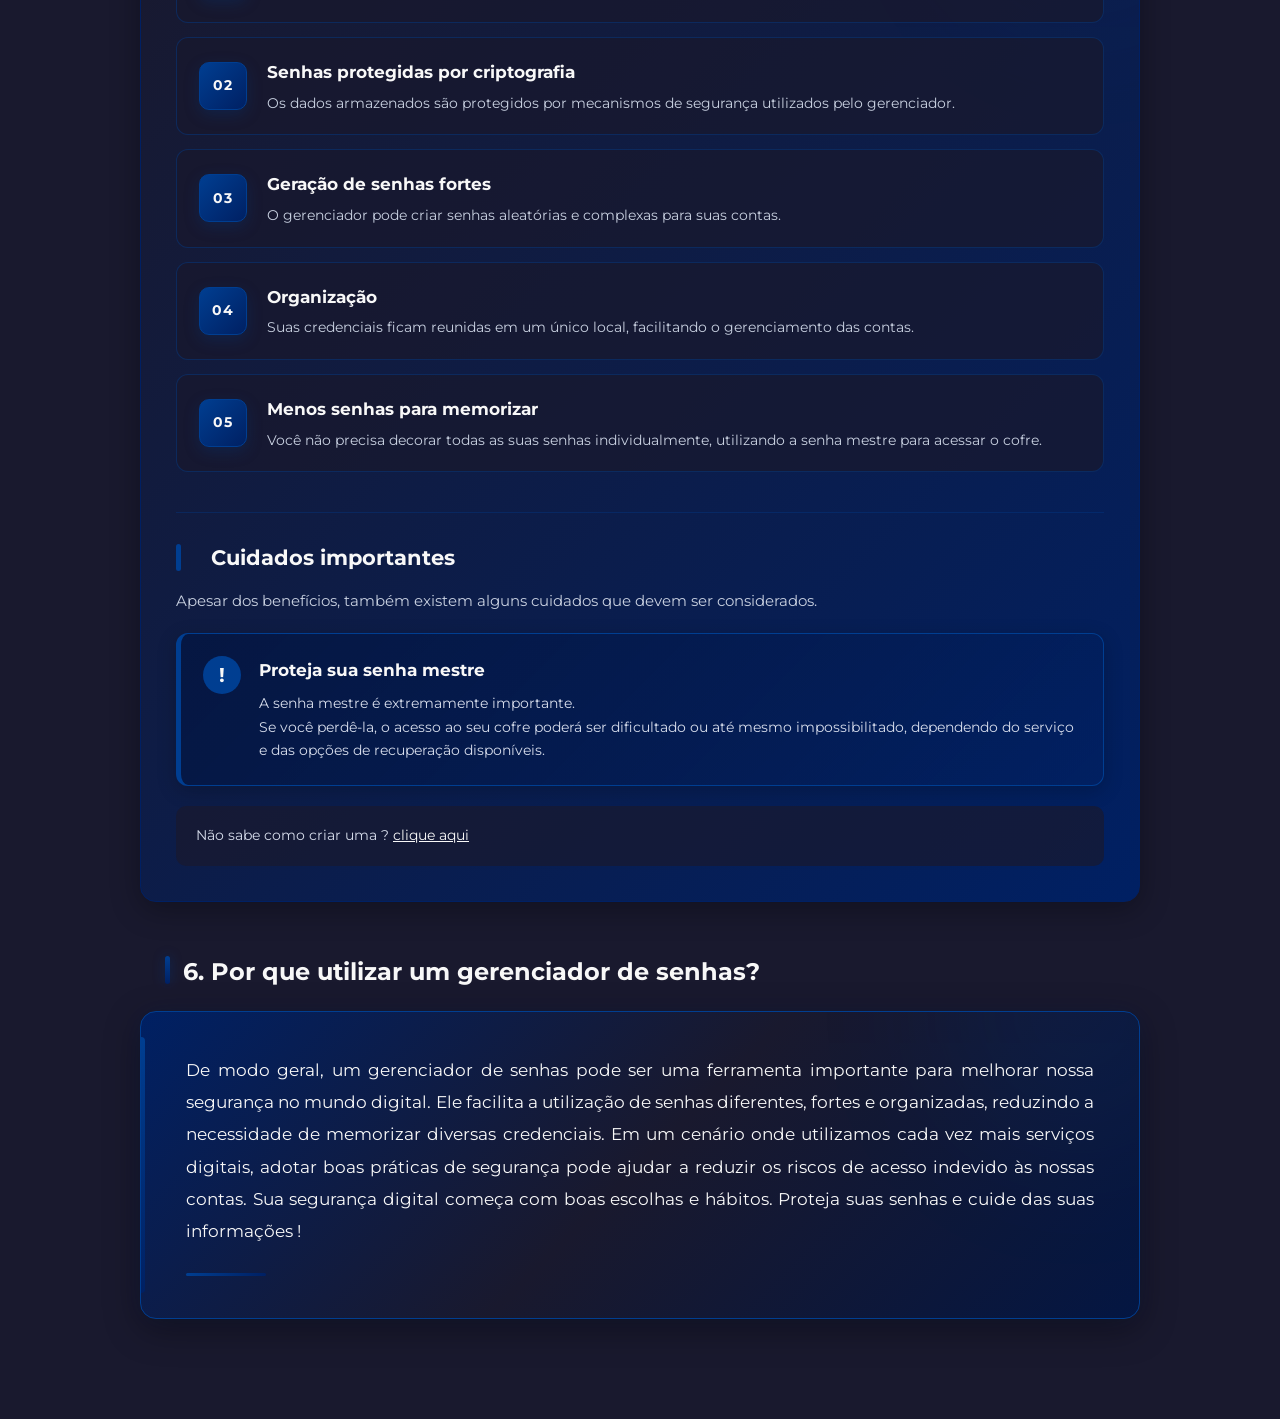
==== commit d36f3aa8: "Adicionando Links + melhorando topico" ====
--- a/index.html
+++ b/index.html
@@ -24,9 +24,7 @@
         </nav>
     </header>
 
-    <!-- =========================================================
-     ABERTURA DO SITE
-    ========================================================= -->
+    <!-- ABERTURA DO SITE -->
 
     <section class="hero">
 
@@ -63,9 +61,7 @@
         </div>
     </section>
 
-    <!-- =========================================================
-     SUMÁRIO
-    ========================================================= -->
+    <!-- SUMÁRIO -->
 
     <section class="sumario">
 
@@ -192,14 +188,36 @@
 
     <div class="topico1">
 
-        <p>Sabemos que no mundo atual surgem muitas aplicações diariamente
-            (bancárias, Instagram, Facebook entre outros) na qual cada uma delas exigem uma senha seguras e memoráveis,
-            porém,
-            muitas pessoas utilizam da mesma senha para todas as aplicações e com isso ficamos vulneráveis no mundo
-            digital.
-            Dessa forma devemos nos proteger dos ataques hackers que acontecem a todo instante, e no segundo tópico
-            vamos abordar
-            sobre isso.</p>
+        <p>
+            Atualmente, utilizamos cada vez mais aplicativos e serviços digitais
+            no nosso dia a dia, como bancos, redes sociais, e-mails, lojas online,
+            plataformas de streaming e muitos outros. Praticamente todos eles
+            exigem uma senha para proteger nossas informações e permitir o acesso
+            às nossas contas.
+        </p>
+
+        <p>
+            O problema é que, para facilitar a memorização, muitas pessoas acabam
+            utilizando a mesma senha em vários serviços ou criando senhas simples
+            e fáceis de lembrar. Apesar de parecer mais prático, esse hábito pode
+            representar um risco para a segurança digital.
+        </p>
+
+        <p>
+            Isso acontece porque, caso uma dessas senhas seja descoberta ou exposta,
+            outras contas que utilizam a mesma senha também podem ficar vulneráveis.
+            Dessa forma, uma única senha comprometida pode facilitar o acesso
+            indevido a diferentes serviços.
+        </p>
+
+        <p>
+            Por isso, é importante utilizar senhas fortes e diferentes para cada
+            conta, dificultando o acesso de pessoas não autorizadas.
+            <strong>Mas por que utilizar a mesma senha em vários serviços pode ser
+                tão perigoso? É isso que vamos entender no próximo tópico.</strong>
+        </p>
+
+    </div>
     </div>
 
 
@@ -214,11 +232,13 @@
         <p> Imagine que a senha que você usa para todos os seus
             apps seja uma chave, e essa chave que no nosso caso é a senha trazendo pro mundo real seja a chave que você
             usa para
-            abrir sua casa,carro, cadeado, cofre e caso alguém ter acesso a essa chave, tem a acesso a tudo basicamente,
+            abrir sua casa, carro, cadeado, cofre entre outros. E caso alguém ter acesso a essa chave, tem a acesso a
+            tudo basicamente,
             por isso a
-            importância de no mundo digital não usarmos a mesma senha para tudo, pois, assim que no nosso exemplo se
+            importância de no mundo digital não usarmos a mesma senha para tudo, pois, assim que (usando o nosso
+            exemplo),
             alguém tiver
-            acesso a essa senha, acesso a todos os seus apps</p>
+            acesso a essa senha, terá acesso a todos os seus apps</p>
     </div>
 
 
@@ -273,31 +293,31 @@
 
         <div class="lista">
             <ul>
-                <a href="http://">
+                <a href="https://www.keepersecurity.com/pt_BR/">
                     <li>Keeper</li>
                 </a>
 
-                <a href="http://">
+                <a href="https://1password.com/pt">
                     <li>1password</li>
                 </a>
 
-                <a href="http://">
+                <a href="https://keepassxc.org/">
                     <li>KeepassXc</li>
                 </a>
 
-                <a href="http://">
+                <a href="https://proton.me/pt-br/pass">
                     <li>ProtonPass</li>
                 </a>
 
-                <a href="http://">
+                <a href="https://nordpass.com/">
                     <li>NordPass</li>
                 </a>
 
-                <a href="http://">
+                <a href="https://bitwarden.com/">
                     <li>BitWarden</li>
                 </a>
 
-                <a href="http://">
+                <a href="https://www.lastpass.com/pt">
                     <li>LastPass</li>
                 </a>
             </ul>
@@ -305,11 +325,7 @@
         <br>
     </div>
 
-    <!-- Listando benefícios -->
-
-    <!-- =========================================================
-     TÓPICO 5 - BENEFÍCIOS E CUIDADOS
-    ========================================================= -->
+    <!-- TÓPICO 5  - Listando benefícios -->
 
     <div class="titulo5" id="topico5">
         <h3>5. Benefícios e cuidados</h3>
@@ -464,9 +480,9 @@
 
 
             <p class="cuidados-final">
-                Por isso, é fundamental criar uma senha mestre forte e
-                verificar quais mecanismos de recuperação e segurança
-                o gerenciador oferece.
+                Não sabe como criar uma ? <a
+                    href="https://bitwarden.com/pt-br/resources/how-to-create-strong-password-ideas-for-better-security/#como-gerar-senhas-fortes">clique
+                    aqui</a>
             </p>
 
         </div>
@@ -486,7 +502,7 @@
             diversas credenciais.
             Em um cenário onde utilizamos cada vez mais serviços digitais, adotar boas práticas de segurança pode ajudar
             a reduzir os riscos de acesso indevido às nossas contas.
-            Sua segurança digital começa com boas escolhas e hábitos. Proteja suas senhas e cuide das suas informações.
+            Sua segurança digital começa com boas escolhas e hábitos. Proteja suas senhas e cuide das suas informações !
         </p>
     </div>
 </body>
--- a/style.css
+++ b/style.css
@@ -1377,6 +1377,10 @@
     line-height: 1.7;
 }
 
+.cuidados-final a{
+    color: var(--branco)
+   
+}
 
 /* =========================================================
    TÓPICO 6 - CONCLUSÃO
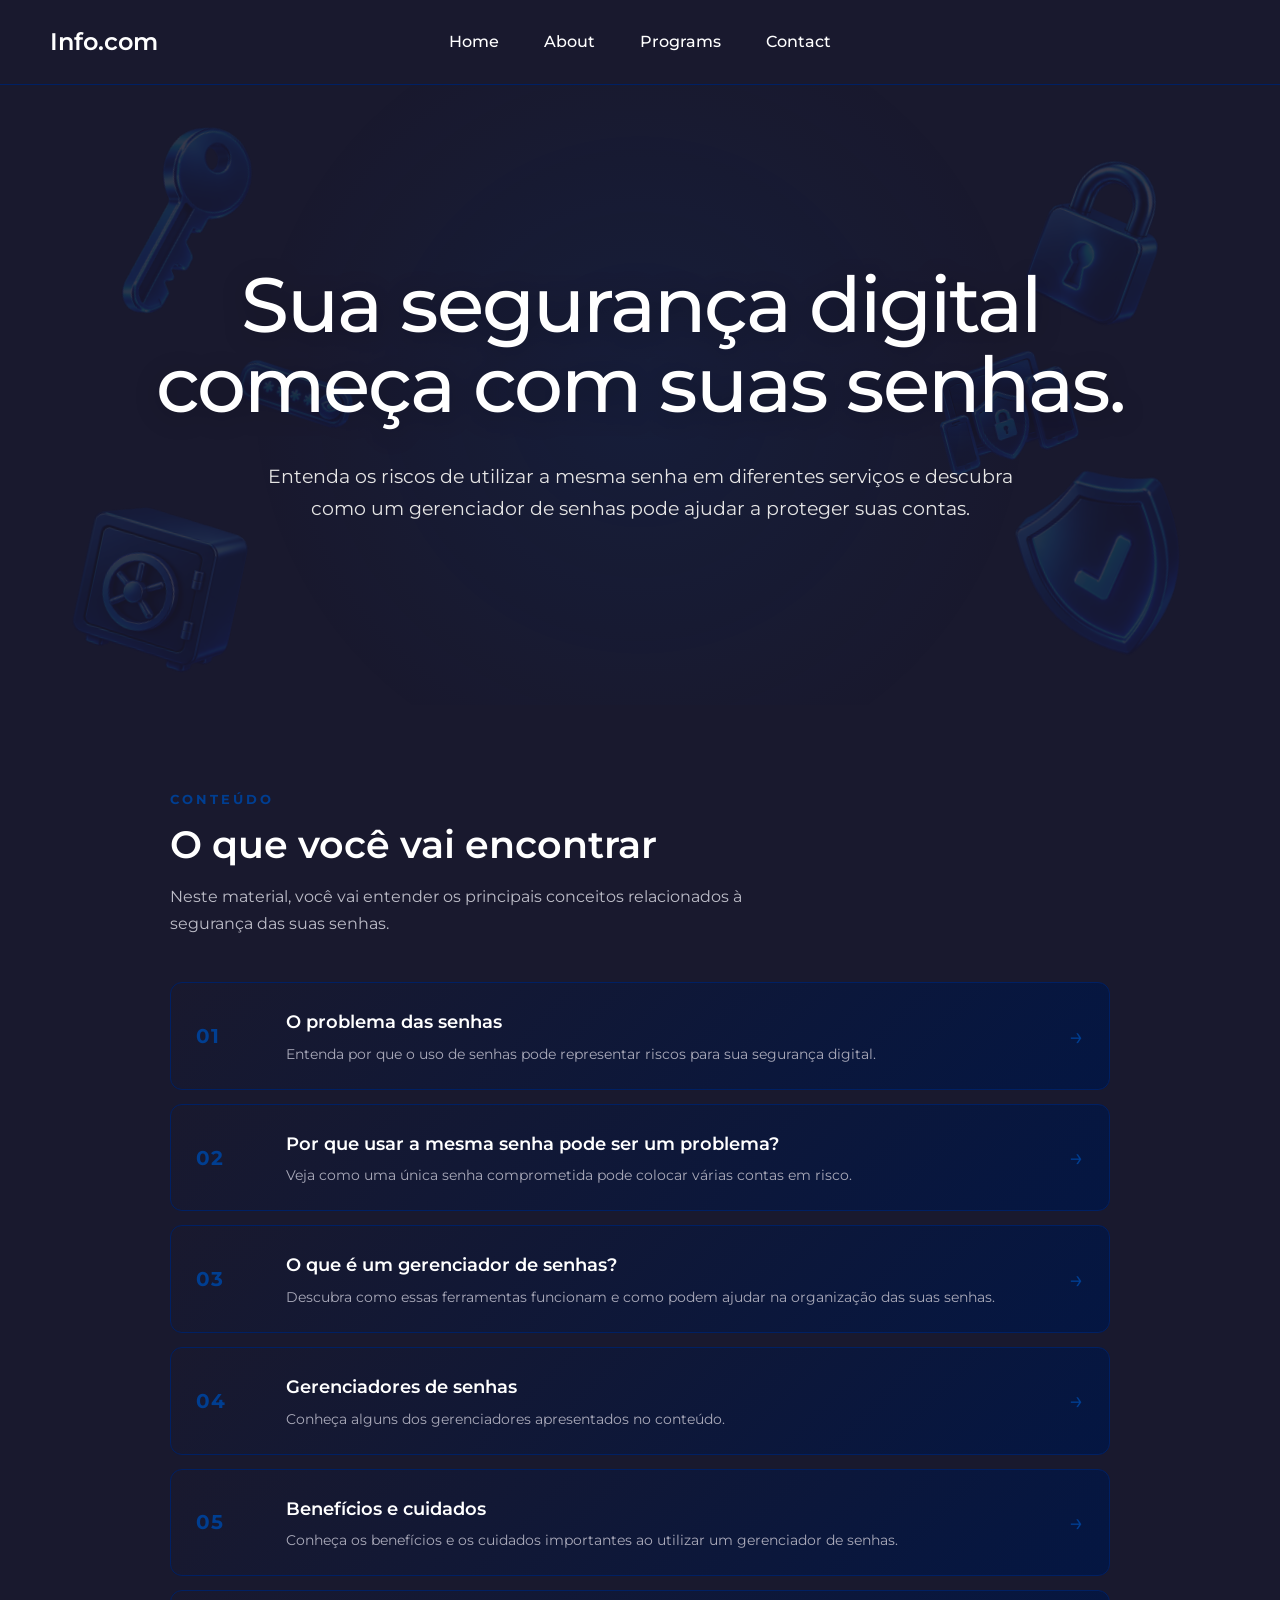
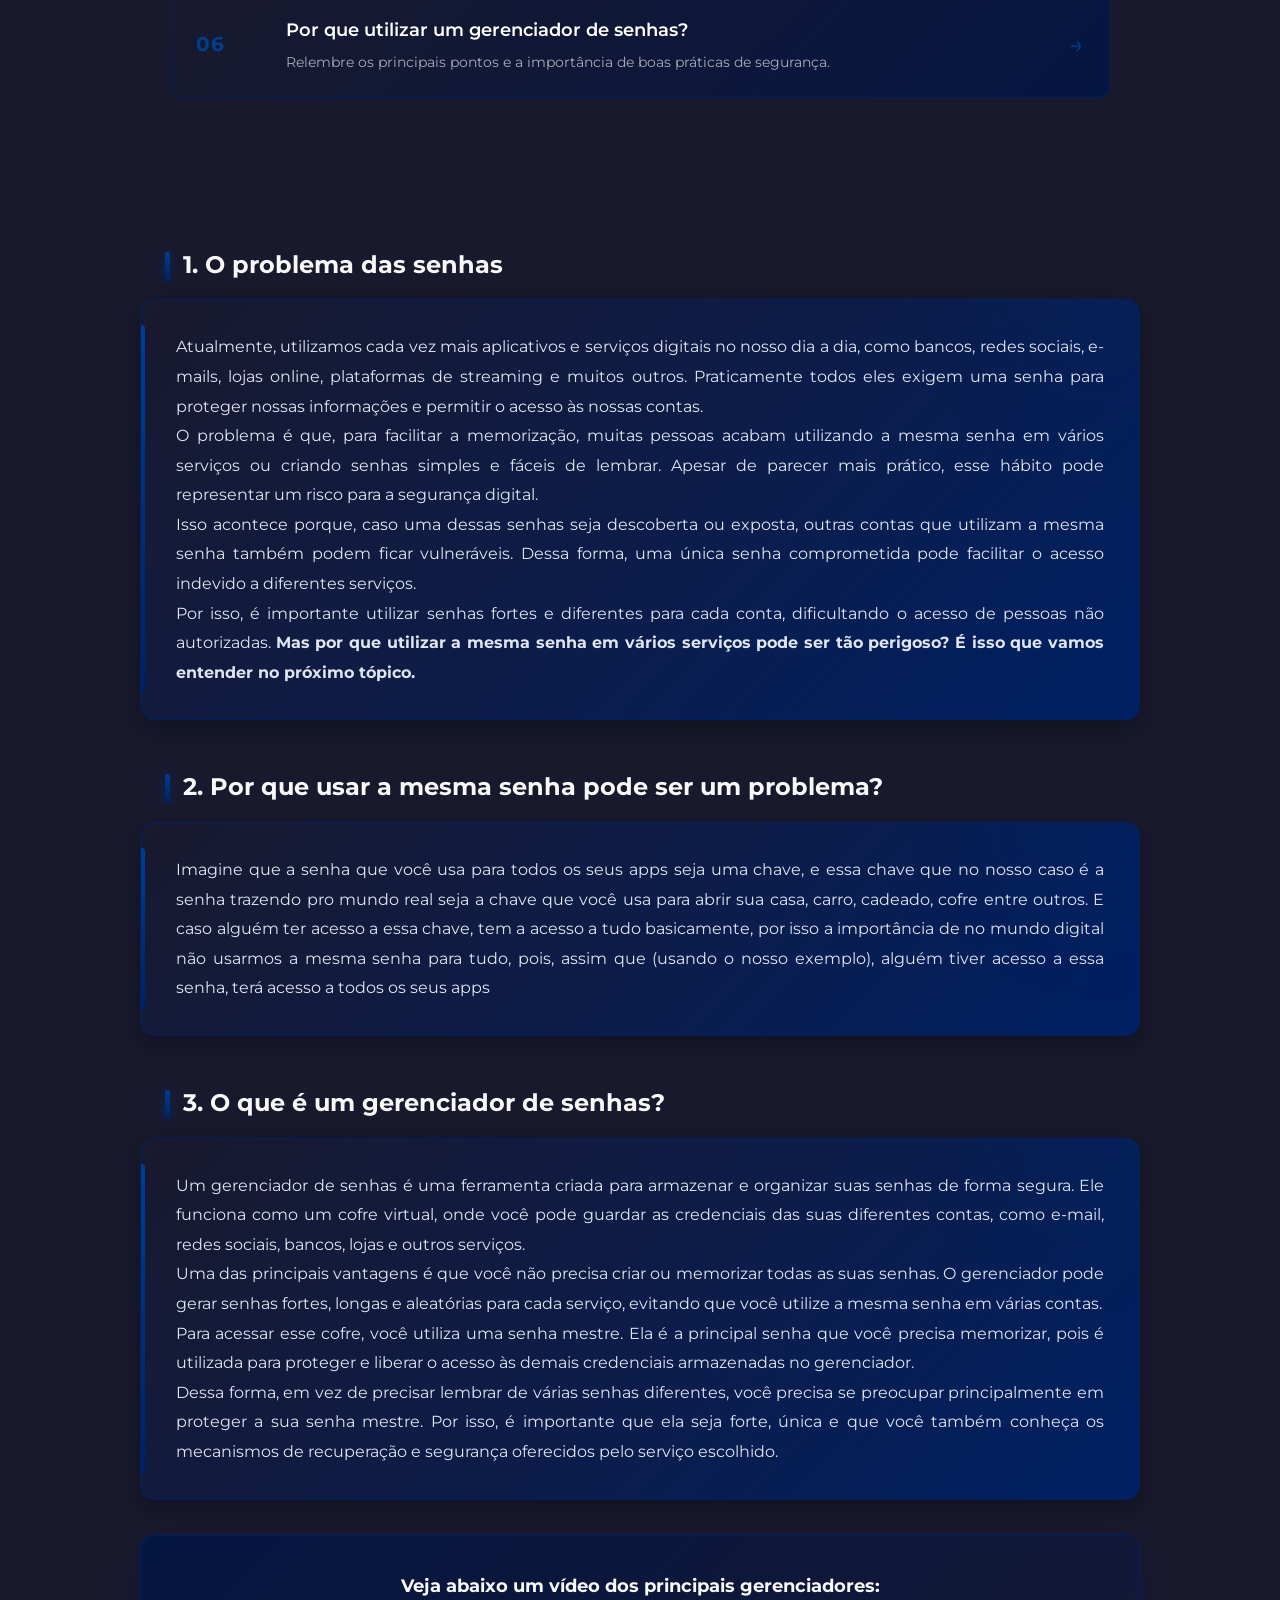
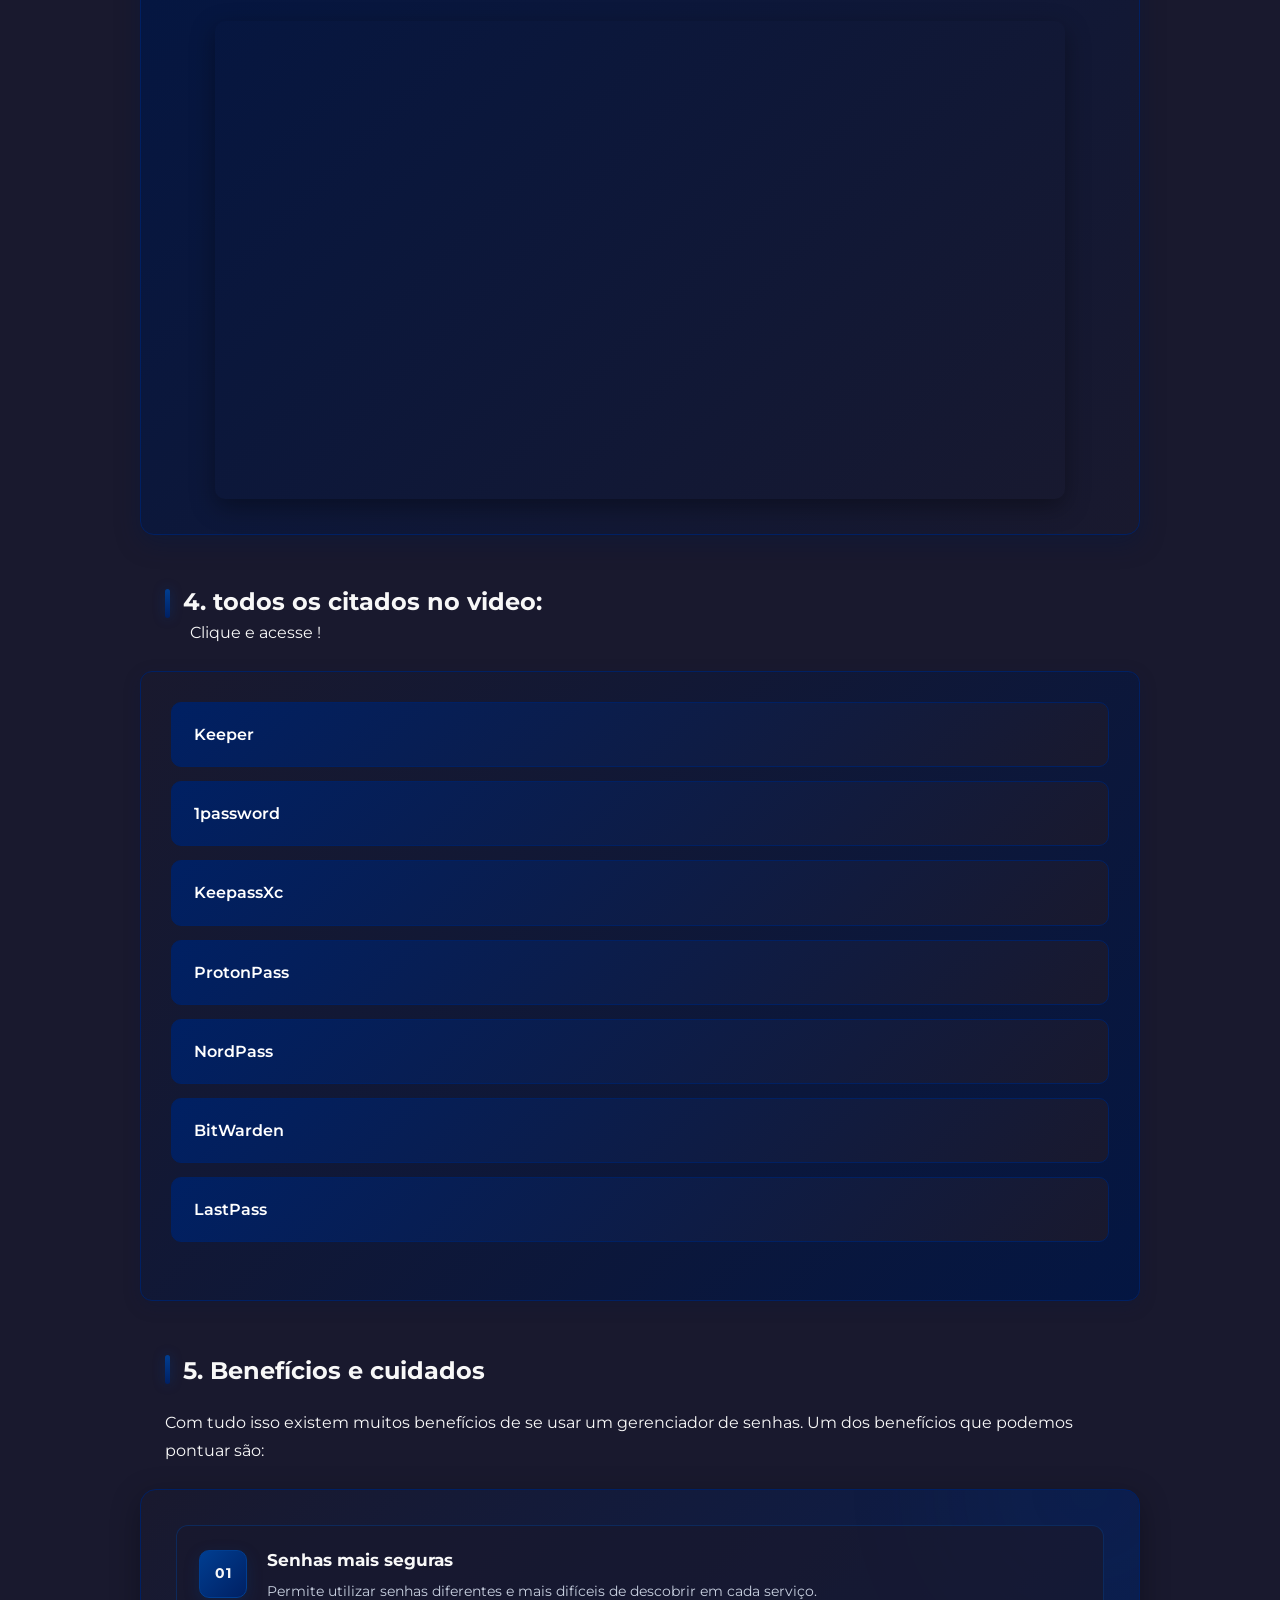
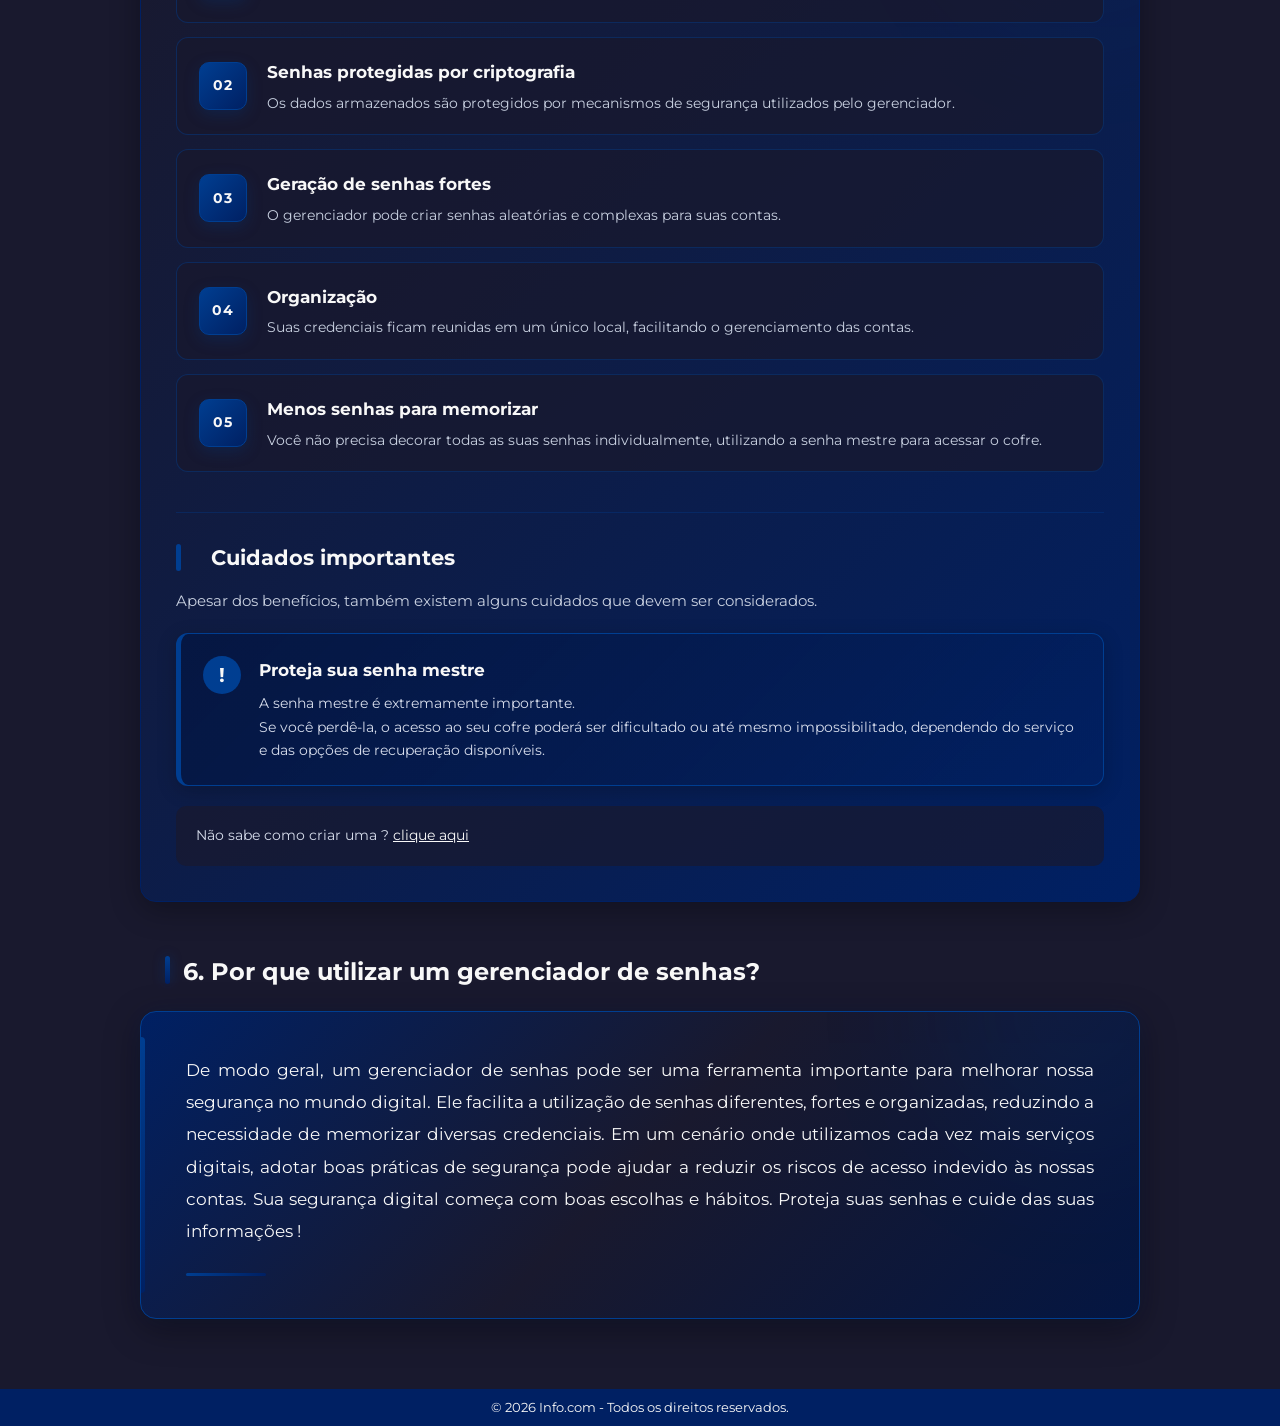
==== commit fbd3ffc4: "Adicionando footer" ====
--- a/index.html
+++ b/index.html
@@ -505,6 +505,11 @@
             Sua segurança digital começa com boas escolhas e hábitos. Proteja suas senhas e cuide das suas informações !
         </p>
     </div>
+
+    
+    <footer>
+        <p>© 2026 Info.com - Todos os direitos reservados.</p>
+    </footer>
 </body>
 
 </html>
--- a/style.css
+++ b/style.css
@@ -9,9 +9,7 @@
 }
 
 
-/* =========================================================
-   PALETA DE CORES
-========================================================= */
+/* PALETA DE CORES */
 
 :root {
     --azul-marinho: #041642;
@@ -29,9 +27,9 @@
 }
 
 
-/* =========================================================
+/* 
    ABERTURA / HERO
-========================================================= */
+ */
 
 .hero {
     position: relative;
@@ -59,9 +57,9 @@
 }
 
 
-/* =========================================================
+/* 
    CAMADA DOS ÍCONES
-========================================================= */
+ */
 
 .hero-icones {
     position: absolute;
@@ -78,9 +76,9 @@
 }
 
 
-/* =========================================================
+/* 
    ÍCONES
-========================================================= */
+ */
 
 .icone-hero {
     position: absolute;
@@ -97,9 +95,9 @@
 }
 
 
-/* =========================================================
+/* 
    CHAVE
-========================================================= */
+ */
 
 .icone-hero.chave {
     width: 180px;
@@ -114,9 +112,9 @@
 }
 
 
-/* =========================================================
+/* 
    CADEADO
-========================================================= */
+ */
 
 .icone-hero.cadeado {
     width: 150px;
@@ -131,9 +129,9 @@
 }
 
 
-/* =========================================================
+/* 
    COFRE
-========================================================= */
+ */
 
 .icone-hero.cofre {
     width: 190px;
@@ -148,9 +146,9 @@
 }
 
 
-/* =========================================================
+/* 
    ESCUDO
-========================================================= */
+ */
 
 .icone-hero.escudo {
     width: 180px;
@@ -165,9 +163,9 @@
 }
 
 
-/* =========================================================
+/* 
    SENHA
-========================================================= */
+ */
 
 .icone-hero.senha {
     width: 130px;
@@ -182,9 +180,9 @@
 }
 
 
-/* =========================================================
+/* 
    DISPOSITIVOS
-========================================================= */
+ */
 
 .icone-hero.dispositivos {
     width: 150px;
@@ -199,9 +197,9 @@
 }
 
 
-/* =========================================================
+/* 
    CONTEÚDO
-========================================================= */
+ */
 
 .hero-conteudo {
     position: relative;
@@ -216,9 +214,9 @@
 }
 
 
-/* =========================================================
+/* 
    TÍTULO
-========================================================= */
+ */
 
 .hero h1 {
     margin: 0;
@@ -238,9 +236,9 @@
 }
 
 
-/* =========================================================
+/* 
    DESCRIÇÃO
-========================================================= */
+ */
 
 .hero p {
     max-width: 750px;
@@ -257,9 +255,9 @@
 }
 
 
-/* =========================================================
+/* 
    ANIMAÇÃO DOS ÍCONES
-========================================================= */
+ */
 
 @keyframes flutuarHero {
 
@@ -277,9 +275,9 @@
 
 }
 
-/* =========================================================
+/* 
    SUMÁRIO
-========================================================= */
+ */
 
 .sumario {
     width: 100%;
@@ -292,9 +290,9 @@
 }
 
 
-/* =========================================================
+/* 
    CABEÇALHO DO SUMÁRIO
-========================================================= */
+ */
 
 .sumario-cabecalho {
     margin-bottom: 45px;
@@ -338,9 +336,9 @@
 }
 
 
-/* =========================================================
+/* 
    LISTA
-========================================================= */
+ */
 
 .sumario-lista {
     display: flex;
@@ -351,9 +349,9 @@
 }
 
 
-/* =========================================================
+/* 
    ITEM
-========================================================= */
+ */
 
 .sumario-item {
     display: grid;
@@ -383,9 +381,9 @@
 }
 
 
-/* =========================================================
+/* 
    NÚMERO
-========================================================= */
+ */
 
 .sumario-item .numero {
     color: var(--azul);
@@ -398,9 +396,9 @@
 }
 
 
-/* =========================================================
+/* 
    TÍTULO
-========================================================= */
+ */
 
 .sumario-item h3 {
     margin: 0;
@@ -413,9 +411,9 @@
 }
 
 
-/* =========================================================
+/* 
    DESCRIÇÃO
-========================================================= */
+ */
 
 .sumario-item p {
     margin-top: 6px;
@@ -428,9 +426,9 @@
 }
 
 
-/* =========================================================
+/* 
    SETA
-========================================================= */
+ */
 
 .sumario-item .seta {
     color: var(--azul);
@@ -445,9 +443,9 @@
 }
 
 
-/* =========================================================
+/* 
    HOVER
-========================================================= */
+ */
 
 .sumario-item:hover {
     transform: translateX(6px);
@@ -465,9 +463,9 @@
     transform: translateX(5px);
 }
 
-/* =========================================================
+/* 
    CABEÇALHO
-========================================================= */
+ */
 
 body>head {
     display: block;
@@ -555,9 +553,9 @@
     transform: translateY(-2px);
 }
 
-/* =========================================================
+/* 
    BODY
-========================================================= */
+ */
 
 body {
     font-family: 'Montserrat', sans-serif;
@@ -569,9 +567,9 @@
 }
 
 
-/* =========================================================
+/* 
    ANIMAÇÃO DE ENTRADA DO SITE
-========================================================= */
+ */
 
 body {
     animation: entradaSite 2s cubic-bezier(0.22, 1, 0.36, 1) forwards;
@@ -594,9 +592,9 @@
 
 }
 
-/* =========================================================
+/* 
    TÓPICOS 1, 2 E 3
-========================================================= */
+ */
 
 .topico1,
 .topico2,
@@ -630,9 +628,9 @@
 }
 
 
-/* =========================================================
+/* 
    BRILHO DECORATIVO
-========================================================= */
+ */
 
 .topico1::before,
 .topico2::before,
@@ -659,9 +657,9 @@
 }
 
 
-/* =========================================================
+/* 
    BARRA LATERAL
-========================================================= */
+ */
 
 .topico1::after,
 .topico2::after,
@@ -684,9 +682,9 @@
 }
 
 
-/* =========================================================
+/* 
    HOVER
-========================================================= */
+ */
 
 .topico1:hover,
 .topico2:hover,
@@ -701,9 +699,9 @@
 }
 
 
-/* =========================================================
+/* 
    TEXTO
-========================================================= */
+ */
 
 .topico1 p,
 .topico2 p,
@@ -724,9 +722,9 @@
 }
 
 
-/* =========================================================
+/* 
    TÍTULOS
-========================================================= */
+ */
 
 .titulo1,
 .titulo2,
@@ -760,9 +758,9 @@
 }
 
 
-/* =========================================================
+/* 
    BARRA AZUL DOS TÍTULOS
-========================================================= */
+ */
 
 .titulo1 h3::before,
 .titulo2 h3::before,
@@ -789,7 +787,7 @@
         0 0 12px rgba(0, 62, 145, 0.45);
 }
 
-.titulo4 p{
+.titulo4 p {
     color: var(--branco);
     padding-left: 18px;
     position: relative;
@@ -798,9 +796,9 @@
     padding: 0 25px;
 }
 
-/* =========================================================
+/* 
    ÁREA DO VÍDEO
-========================================================= */
+ */
 
 .video {
     max-width: 1000px;
@@ -856,9 +854,9 @@
 }
 
 
-/* =========================================================
+/* 
    BOTÃO / LINK DO VÍDEO
-========================================================= */
+ */
 
 .video iframe {
     width: 100%;
@@ -877,9 +875,9 @@
 
 
 
-/* =========================================================
+/* 
    SEÇÃO 4 - GERENCIADORES
-========================================================= */
+ */
 
 .topico4 {
     max-width: 1000px;
@@ -901,9 +899,9 @@
 }
 
 
-/* =========================================================
+/* 
    LISTA DOS GERENCIADORES
-========================================================= */
+ */
 
 .topico4 .lista ul {
     list-style: none;
@@ -920,9 +918,9 @@
 }
 
 
-/* =========================================================
+/* 
    CADA GERENCIADOR
-========================================================= */
+ */
 
 .topico4 .lista li {
     width: 100%;
@@ -945,9 +943,9 @@
 }
 
 
-/* =========================================================
+/* 
    LINK
-========================================================= */
+ */
 
 .topico4 .lista a {
     display: block;
@@ -964,9 +962,9 @@
 }
 
 
-/* =========================================================
+/* 
    HOVER
-========================================================= */
+ */
 
 .topico4 .lista li:hover {
     transform: translateX(5px);
@@ -981,9 +979,9 @@
         0 6px 18px rgba(0, 62, 145, 0.25);
 }
 
-/* =========================================================
+/* 
    AVISO DA SENHA MESTRE
-========================================================= */
+ */
 
 .topico4 .aviso {
     width: auto;
@@ -1005,9 +1003,7 @@
     line-height: 1.7;
 }
 
-/* =========================================================
-   TÓPICO 5 - BENEFÍCIOS E CUIDADOS
-========================================================= */
+/* TÓPICO 5 - BENEFÍCIOS E CUIDADOS */
 
 .titulo5 {
     max-width: 1000px;
@@ -1046,9 +1042,7 @@
 }
 
 
-/* =========================================================
-   CONTAINER PRINCIPAL
-========================================================= */
+/* CONTAINER PRINCIPAL */
 
 .topico5 {
     position: relative;
@@ -1099,9 +1093,7 @@
 }
 
 
-/* =========================================================
-   LISTA DE BENEFÍCIOS
-========================================================= */
+/* LISTA DE BENEFÍCIOS */
 
 .beneficios-lista {
     position: relative;
@@ -1116,9 +1108,7 @@
 }
 
 
-/* =========================================================
-   CARD DE BENEFÍCIO
-========================================================= */
+/* CARD DE BENEFÍCIO */
 
 .beneficio {
     display: flex;
@@ -1142,9 +1132,7 @@
         box-shadow 0.25s ease;
 }
 
-/* =========================================================
-   NÚMERO
-========================================================= */
+/* NÚMERO */
 
 .beneficio-numero {
     flex-shrink: 0;
@@ -1178,9 +1166,7 @@
 }
 
 
-/* =========================================================
-   CONTEÚDO DO BENEFÍCIO
-========================================================= */
+/* CONTEÚDO DO BENEFÍCIO */
 
 .beneficio-conteudo {
     flex: 1;
@@ -1209,9 +1195,7 @@
 }
 
 
-/* =========================================================
-   CUIDADOS
-========================================================= */
+/* CUIDADOS */
 
 .cuidados {
     position: relative;
@@ -1226,9 +1210,7 @@
 }
 
 
-/* =========================================================
-   TÍTULO DOS CUIDADOS
-========================================================= */
+/* TÍTULO DOS CUIDADOS */
 
 .cuidados-titulo {
     display: flex;
@@ -1263,9 +1245,7 @@
 }
 
 
-/* =========================================================
-   INTRODUÇÃO DOS CUIDADOS
-========================================================= */
+/* INTRODUÇÃO DOS CUIDADOS */
 
 .cuidados-introducao {
     margin-bottom: 20px;
@@ -1278,9 +1258,7 @@
 }
 
 
-/* =========================================================
-   CARD DE ALERTA
-========================================================= */
+/* CARD DE ALERTA */
 
 .cuidado-principal {
     display: flex;
@@ -1306,9 +1284,7 @@
 }
 
 
-/* =========================================================
-   ÍCONE DE ALERTA
-========================================================= */
+/*  ÍCONE DE ALERTA */
 
 .cuidado-icone {
     flex-shrink: 0;
@@ -1333,9 +1309,7 @@
 }
 
 
-/* =========================================================
-   TEXTO DO ALERTA
-========================================================= */
+/* TEXTO DO ALERTA */
 
 .cuidado-principal h4 {
     margin-bottom: 7px;
@@ -1357,9 +1331,7 @@
 }
 
 
-/* =========================================================
-   TEXTO FINAL
-========================================================= */
+/* TEXTO FINAL */
 
 .cuidados-final {
     margin-top: 20px;
@@ -1377,14 +1349,11 @@
     line-height: 1.7;
 }
 
-.cuidados-final a{
+.cuidados-final a {
     color: var(--branco)
-   
-}
-
-/* =========================================================
-   TÓPICO 6 - CONCLUSÃO
-========================================================= */
+}
+
+/* TÓPICO 6 - CONCLUSÃO */
 
 .titulo6 {
     max-width: 1000px;
@@ -1434,9 +1403,7 @@
 }
 
 
-/* =========================================================
-   CARD FINAL
-========================================================= */
+/* CARD FINAL */
 
 .topico6 {
     position: relative;
@@ -1469,9 +1436,7 @@
 }
 
 
-/* =========================================================
-   BRILHO DECORATIVO
-========================================================= */
+/* BRILHO DECORATIVO */
 
 .topico6::before {
     content: "";
@@ -1519,9 +1484,7 @@
 }
 
 
-/* =========================================================
-   HOVER
-========================================================= */
+/* HOVER */
 
 .topico6:hover {
     transform: translateY(-4px);
@@ -1534,9 +1497,7 @@
 }
 
 
-/* =========================================================
-   TEXTO
-========================================================= */
+/* TEXTO */
 
 .topico6 p {
     position: relative;
@@ -1555,9 +1516,7 @@
 }
 
 
-/* =========================================================
-   DESTAQUE FINAL
-========================================================= */
+/* DESTAQUE FINAL */
 
 .topico6 p::after {
     content: "";
@@ -1578,9 +1537,26 @@
 }
 
 
-/* =========================================================
+
+footer {
+    position: absolute;
+    width: 100%;
+    margin-top: 40px;
+}
+
+footer p {
+    text-align: center;
+    font-size: 24px;
+    color: var(--branco);
+    background-color: var(--azul-escuro);
+    width: 100%;
+    box-sizing: border-box;
+    margin: 0;
+}
+
+/* 
    RESPONSIVIDADE - TABLETS
-========================================================= */
+ */
 
 @media (max-width: 900px) {
 
@@ -1627,9 +1603,7 @@
 }
 
 
-/* =========================================================
-   RESPONSIVIDADE - CELULARES
-========================================================= */
+/* RESPONSIVIDADE - CELULARES */
 
 @media (max-width: 600px) {
 
@@ -1639,9 +1613,7 @@
     }
 
 
-    /* =====================================================
-   HEADER - CELULAR
-===================================================== */
+    /* HEADER - CELULAR*/
 
     header {
         display: flex;
@@ -1670,27 +1642,10 @@
     /* Menu */
 
     .menu {
-        display: flex;
-
-        align-items: center;
-
-        justify-content: center;
-
-        gap: 20px;
-
-        width: 100%;
-    }
-
-
-    .menu a {
-        font-size: 13px;
-
-        white-space: nowrap;
-    }
-
-    /* =====================================================
-       CABEÇALHO
-    ===================================================== */
+        display: none;
+    }
+
+    /* CABEÇALHO */
 
     body>head {
         padding: 18px 20px;
@@ -1699,9 +1654,7 @@
     }
 
 
-    /* =====================================================
-       TÍTULOS
-    ===================================================== */
+    /* TÍTULOS */
 
     .titulo1,
     .titulo2,
@@ -1741,9 +1694,7 @@
     }
 
 
-    /* =====================================================
-       CARDS
-    ===================================================== */
+    /* CARDS */
 
     .topico1,
     .topico2,
@@ -1763,9 +1714,7 @@
     }
 
 
-    /* =====================================================
-       TEXTOS DOS TÓPICOS 1, 2, 3 E 6
-    ===================================================== */
+    /* TEXTOS DOS TÓPICOS 1, 2, 3 E 6  */
 
     .topico1 p,
     .topico2 p,
@@ -1779,9 +1728,7 @@
     }
 
 
-    /* =====================================================
-       BARRA LATERAL DOS TÓPICOS 1, 2 E 3
-    ===================================================== */
+    /* BARRA LATERAL DOS TÓPICOS 1, 2 E 3 */
 
     .topico1::after,
     .topico2::after,
@@ -1794,9 +1741,7 @@
     }
 
 
-    /* =====================================================
-       VÍDEO
-    ===================================================== */
+    /* VÍDEO */
 
     .video {
         min-height: 200px;
@@ -1814,9 +1759,7 @@
     }
 
 
-    /* =====================================================
-       TÓPICO 4 - LISTA
-    ===================================================== */
+    /* TÓPICO 4 - LISTA */
 
     .topico4 .lista ul {
         grid-template-columns: 1fr;
@@ -1829,9 +1772,7 @@
 
 
 
-    /* =====================================================
-       TÓPICO 5 - BENEFÍCIOS
-    ===================================================== */
+    /* TÓPICO 5 - BENEFÍCIOS */
 
     .introducao-topico5 {
         margin-left: 20px;
@@ -1922,9 +1863,9 @@
     }
 
 
-    /* =====================================================
+    /* 
        MOVIMENTAÇÃO DOS ÍCONES DA ABERTURA
-    ===================================================== */
+     */
 
     .hero {
         min-height: 550px;
@@ -1992,9 +1933,7 @@
     }
 
 
-    /* =====================================================
-       TEXTO DA ABERTURA
-    ===================================================== */
+    /* TEXTO DA ABERTURA */
 
     .hero h1 {
         font-size: 43px;
@@ -2014,9 +1953,25 @@
 }
 
 
-/* =========================================================
+footer {
+    margin-top: 30px;
+}
+
+footer p {
+    font-size: 13px;
+
+    padding: 9px 15px;
+
+    line-height: 1.5;
+}
+
+
+
+
+
+/* 
    ACESSIBILIDADE / FOCO
-========================================================= */
+ */
 
 a:focus-visible {
     outline: 3px solid var(--azul);
@@ -2025,9 +1980,9 @@
 }
 
 
-/* =========================================================
+/* 
    SELEÇÃO DE TEXTO
-========================================================= */
+ */
 
 ::selection {
     background-color: var(--azul);
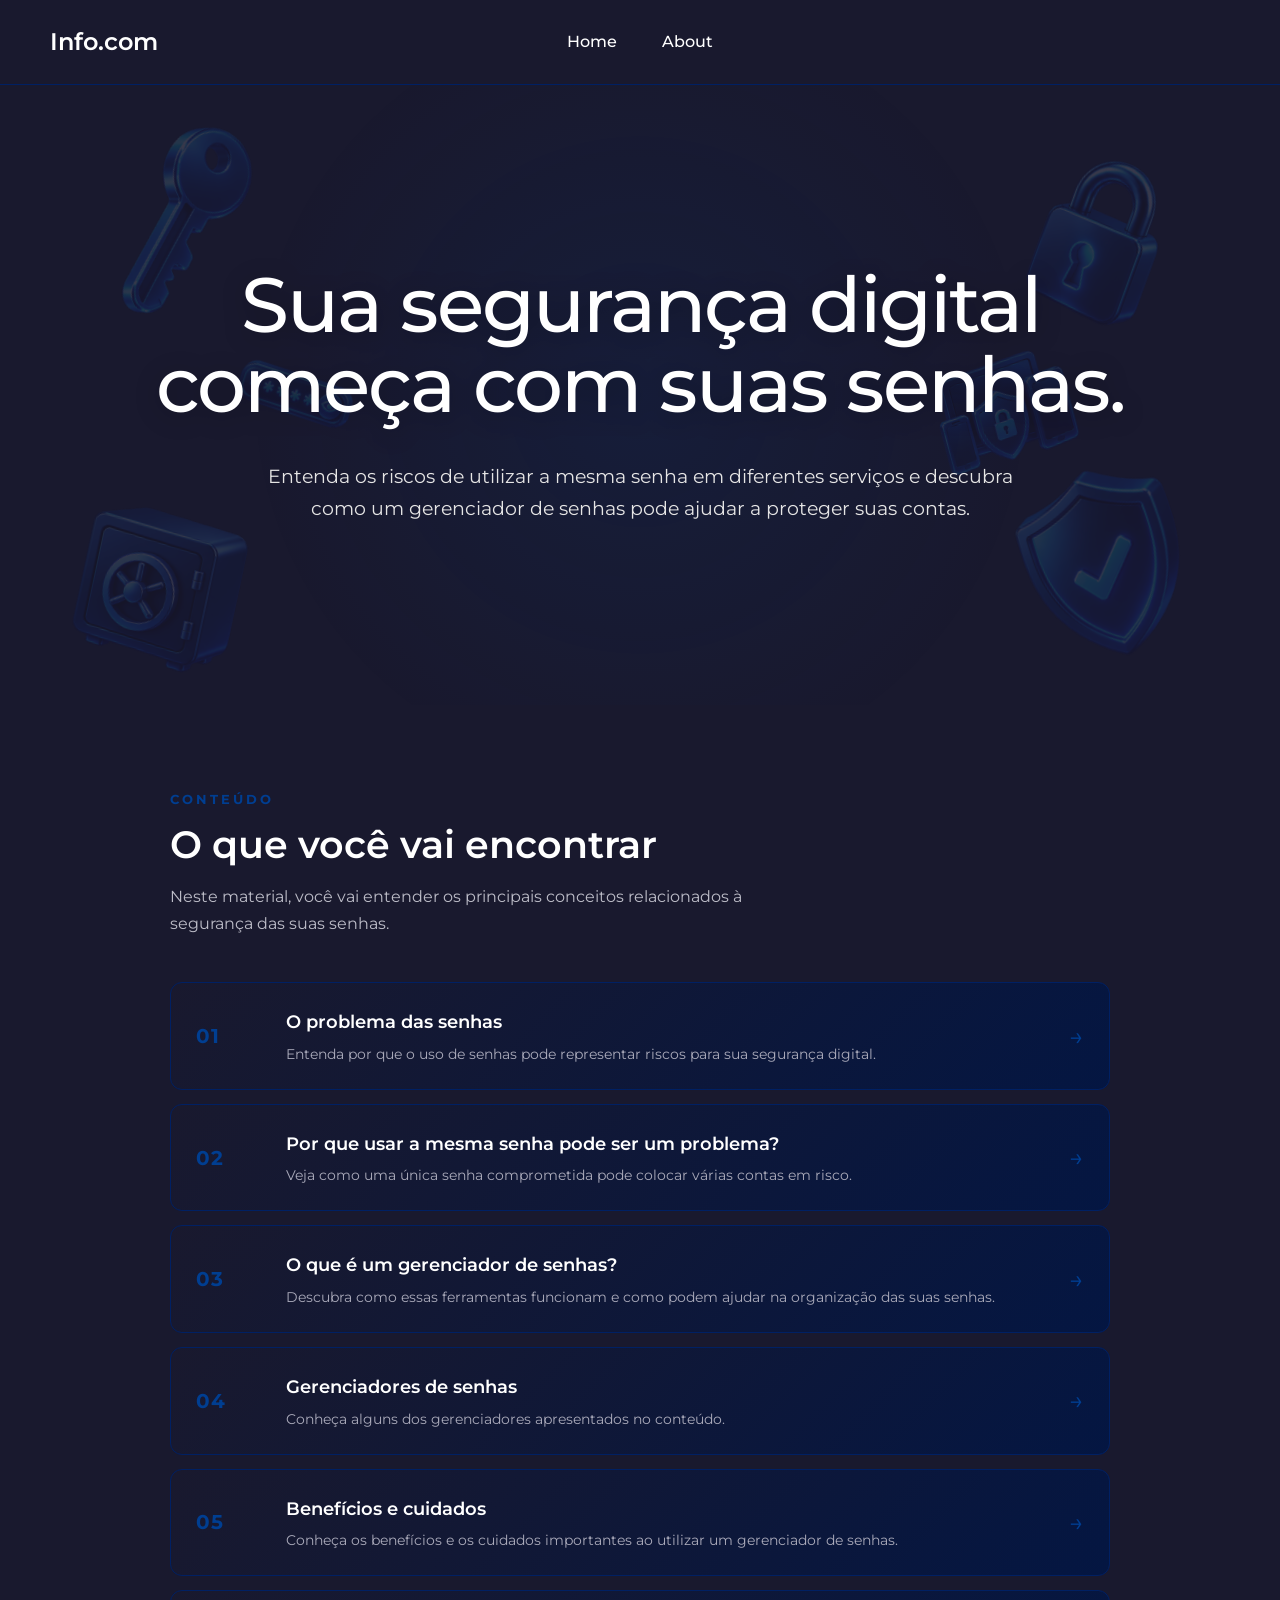
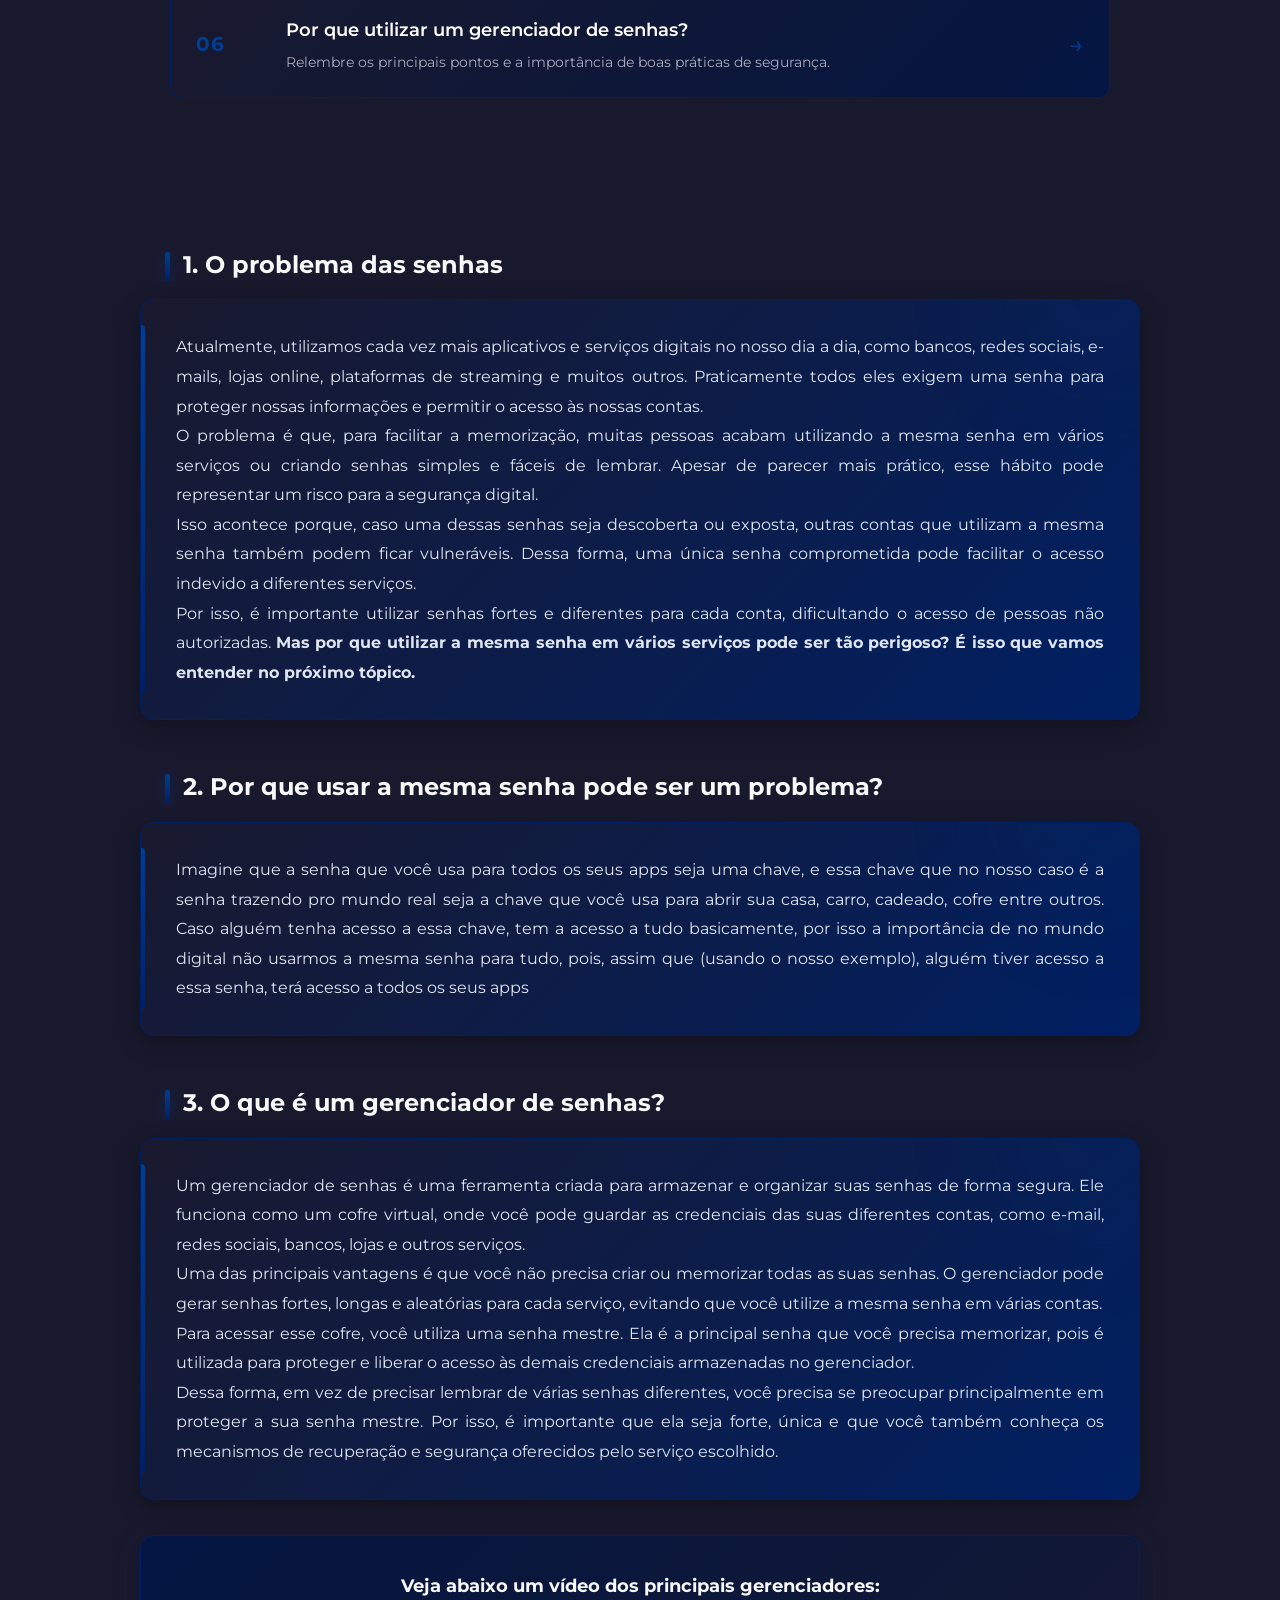
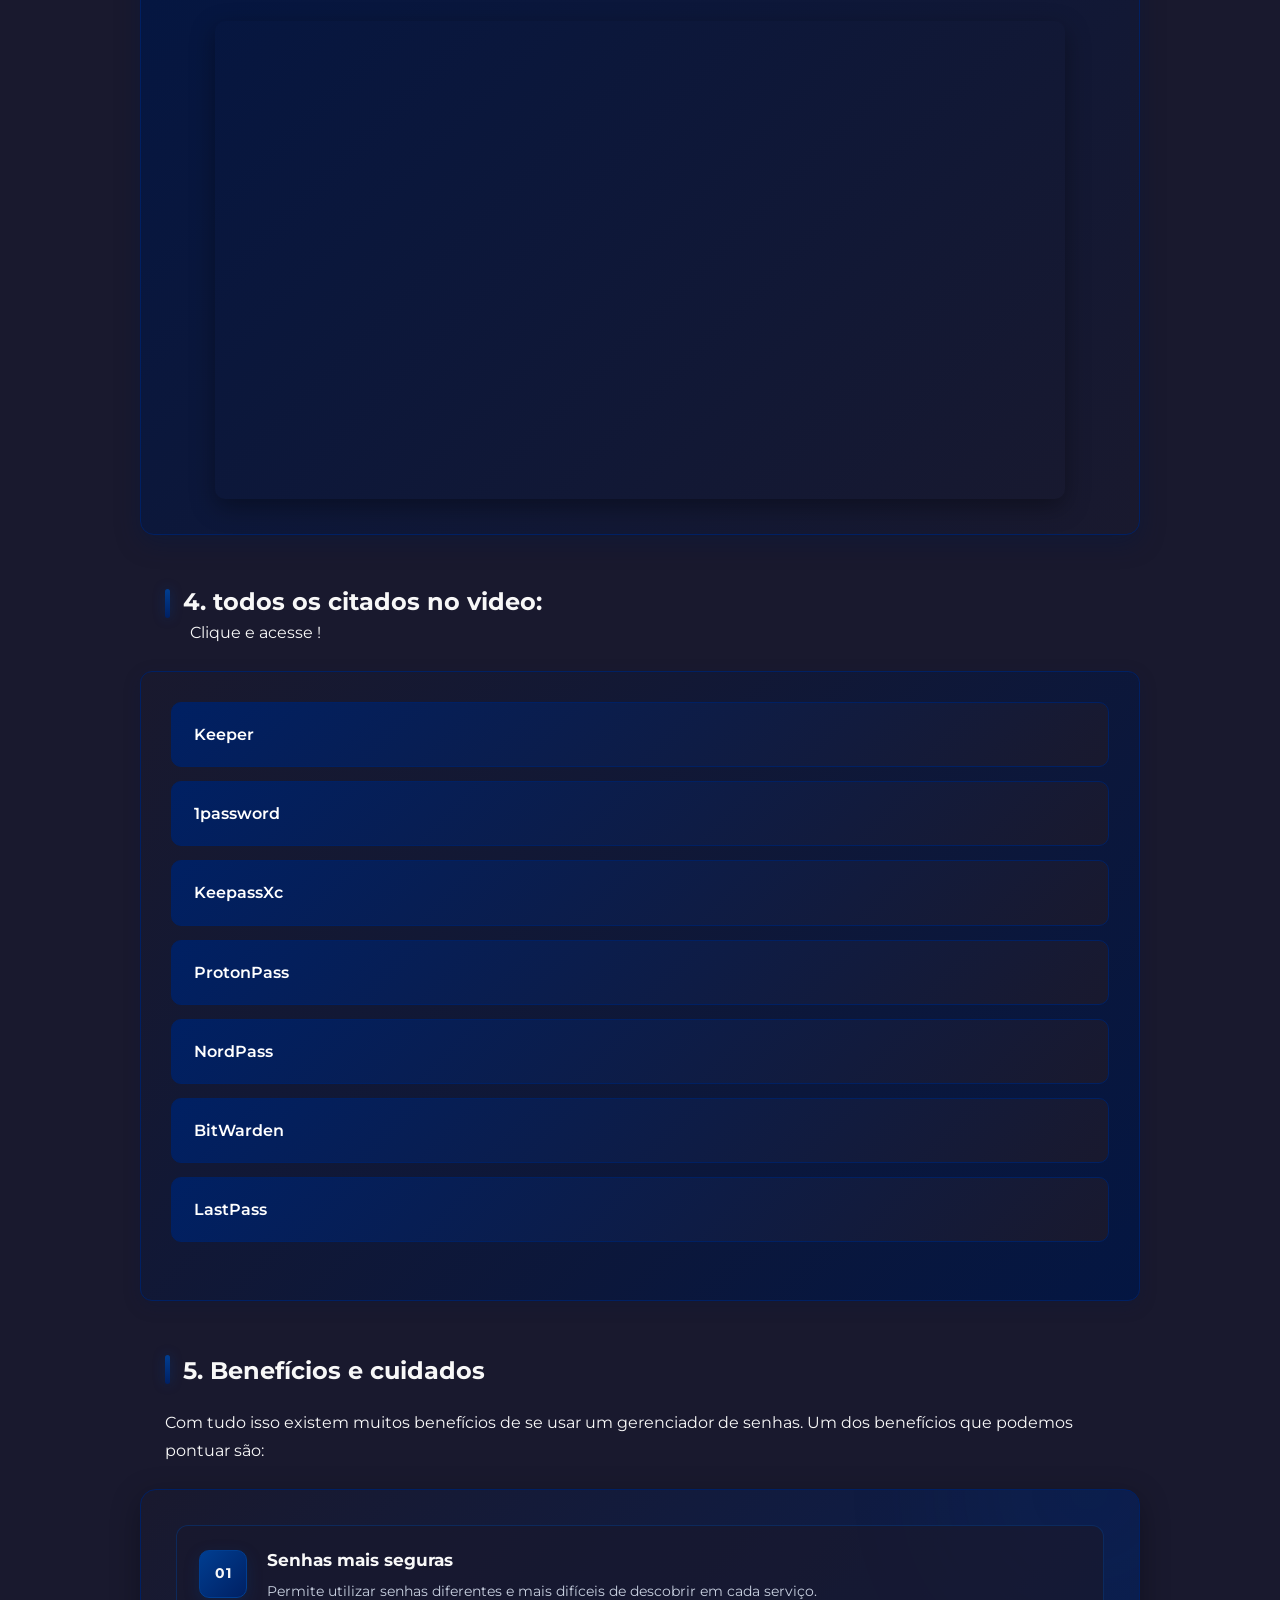
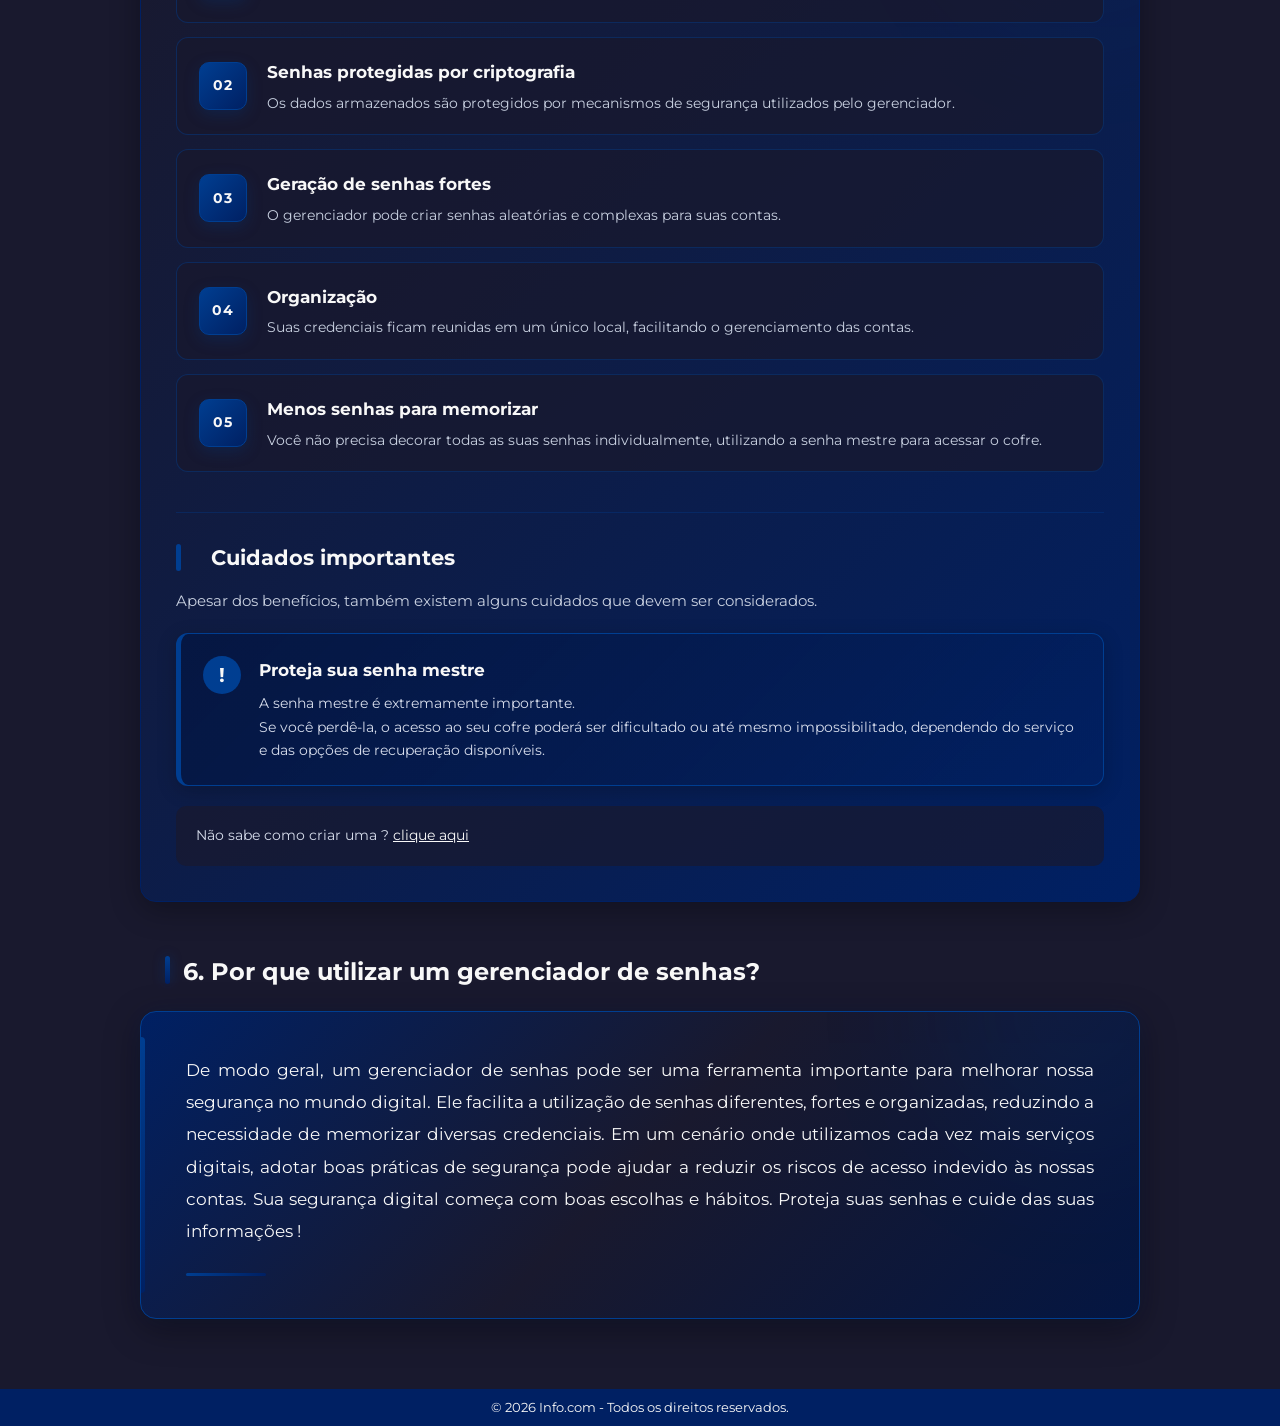
==== commit 15c9dd21: "Arrumando estrutura de pastas" ====
--- a/index.html
+++ b/index.html
@@ -7,8 +7,8 @@
     <link rel="preconnect" href="https://fonts.googleapis.com">
     <link rel="preconnect" href="https://fonts.gstatic.com" crossorigin>
     <link href="https://fonts.googleapis.com/css2?family=Montserrat:wght@400;700&display=swap" rel="stylesheet">
-    <link rel="stylesheet" href="style.css">
-    <title>Informativo - gerenciador de senhas</title>
+    <link rel="stylesheet" href="/styles/style.css">
+    <title>Gerenciador de senhas</title>
 </head>
 
 <body>
@@ -17,10 +17,8 @@
         <div class="logo">Info.com</div>
 
         <nav class="menu">
-            <a href="#">Home</a>
-            <a href="#">About</a>
-            <a href="#">Programs</a>
-            <a href="#">Contact</a>
+            <a href="home.html">Home</a>
+            <a href="about.html">About</a>
         </nav>
     </header>
 
@@ -31,17 +29,17 @@
         <!-- Ícones decorativos -->
         <div class="hero-icones">
 
-            <img src="imagens/01_chave.png" class="icone-hero chave" alt="">
-
-            <img src="imagens/02_cadeado.png" class="icone-hero cadeado" alt="">
-
-            <img src="imagens/03_cofre.png" class="icone-hero cofre" alt="">
-
-            <img src="imagens/04_escudo.png" class="icone-hero escudo" alt="">
-
-            <img src="imagens/05_senha.png" class="icone-hero senha" alt="">
-
-            <img src="imagens/06_dispositivos.png" class="icone-hero dispositivos" alt="">
+            <img src="/imagens/01_chave.png" class="icone-hero chave" alt="">
+
+            <img src="/imagens/02_cadeado.png" class="icone-hero cadeado" alt="">
+
+            <img src="/imagens/03_cofre.png" class="icone-hero cofre" alt="">
+
+            <img src="/imagens/04_escudo.png" class="icone-hero escudo" alt="">
+
+            <img src="/imagens/05_senha.png" class="icone-hero senha" alt="">
+
+            <img src="/imagens/06_dispositivos.png" class="icone-hero dispositivos" alt="">
 
         </div>
         <div class="hero-conteudo">
@@ -232,7 +230,7 @@
         <p> Imagine que a senha que você usa para todos os seus
             apps seja uma chave, e essa chave que no nosso caso é a senha trazendo pro mundo real seja a chave que você
             usa para
-            abrir sua casa, carro, cadeado, cofre entre outros. E caso alguém ter acesso a essa chave, tem a acesso a
+            abrir sua casa, carro, cadeado, cofre entre outros. Caso alguém tenha acesso a essa chave, tem a acesso a
             tudo basicamente,
             por isso a
             importância de no mundo digital não usarmos a mesma senha para tudo, pois, assim que (usando o nosso
--- a/styles/style.css
+++ b/styles/style.css
@@ -0,0 +1,1991 @@
+* {
+    margin: 0;
+    padding: 0;
+    box-sizing: border-box;
+}
+
+html {
+    scroll-behavior: smooth;
+}
+
+
+/* PALETA DE CORES */
+
+:root {
+    --azul-marinho: #041642;
+    --azul-fundo: #19192e;
+
+    --azul: #003e91;
+    --azul-escuro: #002063;
+
+    --branco: #F8F8F8;
+
+    --texto: #19192e;
+    --fundo: #19192e;
+
+    --borda: #002063;
+}
+
+
+/* 
+   ABERTURA / HERO
+ */
+
+.hero {
+    position: relative;
+
+    width: 100%;
+
+    min-height: 620px;
+
+    display: flex;
+
+    align-items: center;
+
+    justify-content: center;
+
+    padding: 100px 40px;
+
+    overflow: hidden;
+
+    background:
+        radial-gradient(circle at center,
+            rgba(0, 62, 145, 0.12),
+            transparent 55%);
+
+    color: #ffffff;
+}
+
+
+/* 
+   CAMADA DOS ÍCONES
+ */
+
+.hero-icones {
+    position: absolute;
+
+    inset: 0;
+
+    width: 100%;
+
+    height: 100%;
+
+    pointer-events: none;
+
+    z-index: 0;
+}
+
+
+/* 
+   ÍCONES
+ */
+
+.icone-hero {
+    position: absolute;
+
+    object-fit: contain;
+
+    opacity: 0.14;
+
+    user-select: none;
+
+    filter: blur(0.2px);
+
+    animation: flutuarHero 6s ease-in-out infinite;
+}
+
+
+/* 
+   CHAVE
+ */
+
+.icone-hero.chave {
+    width: 180px;
+
+    top: 8%;
+
+    left: 7%;
+
+    transform: rotate(-25deg);
+
+    animation-delay: 0s;
+}
+
+
+/* 
+   CADEADO
+ */
+
+.icone-hero.cadeado {
+    width: 150px;
+
+    top: 12%;
+
+    right: 8%;
+
+    transform: rotate(20deg);
+
+    animation-delay: -1s;
+}
+
+
+/* 
+   COFRE
+ */
+
+.icone-hero.cofre {
+    width: 190px;
+
+    bottom: 5%;
+
+    left: 5%;
+
+    transform: rotate(12deg);
+
+    animation-delay: -2s;
+}
+
+
+/* 
+   ESCUDO
+ */
+
+.icone-hero.escudo {
+    width: 180px;
+
+    bottom: 8%;
+
+    right: 6%;
+
+    transform: rotate(-18deg);
+
+    animation-delay: -3s;
+}
+
+
+/* 
+   SENHA
+ */
+
+.icone-hero.senha {
+    width: 130px;
+
+    top: 45%;
+
+    left: 18%;
+
+    transform: rotate(18deg);
+
+    animation-delay: -4s;
+}
+
+
+/* 
+   DISPOSITIVOS
+ */
+
+.icone-hero.dispositivos {
+    width: 150px;
+
+    top: 42%;
+
+    right: 16%;
+
+    transform: rotate(-15deg);
+
+    animation-delay: -5s;
+}
+
+
+/* 
+   CONTEÚDO
+ */
+
+.hero-conteudo {
+    position: relative;
+
+    z-index: 2;
+
+    width: 100%;
+
+    max-width: 1050px;
+
+    text-align: center;
+}
+
+
+/* 
+   TÍTULO
+ */
+
+.hero h1 {
+    margin: 0;
+
+    color: #ffffff;
+
+    font-size: clamp(48px, 6vw, 82px);
+
+    font-weight: 500;
+
+    line-height: 1.05;
+
+    letter-spacing: -2px;
+
+    text-shadow:
+        0 4px 25px rgba(0, 0, 0, 0.25);
+}
+
+
+/* 
+   DESCRIÇÃO
+ */
+
+.hero p {
+    max-width: 750px;
+
+    margin: 35px auto 0;
+
+    color: #e5e5e5;
+
+    font-size: 19px;
+
+    font-weight: 400;
+
+    line-height: 1.7;
+}
+
+
+/* 
+   ANIMAÇÃO DOS ÍCONES
+ */
+
+@keyframes flutuarHero {
+
+    0% {
+        margin-top: 0;
+    }
+
+    50% {
+        margin-top: -15px;
+    }
+
+    100% {
+        margin-top: 0;
+    }
+
+}
+
+/* 
+   SUMÁRIO
+ */
+
+.sumario {
+    width: 100%;
+
+    max-width: 1000px;
+
+    margin: 0 auto;
+
+    padding: 80px 30px 100px;
+}
+
+
+/* 
+   CABEÇALHO DO SUMÁRIO
+ */
+
+.sumario-cabecalho {
+    margin-bottom: 45px;
+}
+
+
+.sumario-cabecalho span {
+    color: var(--azul);
+
+    font-size: 13px;
+
+    font-weight: 700;
+
+    letter-spacing: 3px;
+}
+
+
+.sumario-cabecalho h2 {
+    margin-top: 10px;
+
+    color: #ffffff;
+
+    font-size: 38px;
+
+    font-weight: 600;
+
+    line-height: 1.2;
+}
+
+
+.sumario-cabecalho p {
+    max-width: 650px;
+
+    margin-top: 15px;
+
+    color: #bdbdc8;
+
+    font-size: 16px;
+
+    line-height: 1.7;
+}
+
+
+/* 
+   LISTA
+ */
+
+.sumario-lista {
+    display: flex;
+
+    flex-direction: column;
+
+    gap: 14px;
+}
+
+
+/* 
+   ITEM
+ */
+
+.sumario-item {
+    display: grid;
+
+    grid-template-columns: 70px 1fr 40px;
+
+    align-items: center;
+
+    gap: 20px;
+
+    padding: 24px 25px;
+
+    background: linear-gradient(135deg,
+            var(--azul-fundo),
+            var(--azul-marinho));
+
+    border: 1px solid var(--borda);
+
+    border-radius: 12px;
+
+    text-decoration: none;
+
+    transition:
+        transform 0.25s ease,
+        border-color 0.25s ease,
+        box-shadow 0.25s ease;
+}
+
+
+/* 
+   NÚMERO
+ */
+
+.sumario-item .numero {
+    color: var(--azul);
+
+    font-size: 20px;
+
+    font-weight: 700;
+
+    letter-spacing: 1px;
+}
+
+
+/* 
+   TÍTULO
+ */
+
+.sumario-item h3 {
+    margin: 0;
+
+    color: #ffffff;
+
+    font-size: 18px;
+
+    font-weight: 600;
+}
+
+
+/* 
+   DESCRIÇÃO
+ */
+
+.sumario-item p {
+    margin-top: 6px;
+
+    color: #aaaaba;
+
+    font-size: 14px;
+
+    line-height: 1.5;
+}
+
+
+/* 
+   SETA
+ */
+
+.sumario-item .seta {
+    color: var(--azul);
+
+    font-size: 25px;
+
+    text-align: right;
+
+    transition:
+        transform 0.25s ease,
+        color 0.25s ease;
+}
+
+
+/* 
+   HOVER
+ */
+
+.sumario-item:hover {
+    transform: translateX(6px);
+
+    border-color: var(--azul);
+
+    box-shadow:
+        0 8px 25px rgba(0, 62, 145, 0.20);
+}
+
+
+.sumario-item:hover .seta {
+    color: #ffffff;
+
+    transform: translateX(5px);
+}
+
+/* 
+   CABEÇALHO
+ */
+
+body>head {
+    display: block;
+
+    width: 100%;
+
+    padding: 22px 60px;
+
+    background-color: var(--azul-marinho);
+
+    color: var(--branco);
+
+    font-size: 28px;
+    font-weight: 700;
+
+    letter-spacing: 1px;
+
+    border-bottom: 4px solid var(--azul);
+}
+
+header {
+    display: flex;
+
+    align-items: center;
+
+    width: 100%;
+
+    height: 85px;
+
+    padding: 0 50px;
+
+    background-color: #19192e;
+
+    color: #ffffff;
+
+    font-family: 'Montserrat', sans-serif;
+
+    border-bottom: 1px solid #002063;
+
+    position: relative;
+}
+
+.logo {
+    font-size: 24px;
+
+    font-weight: 600;
+
+    color: #ffffff;
+}
+
+
+.menu {
+    position: absolute;
+
+    left: 50%;
+
+    transform: translateX(-50%);
+
+    display: flex;
+
+    align-items: center;
+
+    gap: 45px;
+}
+
+
+.menu a {
+    color: #ffffff;
+
+    text-decoration: none;
+
+    font-size: 16px;
+
+    font-weight: 500;
+
+    transition:
+        color 0.25s ease,
+        transform 0.25s ease;
+}
+
+
+.menu a:hover {
+    color: #003e91;
+
+    transform: translateY(-2px);
+}
+
+/* 
+   BODY
+ */
+
+body {
+    font-family: 'Montserrat', sans-serif;
+    /* Fundo geral do site */
+    background-color: var(--azul-fundo);
+    color: var(--texto);
+    line-height: 1.7;
+    padding-bottom: 60px;
+}
+
+
+/* 
+   ANIMAÇÃO DE ENTRADA DO SITE
+ */
+
+body {
+    animation: entradaSite 2s cubic-bezier(0.22, 1, 0.36, 1) forwards;
+}
+
+
+@keyframes entradaSite {
+
+    from {
+        opacity: 0;
+
+        transform: translateY(40px);
+    }
+
+    to {
+        opacity: 1;
+
+        transform: translateY(0);
+    }
+
+}
+
+/* 
+   TÓPICOS 1, 2 E 3
+ */
+
+.topico1,
+.topico2,
+.topico3 {
+    position: relative;
+
+    max-width: 1000px;
+
+    margin: 0 auto 30px;
+
+    padding: 32px 35px;
+
+    /* Gradiente seguindo a paleta azul */
+    background: linear-gradient(135deg,
+            var(--azul-fundo),
+            var(--azul-escuro));
+
+    border: 1px solid var(--borda);
+
+    border-radius: 14px;
+
+    box-shadow:
+        0 8px 25px rgba(0, 0, 0, 0.30);
+
+    overflow: hidden;
+
+    transition:
+        transform 0.25s ease,
+        border-color 0.25s ease,
+        box-shadow 0.25s ease;
+}
+
+
+/* 
+   BRILHO DECORATIVO
+ */
+
+.topico1::before,
+.topico2::before,
+.topico3::before {
+    content: "";
+
+    position: absolute;
+
+    width: 220px;
+    height: 220px;
+
+    top: -120px;
+    right: -70px;
+
+    background-color: var(--azul);
+
+    opacity: 0.08;
+
+    border-radius: 50%;
+
+    filter: blur(55px);
+
+    pointer-events: none;
+}
+
+
+/* 
+   BARRA LATERAL
+ */
+
+.topico1::after,
+.topico2::after,
+.topico3::after {
+    content: "";
+
+    position: absolute;
+
+    left: 0;
+    top: 25px;
+
+    width: 4px;
+    height: calc(100% - 50px);
+
+    background: linear-gradient(180deg,
+            var(--azul),
+            var(--azul-escuro));
+
+    border-radius: 0 5px 5px 0;
+}
+
+
+/* 
+   HOVER
+ */
+
+.topico1:hover,
+.topico2:hover,
+.topico3:hover {
+    transform: translateY(-4px);
+
+    border-color: var(--azul);
+
+    box-shadow:
+        0 12px 30px rgba(0, 0, 0, 0.40),
+        0 0 20px rgba(0, 62, 145, 0.12);
+}
+
+
+/* 
+   TEXTO
+ */
+
+.topico1 p,
+.topico2 p,
+.topico3 p {
+    position: relative;
+
+    z-index: 1;
+
+    margin: 0;
+
+    color: #dfe6f2;
+
+    font-size: 16px;
+
+    line-height: 1.85;
+
+    text-align: justify;
+}
+
+
+/* 
+   TÍTULOS
+ */
+
+.titulo1,
+.titulo2,
+.titulo3,
+.titulo4,
+.topico5 {
+    max-width: 1000px;
+
+    margin: 50px auto 18px;
+
+    padding: 0 25px;
+}
+
+
+.titulo1 h3,
+.titulo2 h3,
+.titulo3 h3,
+.titulo4 h3,
+.topico5 h3 {
+    position: relative;
+
+    padding-left: 18px;
+
+    color: var(--branco);
+
+    font-size: 24px;
+
+    font-weight: 700;
+
+    line-height: 1.4;
+}
+
+
+/* 
+   BARRA AZUL DOS TÍTULOS
+ */
+
+.titulo1 h3::before,
+.titulo2 h3::before,
+.titulo3 h3::before,
+.titulo4 h3::before,
+.titulo5 h3::before {
+    content: "";
+
+    position: absolute;
+
+    left: 0;
+    top: 4px;
+
+    width: 5px;
+    height: 29px;
+
+    background: linear-gradient(180deg,
+            var(--azul),
+            var(--azul-escuro));
+
+    border-radius: 5px;
+
+    box-shadow:
+        0 0 12px rgba(0, 62, 145, 0.45);
+}
+
+.titulo4 p {
+    color: var(--branco);
+    padding-left: 18px;
+    position: relative;
+    font-size: 16px;
+    margin: 0 auto 25px;
+    padding: 0 25px;
+}
+
+/* 
+   ÁREA DO VÍDEO
+ */
+
+.video {
+    max-width: 1000px;
+
+    min-height: 260px;
+
+    margin: 35px auto;
+
+    padding: 35px;
+
+    background: linear-gradient(135deg,
+            var(--azul-marinho),
+            var(--azul-fundo));
+
+    border: 1px solid var(--azul-escuro);
+
+    border-radius: 14px;
+
+    display: flex;
+
+    flex-direction: column;
+
+    justify-content: center;
+
+    align-items: center;
+
+    gap: 20px;
+
+    box-shadow:
+        0 8px 25px rgba(4, 22, 66, 0.35);
+}
+
+
+/* Texto do vídeo */
+
+.video .video-texto {
+    display: flex;
+
+    justify-content: center;
+
+    align-items: center;
+
+    text-align: center;
+}
+
+
+.video .video-texto p {
+    color: var(--branco);
+
+    font-size: 18px;
+
+    font-weight: 700;
+}
+
+
+/* 
+   BOTÃO / LINK DO VÍDEO
+ */
+
+.video iframe {
+    width: 100%;
+
+    max-width: 850px;
+
+    aspect-ratio: 16 / 9;
+
+    border: none;
+
+    border-radius: 10px;
+
+    box-shadow:
+        0 8px 25px rgba(0, 0, 0, 0.35);
+}
+
+
+
+/* 
+   SEÇÃO 4 - GERENCIADORES
+ */
+
+.topico4 {
+    max-width: 1000px;
+
+    margin: 0 auto 25px;
+
+    padding: 30px;
+
+    background: linear-gradient(135deg,
+            var(--azul-fundo),
+            var(--azul-marinho));
+
+    border: 1px solid var(--borda);
+
+    border-radius: 12px;
+
+    box-shadow:
+        0 5px 18px rgba(4, 22, 66, 0.18);
+}
+
+
+/* 
+   LISTA DOS GERENCIADORES
+ */
+
+.topico4 .lista ul {
+    list-style: none;
+
+    display: flex;
+
+    flex-direction: column;
+
+    gap: 14px;
+
+    margin: 0;
+
+    padding: 0;
+}
+
+
+/* 
+   CADA GERENCIADOR
+ */
+
+.topico4 .lista li {
+    width: 100%;
+
+    padding: 18px 22px;
+
+    background: linear-gradient(135deg,
+            var(--azul-escuro),
+            var(--azul-fundo));
+
+    border: 1px solid var(--borda);
+
+    border-radius: 10px;
+
+    transition:
+        transform 0.25s ease,
+        border-color 0.25s ease,
+        background 0.25s ease,
+        box-shadow 0.25s ease;
+}
+
+
+/* 
+   LINK
+ */
+
+.topico4 .lista a {
+    display: block;
+
+    width: 100%;
+
+    color: #ffffff;
+
+    text-decoration: none;
+
+    font-size: 16px;
+
+    font-weight: 600;
+}
+
+
+/* 
+   HOVER
+ */
+
+.topico4 .lista li:hover {
+    transform: translateX(5px);
+
+    background: linear-gradient(135deg,
+            var(--azul),
+            var(--azul-escuro));
+
+    border-color: var(--azul);
+
+    box-shadow:
+        0 6px 18px rgba(0, 62, 145, 0.25);
+}
+
+/* 
+   AVISO DA SENHA MESTRE
+ */
+
+.topico4 .aviso {
+    width: auto;
+
+    margin: 25px 0 0;
+
+    padding: 18px 20px;
+
+    background-color: #dfdfdf;
+
+    border-left: 5px solid var(--azul);
+
+    border-radius: 8px;
+
+    color: var(--azul-escuro);
+
+    font-size: 15px;
+
+    line-height: 1.7;
+}
+
+/* TÓPICO 5 - BENEFÍCIOS E CUIDADOS */
+
+.titulo5 {
+    max-width: 1000px;
+
+    margin: 50px auto 18px;
+
+    padding: 0 25px;
+}
+
+/* Título */
+
+.titulo5 h3 {
+    position: relative;
+
+    padding-left: 18px;
+
+    color: var(--branco);
+
+    font-size: 24px;
+
+    font-weight: 700;
+}
+
+.introducao-topico5 {
+    max-width: 1000px;
+
+    margin: 0 auto 25px;
+
+    padding: 0 25px;
+
+    color: var(--branco);
+
+    font-size: 16px;
+
+    line-height: 1.7;
+}
+
+
+/* CONTAINER PRINCIPAL */
+
+.topico5 {
+    position: relative;
+
+    max-width: 1000px;
+
+    margin: 0 auto 30px;
+
+    padding: 35px;
+
+    background: linear-gradient(135deg,
+            var(--azul-fundo),
+            var(--azul-escuro));
+
+    border: 1px solid var(--borda);
+
+    border-radius: 16px;
+
+    box-shadow:
+        0 8px 30px rgba(0, 0, 0, 0.30);
+
+    overflow: hidden;
+}
+
+
+/* Brilho discreto no fundo */
+
+.topico5::before {
+    content: "";
+
+    position: absolute;
+
+    width: 300px;
+    height: 300px;
+
+    top: -150px;
+    right: -100px;
+
+    background: var(--azul);
+
+    opacity: 0.08;
+
+    border-radius: 50%;
+
+    filter: blur(60px);
+
+    pointer-events: none;
+}
+
+
+/* LISTA DE BENEFÍCIOS */
+
+.beneficios-lista {
+    position: relative;
+
+    z-index: 1;
+
+    display: flex;
+
+    flex-direction: column;
+
+    gap: 14px;
+}
+
+
+/* CARD DE BENEFÍCIO */
+
+.beneficio {
+    display: flex;
+
+    align-items: center;
+
+    gap: 20px;
+
+    padding: 20px 22px;
+
+    background: rgba(25, 25, 46, 0.75);
+
+    border: 1px solid rgba(0, 62, 145, 0.45);
+
+    border-radius: 12px;
+
+    transition:
+        transform 0.25s ease,
+        border-color 0.25s ease,
+        background-color 0.25s ease,
+        box-shadow 0.25s ease;
+}
+
+/* NÚMERO */
+
+.beneficio-numero {
+    flex-shrink: 0;
+
+    width: 48px;
+    height: 48px;
+
+    display: flex;
+
+    align-items: center;
+    justify-content: center;
+
+    background: linear-gradient(135deg,
+            var(--azul),
+            var(--azul-escuro));
+
+    border: 1px solid var(--azul);
+
+    border-radius: 10px;
+
+    color: var(--branco);
+
+    font-size: 14px;
+
+    font-weight: 700;
+
+    letter-spacing: 1px;
+
+    box-shadow:
+        0 5px 15px rgba(0, 62, 145, 0.25);
+}
+
+
+/* CONTEÚDO DO BENEFÍCIO */
+
+.beneficio-conteudo {
+    flex: 1;
+}
+
+
+.beneficio-conteudo h4 {
+    margin-bottom: 5px;
+
+    color: var(--branco);
+
+    font-size: 17px;
+
+    font-weight: 700;
+}
+
+
+.beneficio-conteudo p {
+    margin: 0;
+
+    color: #c8d0e0;
+
+    font-size: 14px;
+
+    line-height: 1.6;
+}
+
+
+/* CUIDADOS */
+
+.cuidados {
+    position: relative;
+
+    z-index: 1;
+
+    margin-top: 40px;
+
+    padding-top: 30px;
+
+    border-top: 1px solid rgba(0, 62, 145, 0.35);
+}
+
+
+/* TÍTULO DOS CUIDADOS */
+
+.cuidados-titulo {
+    display: flex;
+
+    align-items: center;
+
+    gap: 12px;
+
+    margin-bottom: 15px;
+}
+
+
+.cuidados-linha {
+    width: 5px;
+
+    height: 27px;
+
+    background-color: var(--azul);
+
+    border-radius: 5px;
+}
+
+
+.cuidados-titulo h3 {
+    margin: 0;
+
+    color: var(--branco);
+
+    font-size: 21px;
+
+    font-weight: 700;
+}
+
+
+/* INTRODUÇÃO DOS CUIDADOS */
+
+.cuidados-introducao {
+    margin-bottom: 20px;
+
+    color: #c8d0e0;
+
+    font-size: 15px;
+
+    line-height: 1.7;
+}
+
+
+/* CARD DE ALERTA */
+
+.cuidado-principal {
+    display: flex;
+
+    align-items: flex-start;
+
+    gap: 18px;
+
+    padding: 22px;
+
+    background: linear-gradient(135deg,
+            rgba(4, 22, 66, 0.90),
+            rgba(0, 32, 99, 0.65));
+
+    border: 1px solid var(--azul);
+
+    border-left: 5px solid var(--azul);
+
+    border-radius: 12px;
+
+    box-shadow:
+        0 5px 20px rgba(0, 0, 0, 0.20);
+}
+
+
+/*  ÍCONE DE ALERTA */
+
+.cuidado-icone {
+    flex-shrink: 0;
+
+    width: 38px;
+    height: 38px;
+
+    display: flex;
+
+    align-items: center;
+    justify-content: center;
+
+    background-color: var(--azul);
+
+    border-radius: 50%;
+
+    color: var(--branco);
+
+    font-size: 20px;
+
+    font-weight: 700;
+}
+
+
+/* TEXTO DO ALERTA */
+
+.cuidado-principal h4 {
+    margin-bottom: 7px;
+
+    color: var(--branco);
+
+    font-size: 17px;
+}
+
+
+.cuidado-principal p {
+    margin: 0;
+
+    color: #d6dceb;
+
+    font-size: 14px;
+
+    line-height: 1.7;
+}
+
+
+/* TEXTO FINAL */
+
+.cuidados-final {
+    margin-top: 20px;
+
+    padding: 18px 20px;
+
+    background-color: rgba(25, 25, 46, 0.70);
+
+    border-radius: 10px;
+
+    color: #d6dceb;
+
+    font-size: 14px;
+
+    line-height: 1.7;
+}
+
+.cuidados-final a {
+    color: var(--branco)
+}
+
+/* TÓPICO 6 - CONCLUSÃO */
+
+.titulo6 {
+    max-width: 1000px;
+
+    margin: 50px auto 18px;
+
+    padding: 0 25px;
+}
+
+
+/* Título */
+
+.titulo6 h3 {
+    position: relative;
+
+    padding-left: 18px;
+
+    color: var(--branco);
+
+    font-size: 24px;
+
+    font-weight: 700;
+}
+
+
+/* Barra azul */
+
+.titulo6 h3::before {
+    content: "";
+
+    position: absolute;
+
+    left: 0;
+    top: 4px;
+
+    width: 5px;
+    height: 28px;
+
+    background: linear-gradient(180deg,
+            var(--azul),
+            var(--azul-escuro));
+
+    border-radius: 5px;
+
+    box-shadow:
+        0 0 12px rgba(0, 62, 145, 0.45);
+}
+
+
+/* CARD FINAL */
+
+.topico6 {
+    position: relative;
+
+    max-width: 1000px;
+
+    margin: 0 auto 40px;
+
+    padding: 42px 45px;
+
+    background: linear-gradient(135deg,
+            var(--azul-escuro),
+            var(--azul-fundo),
+            #041642);
+
+    border: 1px solid var(--azul);
+
+    border-radius: 16px;
+
+    box-shadow:
+        0 10px 35px rgba(0, 0, 0, 0.35),
+        0 0 25px rgba(0, 62, 145, 0.12);
+
+    overflow: hidden;
+
+    transition:
+        transform 0.25s ease,
+        box-shadow 0.25s ease,
+        border-color 0.25s ease;
+}
+
+
+/* BRILHO DECORATIVO */
+
+.topico6::before {
+    content: "";
+
+    position: absolute;
+
+    width: 280px;
+    height: 280px;
+
+    top: -140px;
+    right: -80px;
+
+    background-color: var(--azul);
+
+    opacity: 0.12;
+
+    border-radius: 50%;
+
+    filter: blur(70px);
+
+    pointer-events: none;
+}
+
+
+/* Segundo brilho */
+
+
+
+.topico6::after {
+    content: "";
+
+    position: absolute;
+
+    left: 0;
+    top: 25px;
+
+    width: 4px;
+    height: calc(100% - 50px);
+
+    background: linear-gradient(180deg,
+            var(--azul),
+            var(--azul-escuro));
+
+    border-radius: 0 5px 5px 0;
+}
+
+
+/* HOVER */
+
+.topico6:hover {
+    transform: translateY(-4px);
+
+    border-color: var(--azul);
+
+    box-shadow:
+        0 15px 40px rgba(0, 0, 0, 0.40),
+        0 0 30px rgba(0, 62, 145, 0.18);
+}
+
+
+/* TEXTO */
+
+.topico6 p {
+    position: relative;
+
+    z-index: 1;
+
+    margin: 0;
+
+    color: var(--branco);
+
+    font-size: 17px;
+
+    line-height: 1.9;
+
+    text-align: justify;
+}
+
+
+/* DESTAQUE FINAL */
+
+.topico6 p::after {
+    content: "";
+
+    display: block;
+
+    width: 80px;
+
+    height: 3px;
+
+    margin-top: 25px;
+
+    background: linear-gradient(90deg,
+            var(--azul),
+            var(--azul-escuro));
+
+    border-radius: 5px;
+}
+
+
+
+footer {
+    position: absolute;
+    width: 100%;
+    margin-top: 40px;
+}
+
+footer p {
+    text-align: center;
+    font-size: 24px;
+    color: var(--branco);
+    background-color: var(--azul-escuro);
+    width: 100%;
+    box-sizing: border-box;
+    margin: 0;
+}
+
+/* 
+   RESPONSIVIDADE - TABLETS
+ */
+
+@media (max-width: 900px) {
+
+    body>head {
+        padding: 20px 30px;
+    }
+
+
+    /* Títulos */
+
+    .titulo1,
+    .titulo2,
+    .titulo3,
+    .titulo4,
+    .titulo5,
+    .titulo6 {
+        margin-top: 35px;
+    }
+
+
+    /* Cards */
+
+    .topico1,
+    .topico2,
+    .topico3,
+    .topico4,
+    .topico5,
+    .topico6,
+    .video {
+        margin-left: 20px;
+        margin-right: 20px;
+    }
+
+
+    /* Introdução do tópico 5 */
+
+    .introducao-topico5 {
+        margin-left: 20px;
+        margin-right: 20px;
+
+        padding: 0;
+    }
+
+}
+
+
+/* RESPONSIVIDADE - CELULARES */
+
+@media (max-width: 600px) {
+
+
+    body {
+        font-size: 15px;
+    }
+
+
+    /* HEADER - CELULAR*/
+
+    header {
+        display: flex;
+
+        flex-direction: column;
+
+        align-items: center;
+
+        justify-content: center;
+
+        gap: 18px;
+
+        padding: 20px 15px;
+    }
+
+
+    /* Logo */
+
+    .logo {
+        font-size: 24px;
+
+        text-align: center;
+    }
+
+
+    /* Menu */
+
+    .menu {
+        display: none;
+    }
+
+    /* CABEÇALHO */
+
+    body>head {
+        padding: 18px 20px;
+
+        font-size: 23px;
+    }
+
+
+    /* TÍTULOS */
+
+    .titulo1,
+    .titulo2,
+    .titulo3,
+    .titulo4,
+    .titulo5,
+    .titulo6 {
+        margin: 30px 0 12px;
+
+        padding: 0 20px;
+    }
+
+
+    .titulo1 h3,
+    .titulo2 h3,
+    .titulo3 h3,
+    .titulo4 h3,
+    .titulo5 h3,
+    .titulo6 h3 {
+        font-size: 19px;
+
+        padding-left: 14px;
+    }
+
+
+    .titulo1 h3::before,
+    .titulo2 h3::before,
+    .titulo3 h3::before,
+    .titulo4 h3::before,
+    .titulo5 h3::before,
+    .titulo6 h3::before {
+        width: 4px;
+
+        height: 23px;
+
+        top: 3px;
+    }
+
+
+    /* CARDS */
+
+    .topico1,
+    .topico2,
+    .topico3,
+    .topico4,
+    .topico5,
+    .topico6 {
+        margin-left: 15px;
+
+        margin-right: 15px;
+
+        margin-bottom: 25px;
+
+        padding: 20px;
+
+        border-radius: 12px;
+    }
+
+
+    /* TEXTOS DOS TÓPICOS 1, 2, 3 E 6  */
+
+    .topico1 p,
+    .topico2 p,
+    .topico3 p,
+    .topico6 p {
+        font-size: 14px;
+
+        line-height: 1.75;
+
+        text-align: left;
+    }
+
+
+    /* BARRA LATERAL DOS TÓPICOS 1, 2 E 3 */
+
+    .topico1::after,
+    .topico2::after,
+    .topico3::after {
+        top: 20px;
+
+        height: calc(100% - 40px);
+
+        width: 3px;
+    }
+
+
+    /* VÍDEO */
+
+    .video {
+        min-height: 200px;
+
+        margin-left: 15px;
+
+        margin-right: 15px;
+
+        padding: 25px 20px;
+    }
+
+
+    .video .video-texto p {
+        font-size: 15px;
+    }
+
+
+    /* TÓPICO 4 - LISTA */
+
+    .topico4 .lista ul {
+        grid-template-columns: 1fr;
+    }
+
+
+    .topico4 .lista li {
+        font-size: 14px;
+    }
+
+
+
+    /* TÓPICO 5 - BENEFÍCIOS */
+
+    .introducao-topico5 {
+        margin-left: 20px;
+
+        margin-right: 20px;
+
+        padding: 0;
+
+        font-size: 14px;
+    }
+
+
+    .topico5 {
+        margin-left: 15px;
+
+        margin-right: 15px;
+
+        padding: 20px;
+
+        border-radius: 12px;
+    }
+
+
+    .beneficio {
+        gap: 14px;
+
+        padding: 16px;
+    }
+
+
+    .beneficio-numero {
+        width: 40px;
+
+        height: 40px;
+
+        font-size: 12px;
+    }
+
+
+    .beneficio-conteudo h4 {
+        font-size: 15px;
+    }
+
+
+    .beneficio-conteudo p {
+        font-size: 13px;
+    }
+
+
+    /* Cuidados */
+
+    .cuidados {
+        margin-top: 30px;
+
+        padding-top: 25px;
+    }
+
+
+    .cuidados-titulo h3 {
+        font-size: 18px;
+    }
+
+
+    .cuidado-principal {
+        gap: 12px;
+
+        padding: 17px;
+    }
+
+
+    .cuidado-icone {
+        width: 32px;
+
+        height: 32px;
+
+        font-size: 17px;
+    }
+
+
+    .cuidado-principal h4 {
+        font-size: 15px;
+    }
+
+
+    .cuidado-principal p,
+    .cuidados-final {
+        font-size: 13px;
+    }
+
+
+    /* 
+       MOVIMENTAÇÃO DOS ÍCONES DA ABERTURA
+     */
+
+    .hero {
+        min-height: 550px;
+
+        padding: 80px 25px;
+    }
+
+
+    .icone-hero {
+        opacity: 0.09;
+    }
+
+
+    .icone-hero.chave {
+        width: 100px;
+
+        left: -10px;
+
+        top: 8%;
+    }
+
+
+    .icone-hero.cadeado {
+        width: 90px;
+
+        right: -5px;
+
+        top: 10%;
+    }
+
+
+    .icone-hero.cofre {
+        width: 110px;
+
+        left: -10px;
+
+        bottom: 5%;
+    }
+
+
+    .icone-hero.escudo {
+        width: 110px;
+
+        right: -10px;
+
+        bottom: 5%;
+    }
+
+
+    .icone-hero.senha {
+        width: 80px;
+
+        left: 5%;
+
+        top: 50%;
+    }
+
+
+    .icone-hero.dispositivos {
+        width: 90px;
+
+        right: 5%;
+
+        top: 48%;
+    }
+
+
+    /* TEXTO DA ABERTURA */
+
+    .hero h1 {
+        font-size: 43px;
+
+        line-height: 1.08;
+
+        letter-spacing: -1px;
+    }
+
+
+    .hero p {
+        margin-top: 25px;
+
+        font-size: 16px;
+    }
+
+}
+
+
+footer {
+    margin-top: 30px;
+}
+
+footer p {
+    font-size: 13px;
+
+    padding: 9px 15px;
+
+    line-height: 1.5;
+}
+
+
+
+
+
+/* 
+   ACESSIBILIDADE / FOCO
+ */
+
+a:focus-visible {
+    outline: 3px solid var(--azul);
+
+    outline-offset: 3px;
+}
+
+
+/* 
+   SELEÇÃO DE TEXTO
+ */
+
+::selection {
+    background-color: var(--azul);
+
+    color: var(--azul-marinho);
+}
